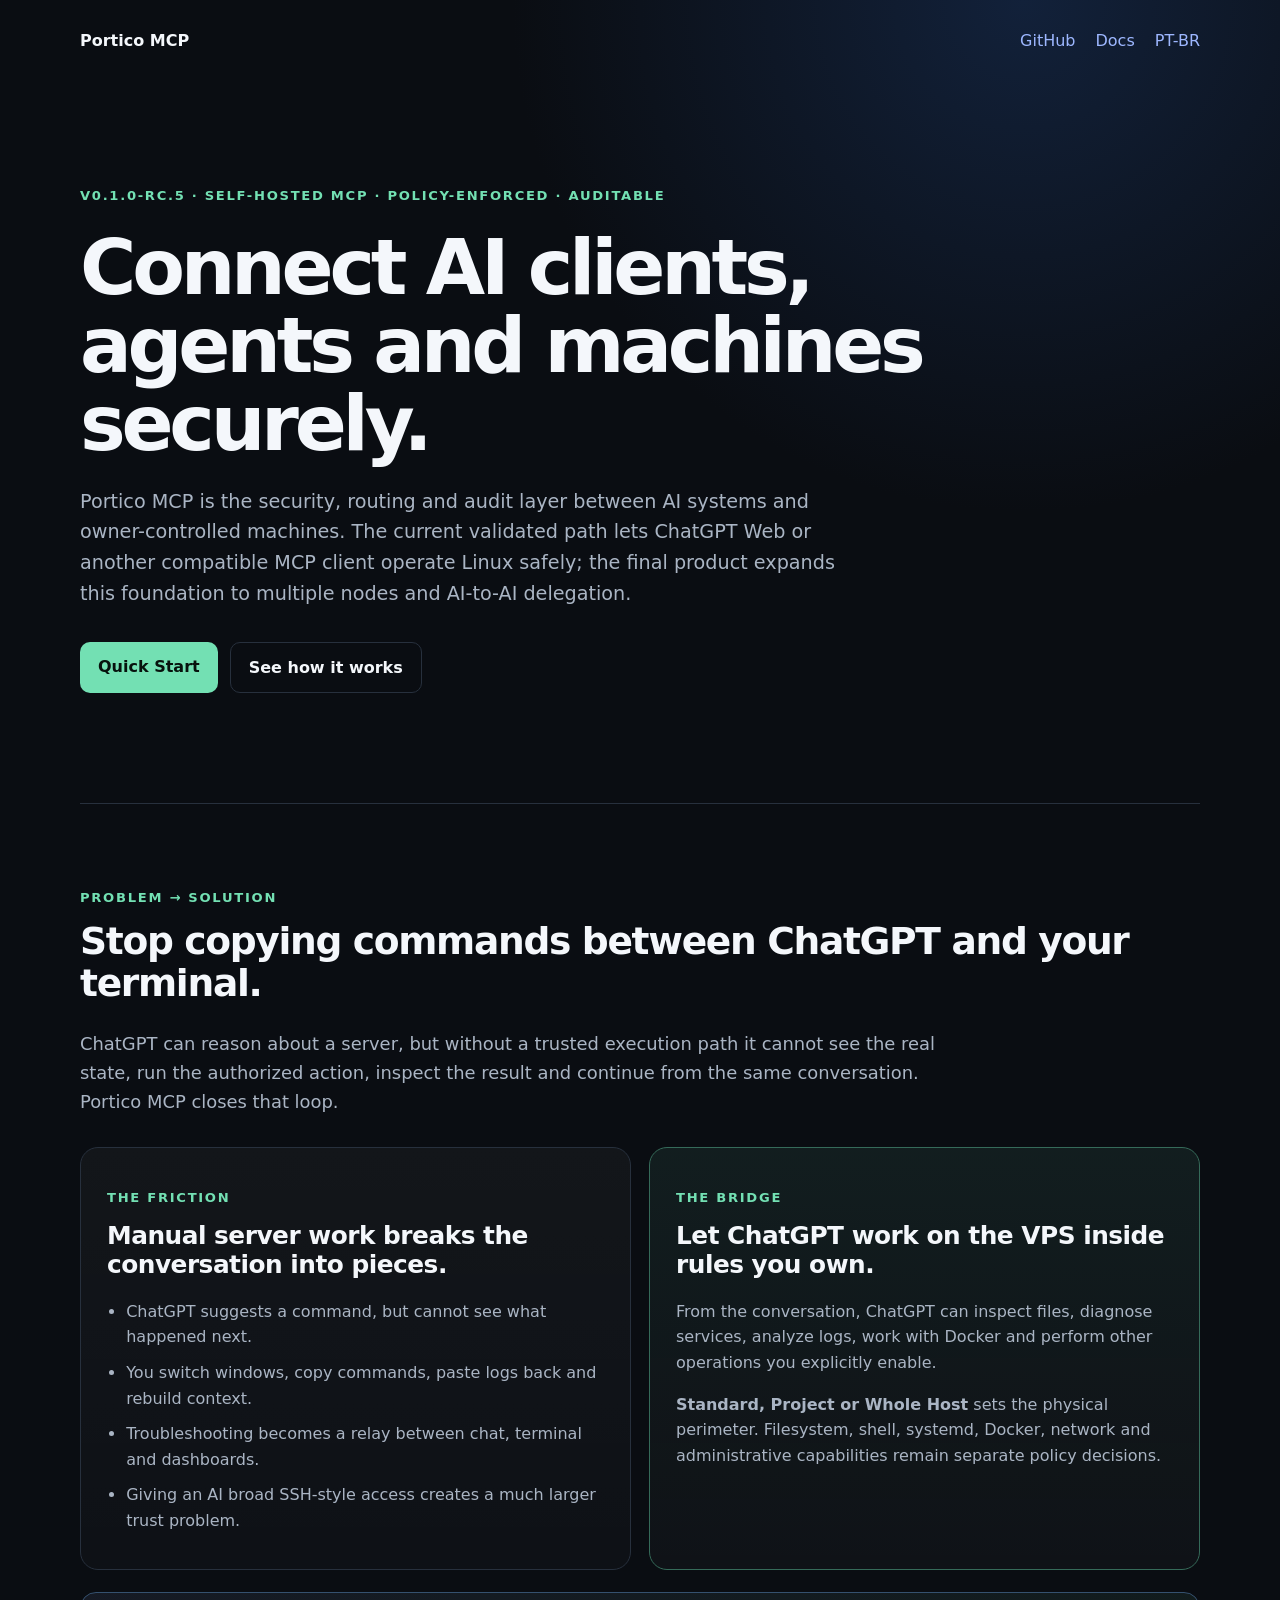
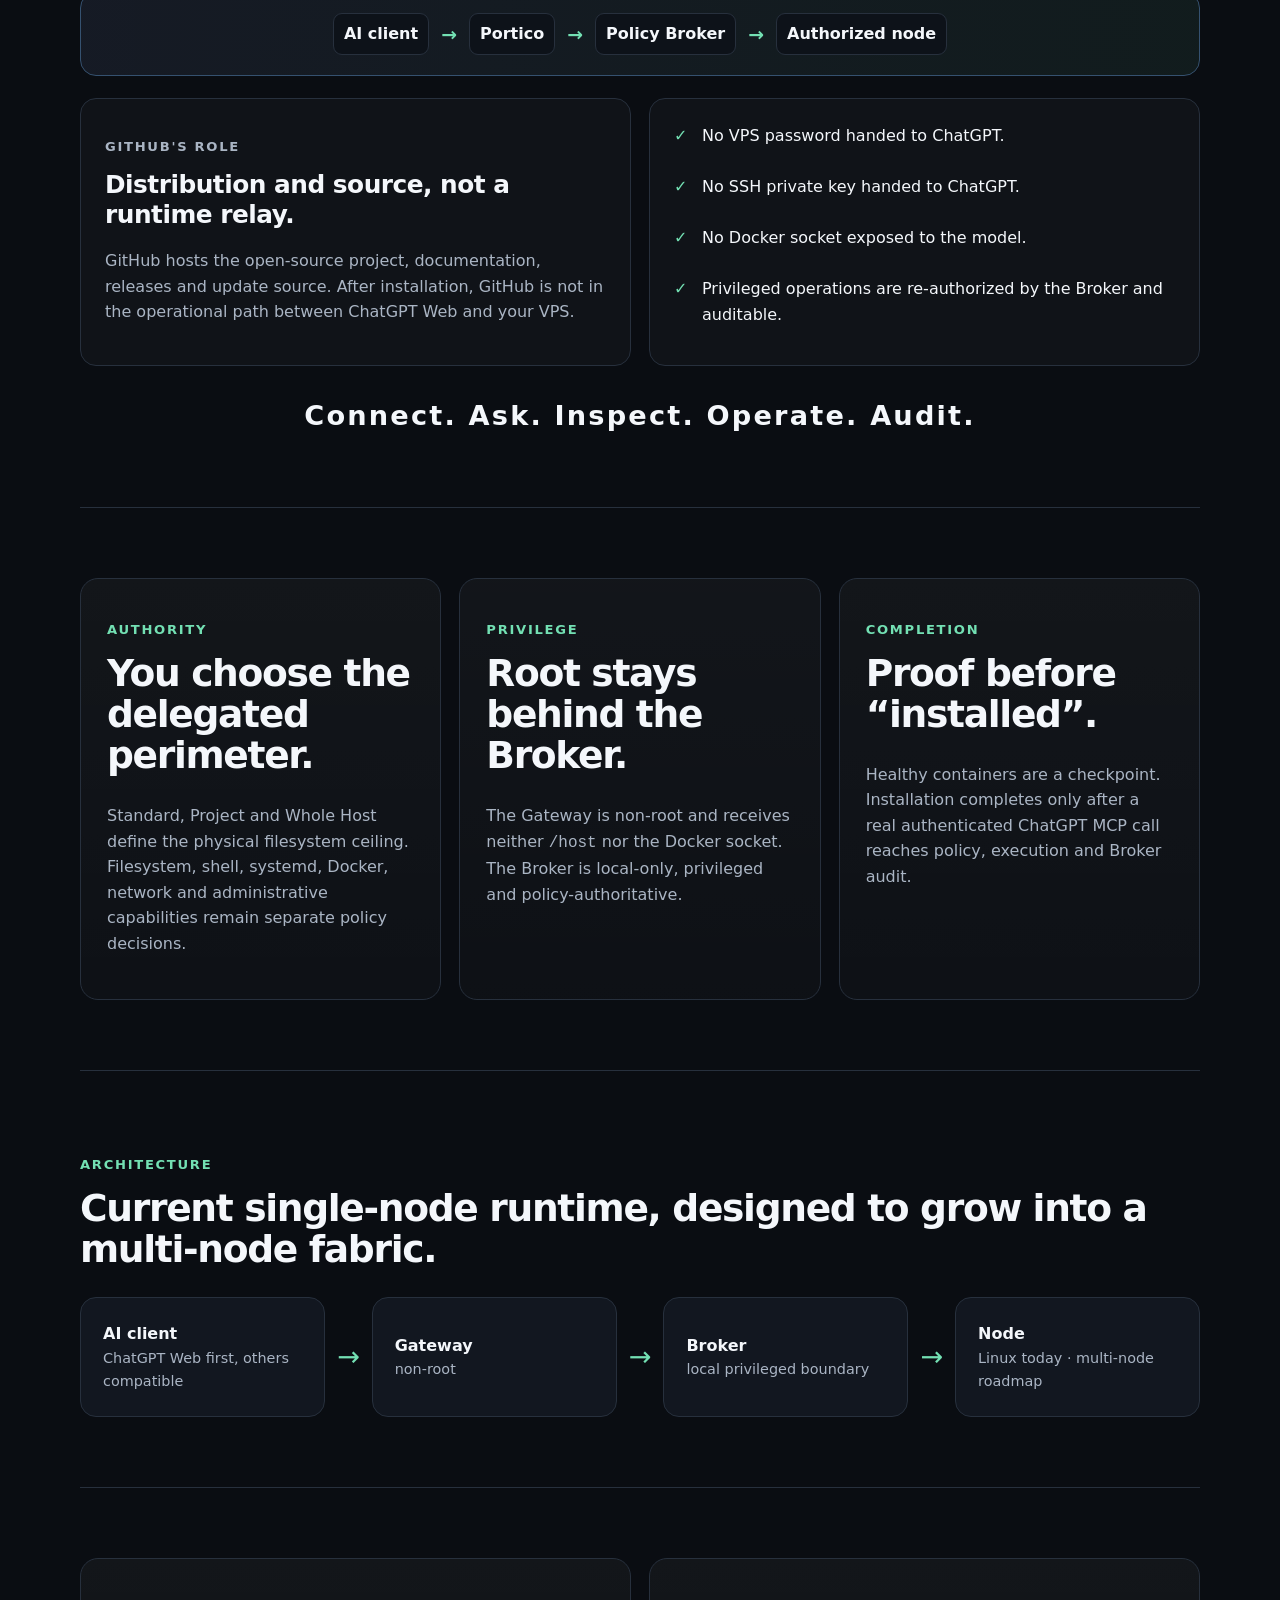
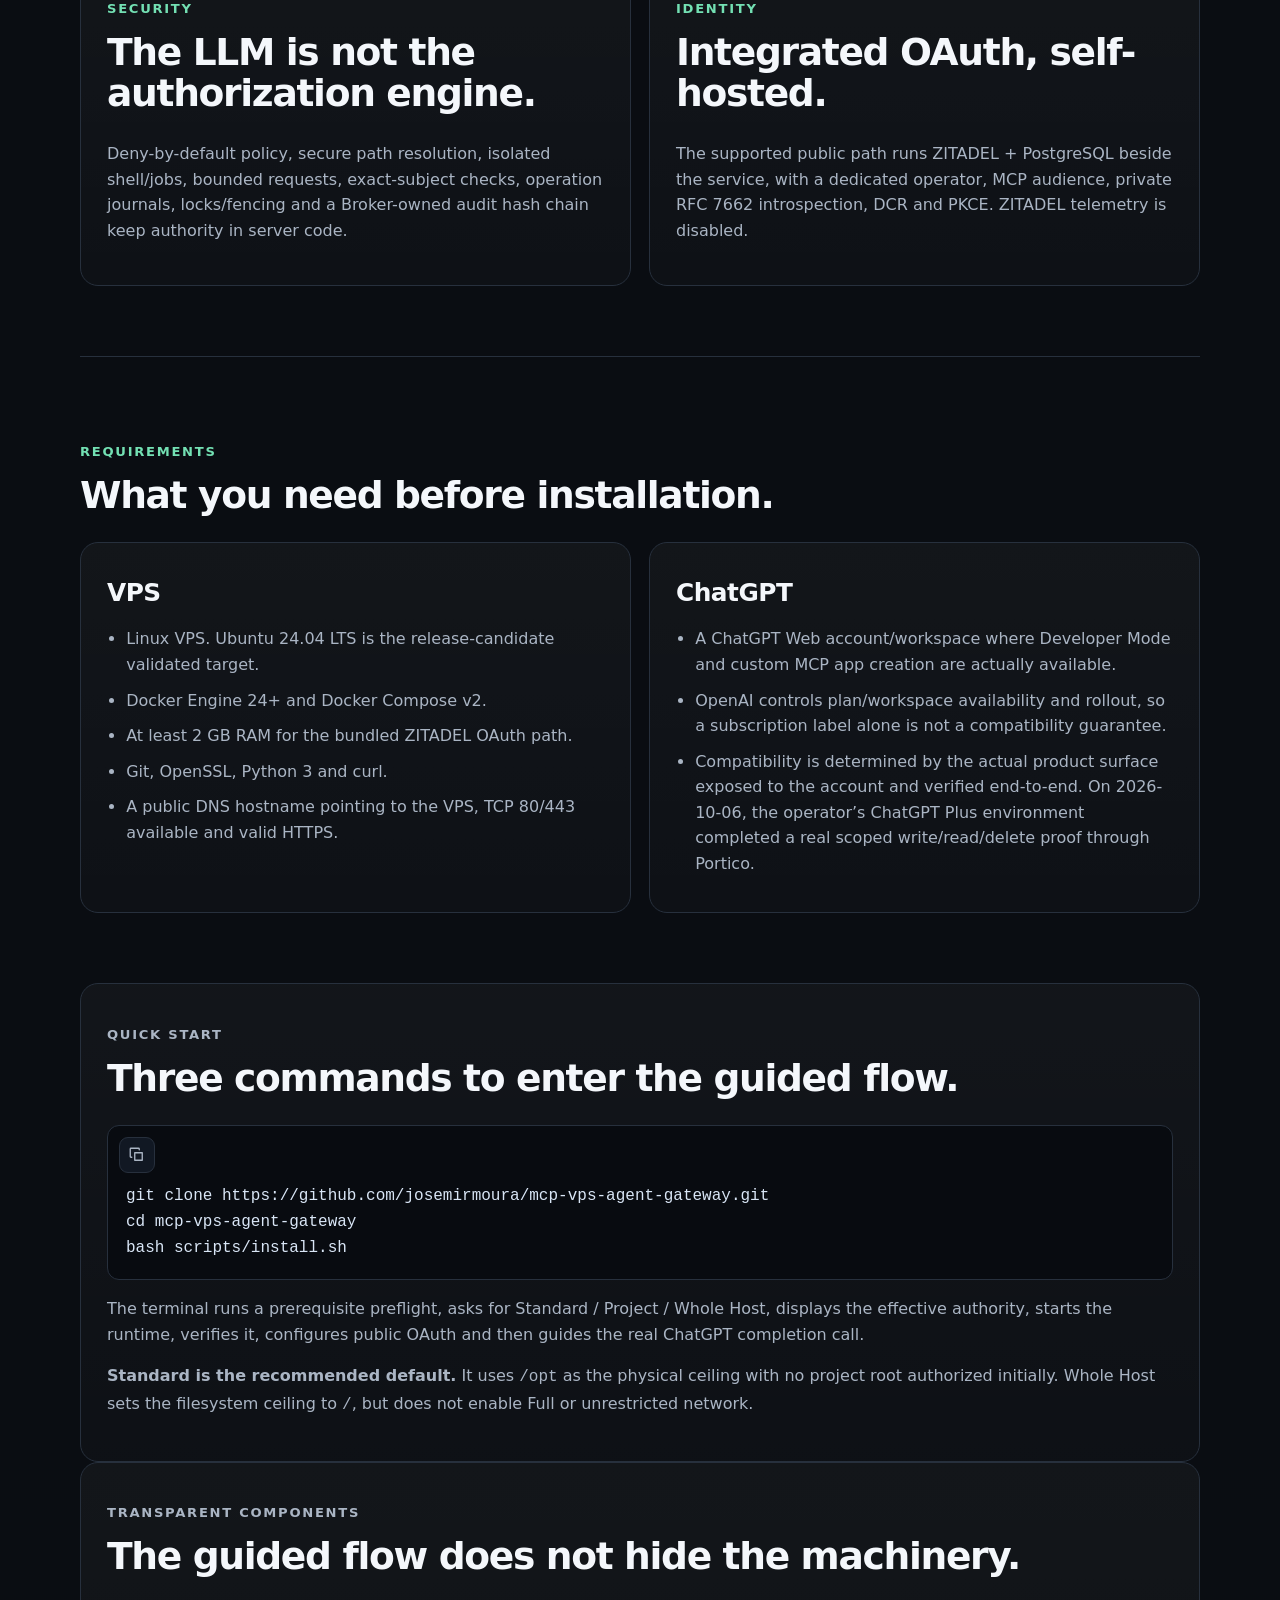
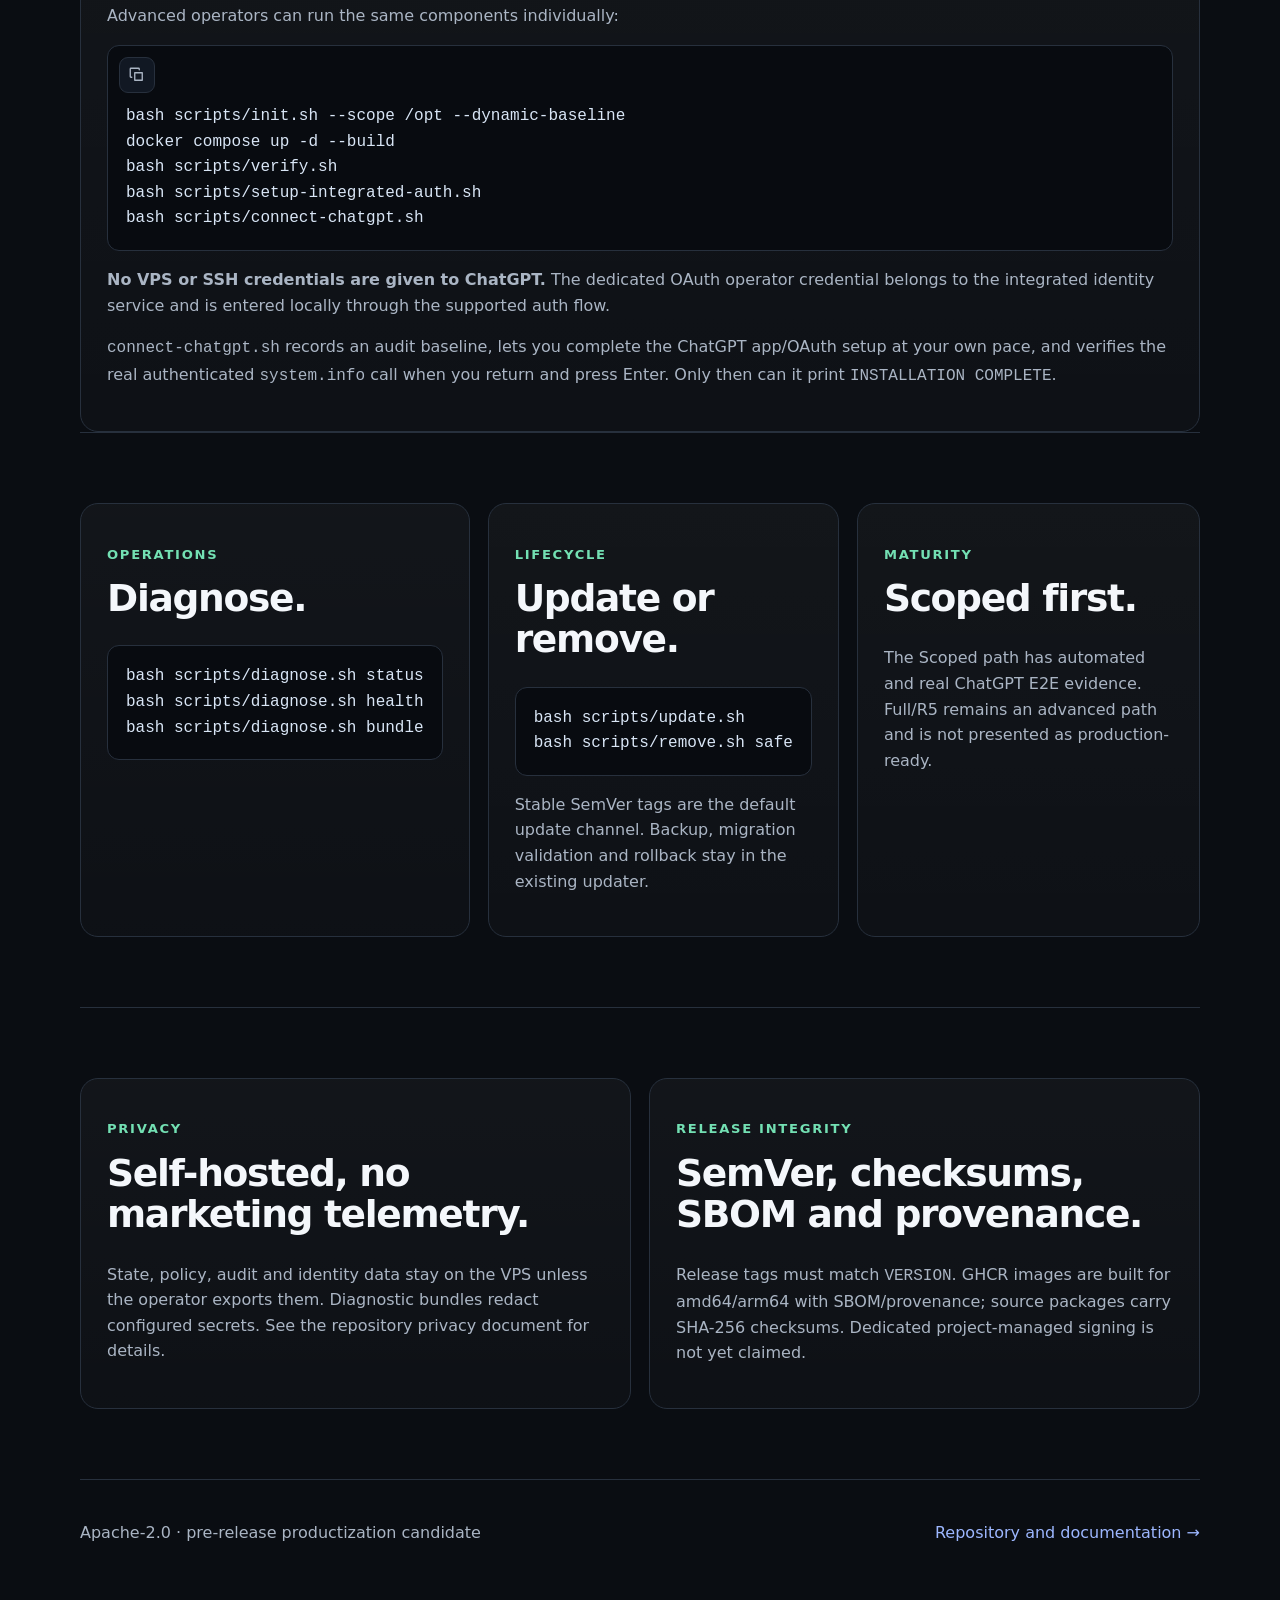
==== site/index.html @ 9911d84e "site: reposition Portico as multi-AI multi-node platform" ====
<!doctype html>
<html lang="en">
<head>
  <meta charset="utf-8">
  <meta name="viewport" content="width=device-width,initial-scale=1">
  <meta name="description" content="Portico is an open-source multi-AI, multi-node control and communication layer. The current validated path securely connects ChatGPT Web and compatible MCP clients to Linux with owner-controlled policy and audit.">
  <link rel="canonical" href="https://josemirmoura.github.io/mcp-vps-agent-gateway/">
  <link rel="alternate" hreflang="en" href="https://josemirmoura.github.io/mcp-vps-agent-gateway/">
  <link rel="alternate" hreflang="pt-BR" href="https://josemirmoura.github.io/mcp-vps-agent-gateway/pt-BR/">
  <link rel="alternate" hreflang="x-default" href="https://josemirmoura.github.io/mcp-vps-agent-gateway/">
  <meta property="og:title" content="Connect AIs, agents and machines securely | Portico MCP">
  <meta property="og:description" content="A secure, auditable control layer for AI clients, agents and machines. Current Linux path today; multi-node and AI-to-AI communication on the roadmap.">
  <meta property="og:type" content="website">
  <meta property="og:url" content="https://josemirmoura.github.io/mcp-vps-agent-gateway/">
  <meta property="og:locale" content="en_US">
  <meta property="og:locale:alternate" content="pt_BR">
  <title>Connect AIs, agents and machines securely | Portico MCP</title>
  <link rel="stylesheet" href="styles.css">
  <script type="application/ld+json">
  {
    "@context": "https://schema.org",
    "@type": "SoftwareSourceCode",
    "name": "Portico MCP",
    "description": "Open-source control and communication layer for AI clients, AI agents, computers and services. The current validated path connects compatible MCP clients to Linux with operator-defined policy and audit; the north star is multi-node and AI-to-AI.",
    "codeRepository": "https://github.com/josemirmoura/mcp-vps-agent-gateway",
    "programmingLanguage": ["Go", "Shell"],
    "runtimePlatform": "Linux with Docker Engine and Docker Compose v2",
    "license": "https://www.apache.org/licenses/LICENSE-2.0",
    "inLanguage": "en"
  }
  </script>
  <script src="app.js" defer></script>
</head>
<body>
  <header class="hero">
    <nav>
      <strong>Portico MCP</strong>
      <div>
        <a href="https://github.com/josemirmoura/mcp-vps-agent-gateway">GitHub</a>
        <a href="https://github.com/josemirmoura/mcp-vps-agent-gateway/blob/main/docs/quick-start.md">Docs</a>
        <a href="pt-BR/" lang="pt-BR" hreflang="pt-BR">PT-BR</a>
      </div>
    </nav>
    <div class="hero-copy">
      <p class="eyebrow">v0.1.0-rc.5 · self-hosted MCP · policy-enforced · auditable</p>
      <h1>Connect AI clients, agents and machines securely.</h1>
      <p class="lede">Portico MCP is the security, routing and audit layer between AI systems and owner-controlled machines. The current validated path lets ChatGPT Web or another compatible MCP client operate Linux safely; the final product expands this foundation to multiple nodes and AI-to-AI delegation.</p>
      <div class="actions">
        <a class="button" href="#quick-start">Quick Start</a>
        <a class="button secondary" href="#problem-solution">See how it works</a>
      </div>
    </div>
  </header>

  <main>
    <section id="problem-solution" class="solution-section">
      <p class="eyebrow">Problem → Solution</p>
      <h2>Stop copying commands between ChatGPT and your terminal.</h2>
      <p class="section-lede">ChatGPT can reason about a server, but without a trusted execution path it cannot see the real state, run the authorized action, inspect the result and continue from the same conversation. Portico MCP closes that loop.</p>

      <div class="grid two problem-solution-grid">
        <article>
          <p class="eyebrow">The friction</p>
          <h3>Manual server work breaks the conversation into pieces.</h3>
          <ul class="feature-list">
            <li>ChatGPT suggests a command, but cannot see what happened next.</li>
            <li>You switch windows, copy commands, paste logs back and rebuild context.</li>
            <li>Troubleshooting becomes a relay between chat, terminal and dashboards.</li>
            <li>Giving an AI broad SSH-style access creates a much larger trust problem.</li>
          </ul>
        </article>
        <article class="solution-card">
          <p class="eyebrow">The bridge</p>
          <h3>Let ChatGPT work on the VPS inside rules you own.</h3>
          <p>From the conversation, ChatGPT can inspect files, diagnose services, analyze logs, work with Docker and perform other operations you explicitly enable.</p>
          <p><strong>Standard, Project or Whole Host</strong> sets the physical perimeter. Filesystem, shell, systemd, Docker, network and administrative capabilities remain separate policy decisions.</p>
        </article>
      </div>

      <div class="runtime-strip" aria-label="Runtime path">
        <span>AI client</span><b>→</b><span>Portico</span><b>→</b><span>Policy Broker</span><b>→</b><span>Authorized node</span>
      </div>

      <div class="grid two trust-grid">
        <div class="trust-copy">
          <p class="eyebrow">GitHub's role</p>
          <h3>Distribution and source, not a runtime relay.</h3>
          <p>GitHub hosts the open-source project, documentation, releases and update source. After installation, GitHub is not in the operational path between ChatGPT Web and your VPS.</p>
        </div>
        <ul class="assurance-list">
          <li>No VPS password handed to ChatGPT.</li>
          <li>No SSH private key handed to ChatGPT.</li>
          <li>No Docker socket exposed to the model.</li>
          <li>Privileged operations are re-authorized by the Broker and auditable.</li>
        </ul>
      </div>

      <p class="closing-line">Connect. Ask. Inspect. Operate. Audit.</p>
    </section>

    <section class="grid three">
      <article>
        <p class="eyebrow">Authority</p>
        <h2>You choose the delegated perimeter.</h2>
        <p>Standard, Project and Whole Host define the physical filesystem ceiling. Filesystem, shell, systemd, Docker, network and administrative capabilities remain separate policy decisions.</p>
      </article>
      <article>
        <p class="eyebrow">Privilege</p>
        <h2>Root stays behind the Broker.</h2>
        <p>The Gateway is non-root and receives neither <code>/host</code> nor the Docker socket. The Broker is local-only, privileged and policy-authoritative.</p>
      </article>
      <article>
        <p class="eyebrow">Completion</p>
        <h2>Proof before “installed”.</h2>
        <p>Healthy containers are a checkpoint. Installation completes only after a real authenticated ChatGPT MCP call reaches policy, execution and Broker audit.</p>
      </article>
    </section>

    <section>
      <p class="eyebrow">Architecture</p>
      <h2>Current single-node runtime, designed to grow into a multi-node fabric.</h2>
      <div class="architecture">
        <div class="node"><strong>AI client</strong><span>ChatGPT Web first, others compatible</span></div>
        <div class="arrow">→</div>
        <div class="node"><strong>Gateway</strong><span>non-root</span></div>
        <div class="arrow">→</div>
        <div class="node"><strong>Broker</strong><span>local privileged boundary</span></div>
        <div class="arrow">→</div>
        <div class="node"><strong>Node</strong><span>Linux today · multi-node roadmap</span></div>
      </div>
    </section>

    <section class="grid two">
      <article>
        <p class="eyebrow">Security</p>
        <h2>The LLM is not the authorization engine.</h2>
        <p>Deny-by-default policy, secure path resolution, isolated shell/jobs, bounded requests, exact-subject checks, operation journals, locks/fencing and a Broker-owned audit hash chain keep authority in server code.</p>
      </article>
      <article>
        <p class="eyebrow">Identity</p>
        <h2>Integrated OAuth, self-hosted.</h2>
        <p>The supported public path runs ZITADEL + PostgreSQL beside the service, with a dedicated operator, MCP audience, private RFC 7662 introspection, DCR and PKCE. ZITADEL telemetry is disabled.</p>
      </article>
    </section>

    <section id="requirements">
      <p class="eyebrow">Requirements</p>
      <h2>What you need before installation.</h2>
      <div class="grid two">
        <article>
          <h3>VPS</h3>
          <ul class="feature-list">
            <li>Linux VPS. Ubuntu 24.04 LTS is the release-candidate validated target.</li>
            <li>Docker Engine 24+ and Docker Compose v2.</li>
            <li>At least 2 GB RAM for the bundled ZITADEL OAuth path.</li>
            <li>Git, OpenSSL, Python 3 and curl.</li>
            <li>A public DNS hostname pointing to the VPS, TCP 80/443 available and valid HTTPS.</li>
          </ul>
        </article>
        <article>
          <h3>ChatGPT</h3>
          <ul class="feature-list">
            <li>A ChatGPT Web account/workspace where Developer Mode and custom MCP app creation are actually available.</li>
            <li>OpenAI controls plan/workspace availability and rollout, so a subscription label alone is not a compatibility guarantee.</li>
            <li>Compatibility is determined by the actual product surface exposed to the account and verified end-to-end. On 2026-10-06, the operator’s ChatGPT Plus environment completed a real scoped write/read/delete proof through Portico.</li>
          </ul>
        </article>
      </div>
    </section>

    <section id="quick-start" class="quick">
      <p class="eyebrow">Quick Start</p>
      <h2>Three commands to enter the guided flow.</h2>
      <div class="code-block">
        <button class="copy-button" type="button" data-copy-target="quick-start-code" aria-label="Copy Quick Start" title="Copy commands">
          <svg class="copy-icon" viewBox="0 0 24 24" aria-hidden="true"><path d="M9 9h10v10H9z"></path><path d="M5 15H4a1 1 0 0 1-1-1V4a1 1 0 0 1 1-1h10a1 1 0 0 1 1 1v1"></path></svg>
          <svg class="check-icon" viewBox="0 0 24 24" aria-hidden="true"><path d="m5 12 4 4L19 6"></path></svg>
        </button>
        <pre><code id="quick-start-code">git clone https://github.com/josemirmoura/mcp-vps-agent-gateway.git
cd mcp-vps-agent-gateway
bash scripts/install.sh</code></pre>
      </div>
      <p>The terminal runs a prerequisite preflight, asks for Standard / Project / Whole Host, displays the effective authority, starts the runtime, verifies it, configures public OAuth and then guides the real ChatGPT completion call.</p>
      <p><strong>Standard is the recommended default.</strong> It uses <code>/opt</code> as the physical ceiling with no project root authorized initially. Whole Host sets the filesystem ceiling to <code>/</code>, but does not enable Full or unrestricted network.</p>
    </section>

    <section id="connect-chatgpt" class="quick">
      <p class="eyebrow">Transparent components</p>
      <h2>The guided flow does not hide the machinery.</h2>
      <p>Advanced operators can run the same components individually:</p>
      <div class="code-block">
        <button class="copy-button" type="button" data-copy-target="components-code" aria-label="Copy component commands" title="Copy commands">
          <svg class="copy-icon" viewBox="0 0 24 24" aria-hidden="true"><path d="M9 9h10v10H9z"></path><path d="M5 15H4a1 1 0 0 1-1-1V4a1 1 0 0 1 1-1h10a1 1 0 0 1 1 1v1"></path></svg>
          <svg class="check-icon" viewBox="0 0 24 24" aria-hidden="true"><path d="m5 12 4 4L19 6"></path></svg>
        </button>
        <pre><code id="components-code">bash scripts/init.sh --scope /opt --dynamic-baseline
docker compose up -d --build
bash scripts/verify.sh
bash scripts/setup-integrated-auth.sh
bash scripts/connect-chatgpt.sh</code></pre>
      </div>
      <p><strong>No VPS or SSH credentials are given to ChatGPT.</strong> The dedicated OAuth operator credential belongs to the integrated identity service and is entered locally through the supported auth flow.</p>
      <p><code>connect-chatgpt.sh</code> records an audit baseline, lets you complete the ChatGPT app/OAuth setup at your own pace, and verifies the real authenticated <code>system.info</code> call when you return and press Enter. Only then can it print <code>INSTALLATION COMPLETE</code>.</p>
    </section>

    <section class="grid three">
      <article>
        <p class="eyebrow">Operations</p>
        <h2>Diagnose.</h2>
        <pre><code>bash scripts/diagnose.sh status
bash scripts/diagnose.sh health
bash scripts/diagnose.sh bundle</code></pre>
      </article>
      <article>
        <p class="eyebrow">Lifecycle</p>
        <h2>Update or remove.</h2>
        <pre><code>bash scripts/update.sh
bash scripts/remove.sh safe</code></pre>
        <p>Stable SemVer tags are the default update channel. Backup, migration validation and rollback stay in the existing updater.</p>
      </article>
      <article>
        <p class="eyebrow">Maturity</p>
        <h2>Scoped first.</h2>
        <p>The Scoped path has automated and real ChatGPT E2E evidence. Full/R5 remains an advanced path and is not presented as production-ready.</p>
      </article>
    </section>

    <section class="grid two">
      <article>
        <p class="eyebrow">Privacy</p>
        <h2>Self-hosted, no marketing telemetry.</h2>
        <p>State, policy, audit and identity data stay on the VPS unless the operator exports them. Diagnostic bundles redact configured secrets. See the repository privacy document for details.</p>
      </article>
      <article>
        <p class="eyebrow">Release integrity</p>
        <h2>SemVer, checksums, SBOM and provenance.</h2>
        <p>Release tags must match <code>VERSION</code>. GHCR images are built for amd64/arm64 with SBOM/provenance; source packages carry SHA-256 checksums. Dedicated project-managed signing is not yet claimed.</p>
      </article>
    </section>
  </main>

  <footer>
    <span>Apache-2.0 · pre-release productization candidate</span>
    <a href="https://github.com/josemirmoura/mcp-vps-agent-gateway">Repository and documentation →</a>
  </footer>
</body>
</html>
---- site/styles.css ----
:root{color-scheme:dark;--bg:#0a0d12;--panel:#121720;--line:#27303d;--text:#f4f7fb;--muted:#aab5c4;--accent:#73e0b3;--accent2:#9db7ff}
*{box-sizing:border-box}
html{scroll-behavior:smooth}
body{margin:0;background:radial-gradient(circle at 80% 0,#12213a 0,transparent 32rem),var(--bg);color:var(--text);font:16px/1.6 Inter,ui-sans-serif,system-ui,-apple-system,BlinkMacSystemFont,"Segoe UI",sans-serif}
a{color:var(--accent2);text-decoration:none} a:hover{text-decoration:underline}
.hero,main,footer{width:min(1120px,calc(100% - 40px));margin:auto}
nav{display:flex;justify-content:space-between;gap:20px;padding:28px 0} nav div{display:flex;gap:20px}
.hero-copy{padding:90px 0 110px;max-width:920px}
.eyebrow{color:var(--accent);font-size:.82rem;font-weight:800;letter-spacing:.13em;text-transform:uppercase}
h1{font-size:clamp(2.6rem,6vw,5.6rem);line-height:1.02;letter-spacing:-.055em;margin:.3em 0}
h2{font-size:clamp(1.5rem,3vw,2.35rem);line-height:1.1;letter-spacing:-.035em;margin:.35em 0 .7em}
h3{font-size:clamp(1.15rem,2vw,1.55rem);line-height:1.2;letter-spacing:-.02em;margin:.35em 0 .75em}
.lede{max-width:790px;color:var(--muted);font-size:1.2rem}.section-lede{max-width:860px;color:var(--muted);font-size:1.12rem;margin-bottom:30px}
.actions{display:flex;gap:12px;flex-wrap:wrap;margin-top:32px}.button{display:inline-block;padding:12px 18px;border-radius:10px;background:var(--accent);color:#07120d;font-weight:800}.button.secondary{background:transparent;border:1px solid var(--line);color:var(--text)}
main section{padding:70px 0;border-top:1px solid var(--line)}
.grid{display:grid;gap:18px}.three{grid-template-columns:repeat(3,1fr)}.two{grid-template-columns:repeat(2,1fr)}
article,.quick{background:linear-gradient(180deg,rgba(255,255,255,.035),rgba(255,255,255,.015));border:1px solid var(--line);border-radius:18px;padding:26px}article p,.quick p{color:var(--muted)}
.solution-section{position:relative}.problem-solution-grid{margin-top:22px}.solution-card{border-color:#356a59;background:linear-gradient(180deg,rgba(115,224,179,.08),rgba(255,255,255,.018))}.feature-list{margin:18px 0 0;padding-left:1.2rem;color:var(--muted)}.feature-list li{margin:.62rem 0}.runtime-strip{display:flex;align-items:center;justify-content:center;gap:12px;flex-wrap:wrap;margin:22px 0;padding:20px;border:1px solid #35516f;border-radius:16px;background:linear-gradient(90deg,rgba(157,183,255,.08),rgba(115,224,179,.07));font-weight:750}.runtime-strip span{padding:7px 10px;border:1px solid var(--line);border-radius:9px;background:#0d1219}.runtime-strip b{color:var(--accent);font-size:1.18rem}.trust-grid{align-items:stretch;margin-top:18px}.trust-copy,.assurance-list{margin:0;border:1px solid var(--line);border-radius:16px;background:rgba(255,255,255,.025);padding:24px}.trust-copy p{color:var(--muted)}.assurance-list{list-style:none;display:grid;gap:12px}.assurance-list li{position:relative;padding-left:28px;color:var(--text)}.assurance-list li:before{content:"✓";position:absolute;left:0;color:var(--accent);font-weight:900}.closing-line{margin:28px 0 0;text-align:center;font-size:clamp(1.2rem,2.5vw,1.7rem);font-weight:850;letter-spacing:.08em;color:var(--text)}
.architecture{display:grid;grid-template-columns:1fr auto 1fr auto 1fr auto 1fr;gap:12px;align-items:center}.node{min-height:120px;border:1px solid var(--line);border-radius:16px;padding:22px;background:var(--panel);display:flex;flex-direction:column;justify-content:center}.node span{color:var(--muted);font-size:.9rem}.arrow{color:var(--accent);font-size:1.7rem}
pre{overflow:auto;background:#080b10;border:1px solid var(--line);border-radius:12px;padding:18px;color:#d9e6f6}code{font-family:"SFMono-Regular",Consolas,"Liberation Mono",monospace}
.code-block{position:relative}.code-block pre{padding-top:58px;margin:0}.copy-button{position:absolute;top:12px;left:12px;z-index:1;width:36px;height:36px;display:grid;place-items:center;border:1px solid var(--line);border-radius:9px;background:#111823;color:var(--muted);cursor:pointer}.copy-button:hover{color:var(--text);border-color:#46546a}.copy-button:focus-visible{outline:2px solid var(--accent2);outline-offset:2px}.copy-button svg{width:18px;height:18px;fill:none;stroke:currentColor;stroke-width:1.8;stroke-linecap:round;stroke-linejoin:round}.copy-button .check-icon{display:none}.copy-button.copied{color:var(--accent);border-color:var(--accent)}.copy-button.copied .copy-icon{display:none}.copy-button.copied .check-icon{display:block}
footer{display:flex;justify-content:space-between;gap:20px;padding:40px 0 70px;color:var(--muted);border-top:1px solid var(--line)}
@media(max-width:800px){.three,.two{grid-template-columns:1fr}.architecture{grid-template-columns:1fr}.arrow{transform:rotate(90deg);text-align:center}.hero-copy{padding:55px 0 80px}.runtime-strip{justify-content:flex-start}.runtime-strip b{transform:rotate(90deg)}nav{align-items:flex-start}footer{flex-direction:column}}
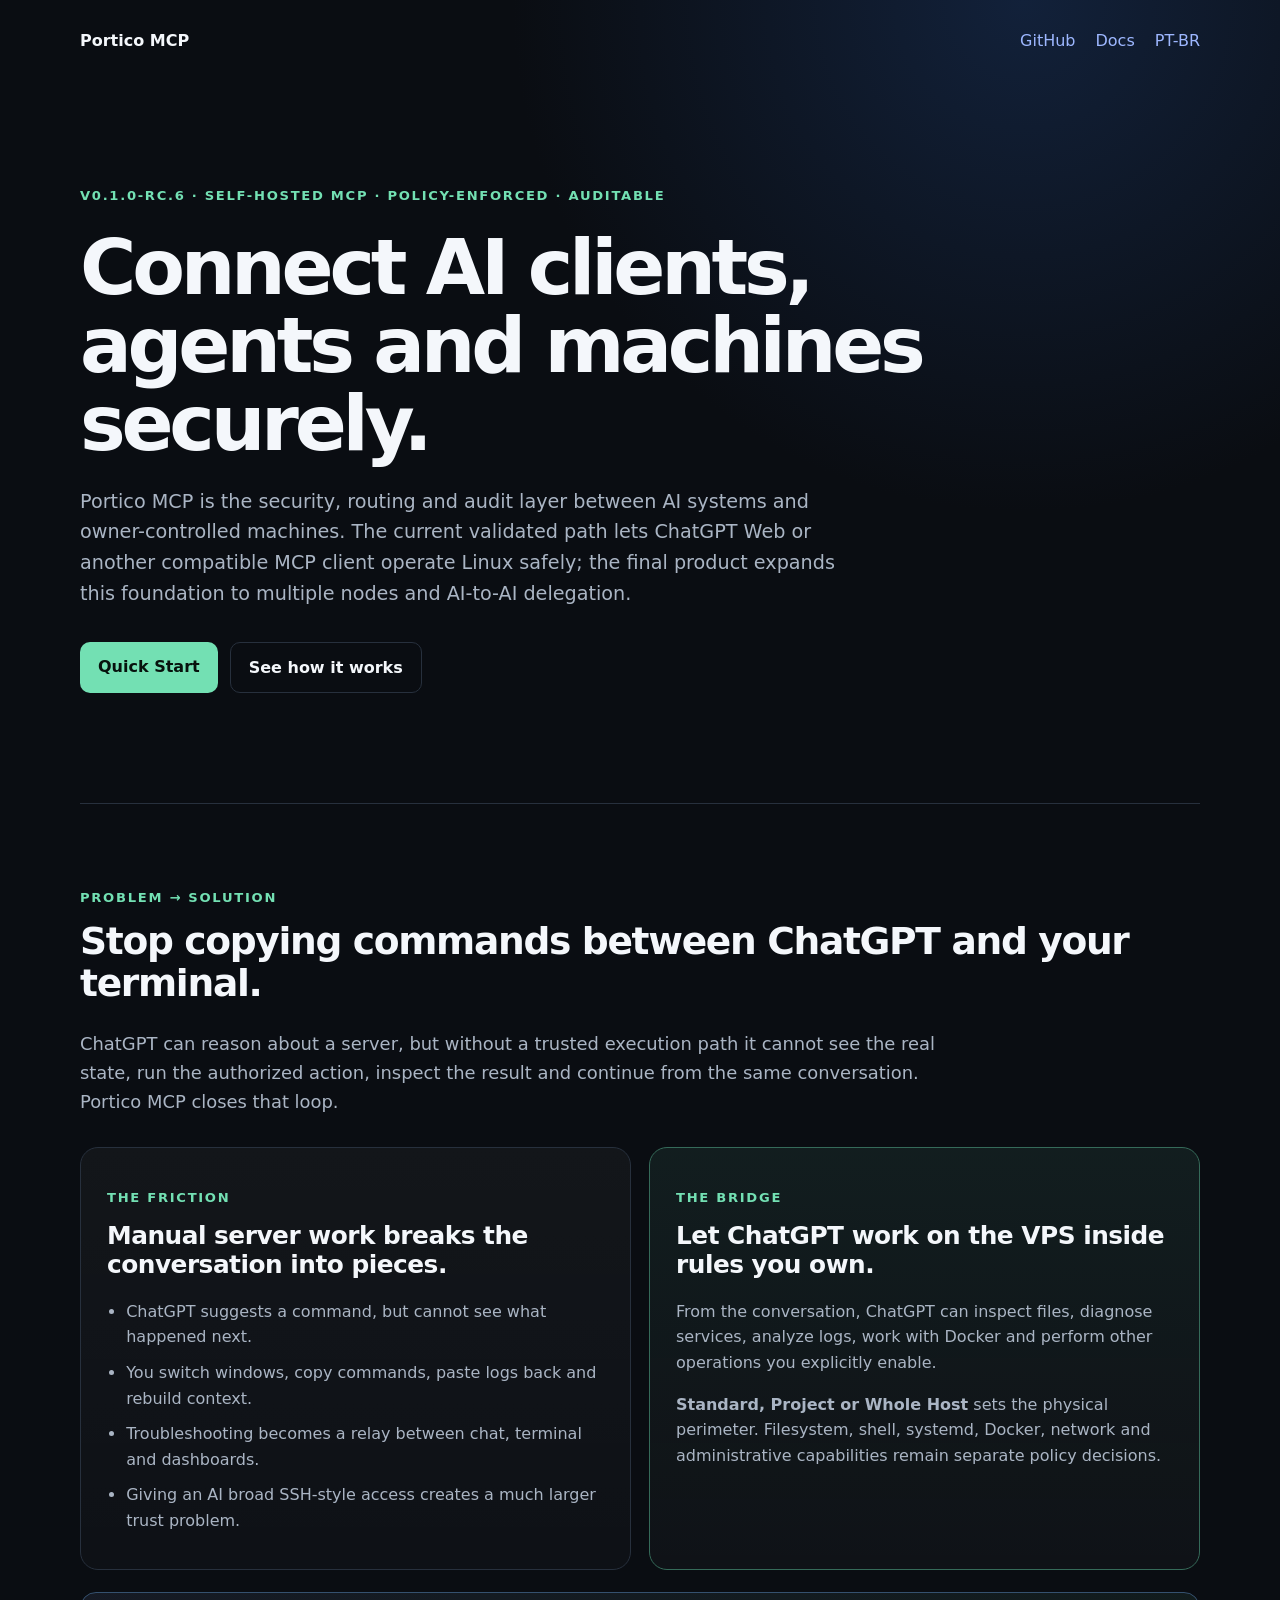
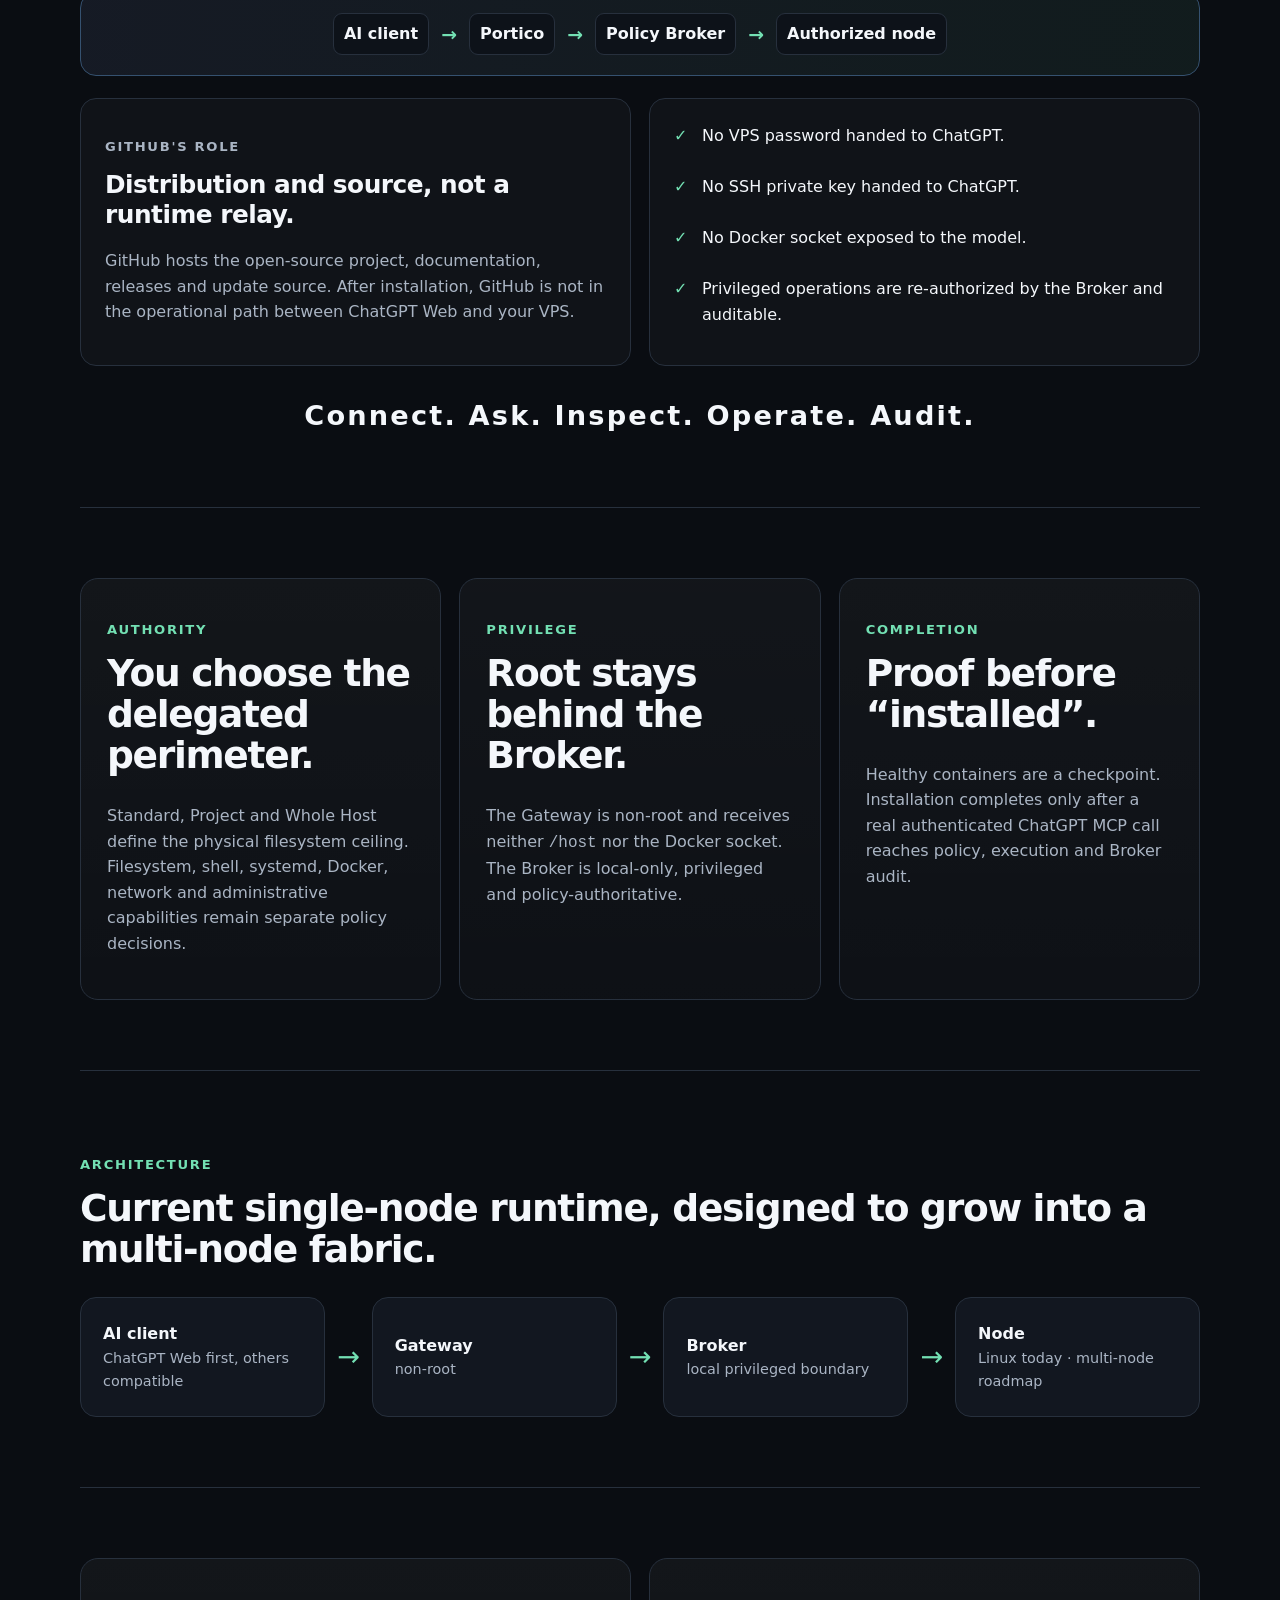
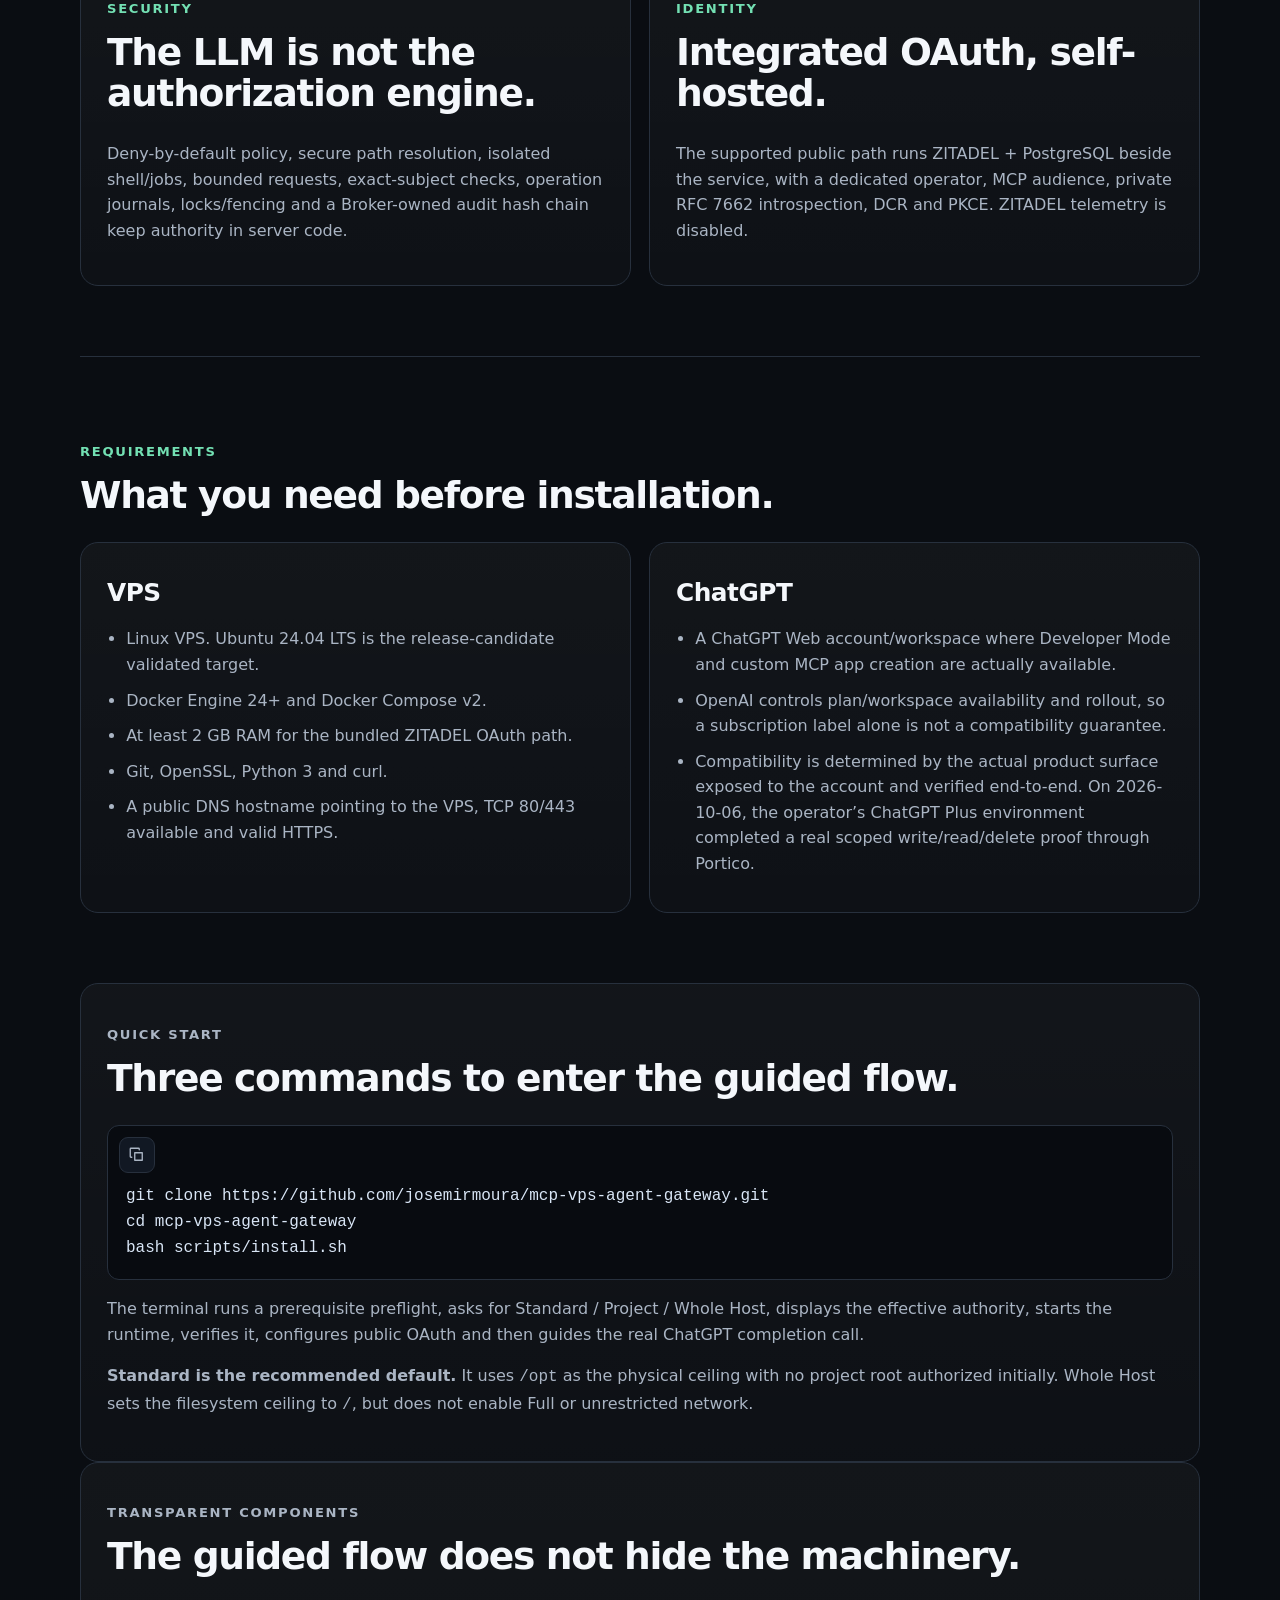
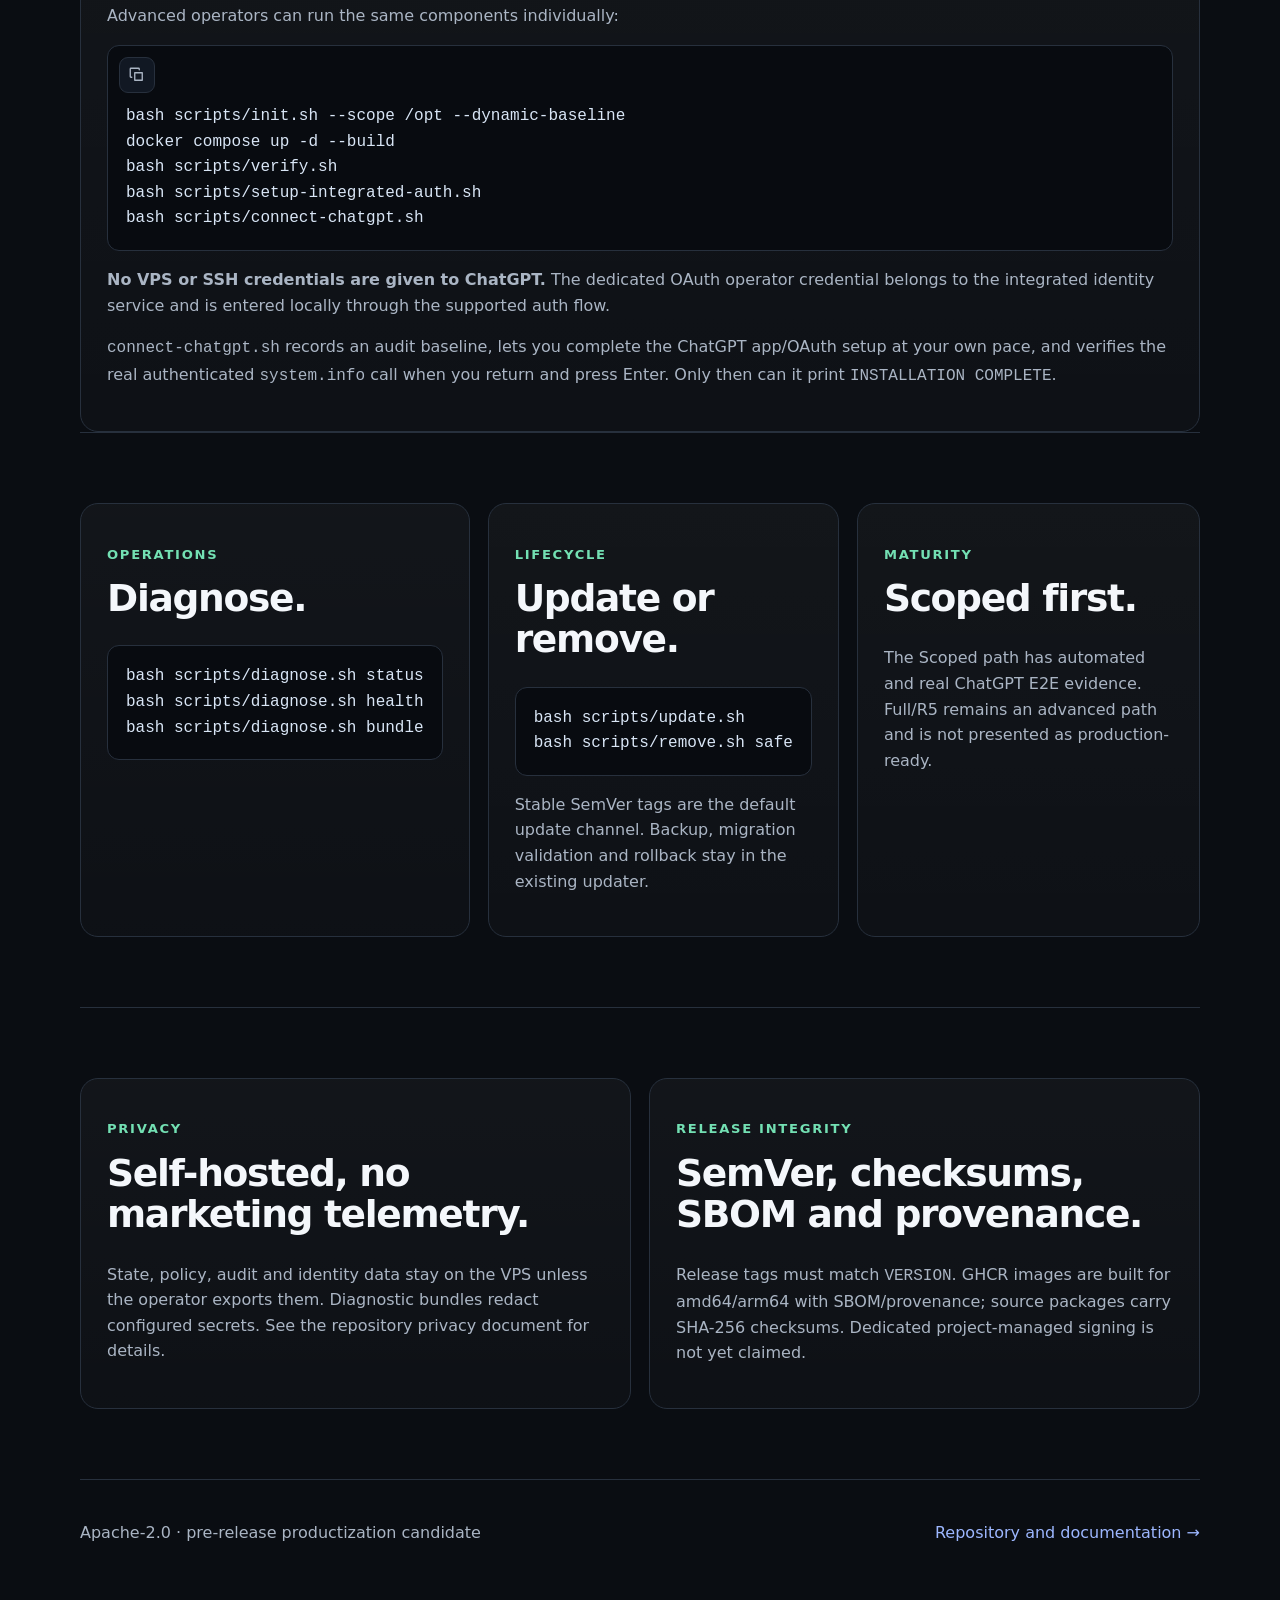
==== commit ed8949d4: "site: show rc6 candidate" ====
--- a/site/index.html
+++ b/site/index.html
@@ -42,7 +42,7 @@
       </div>
     </nav>
     <div class="hero-copy">
-      <p class="eyebrow">v0.1.0-rc.5 · self-hosted MCP · policy-enforced · auditable</p>
+      <p class="eyebrow">v0.1.0-rc.6 · self-hosted MCP · policy-enforced · auditable</p>
       <h1>Connect AI clients, agents and machines securely.</h1>
       <p class="lede">Portico MCP is the security, routing and audit layer between AI systems and owner-controlled machines. The current validated path lets ChatGPT Web or another compatible MCP client operate Linux safely; the final product expands this foundation to multiple nodes and AI-to-AI delegation.</p>
       <div class="actions">
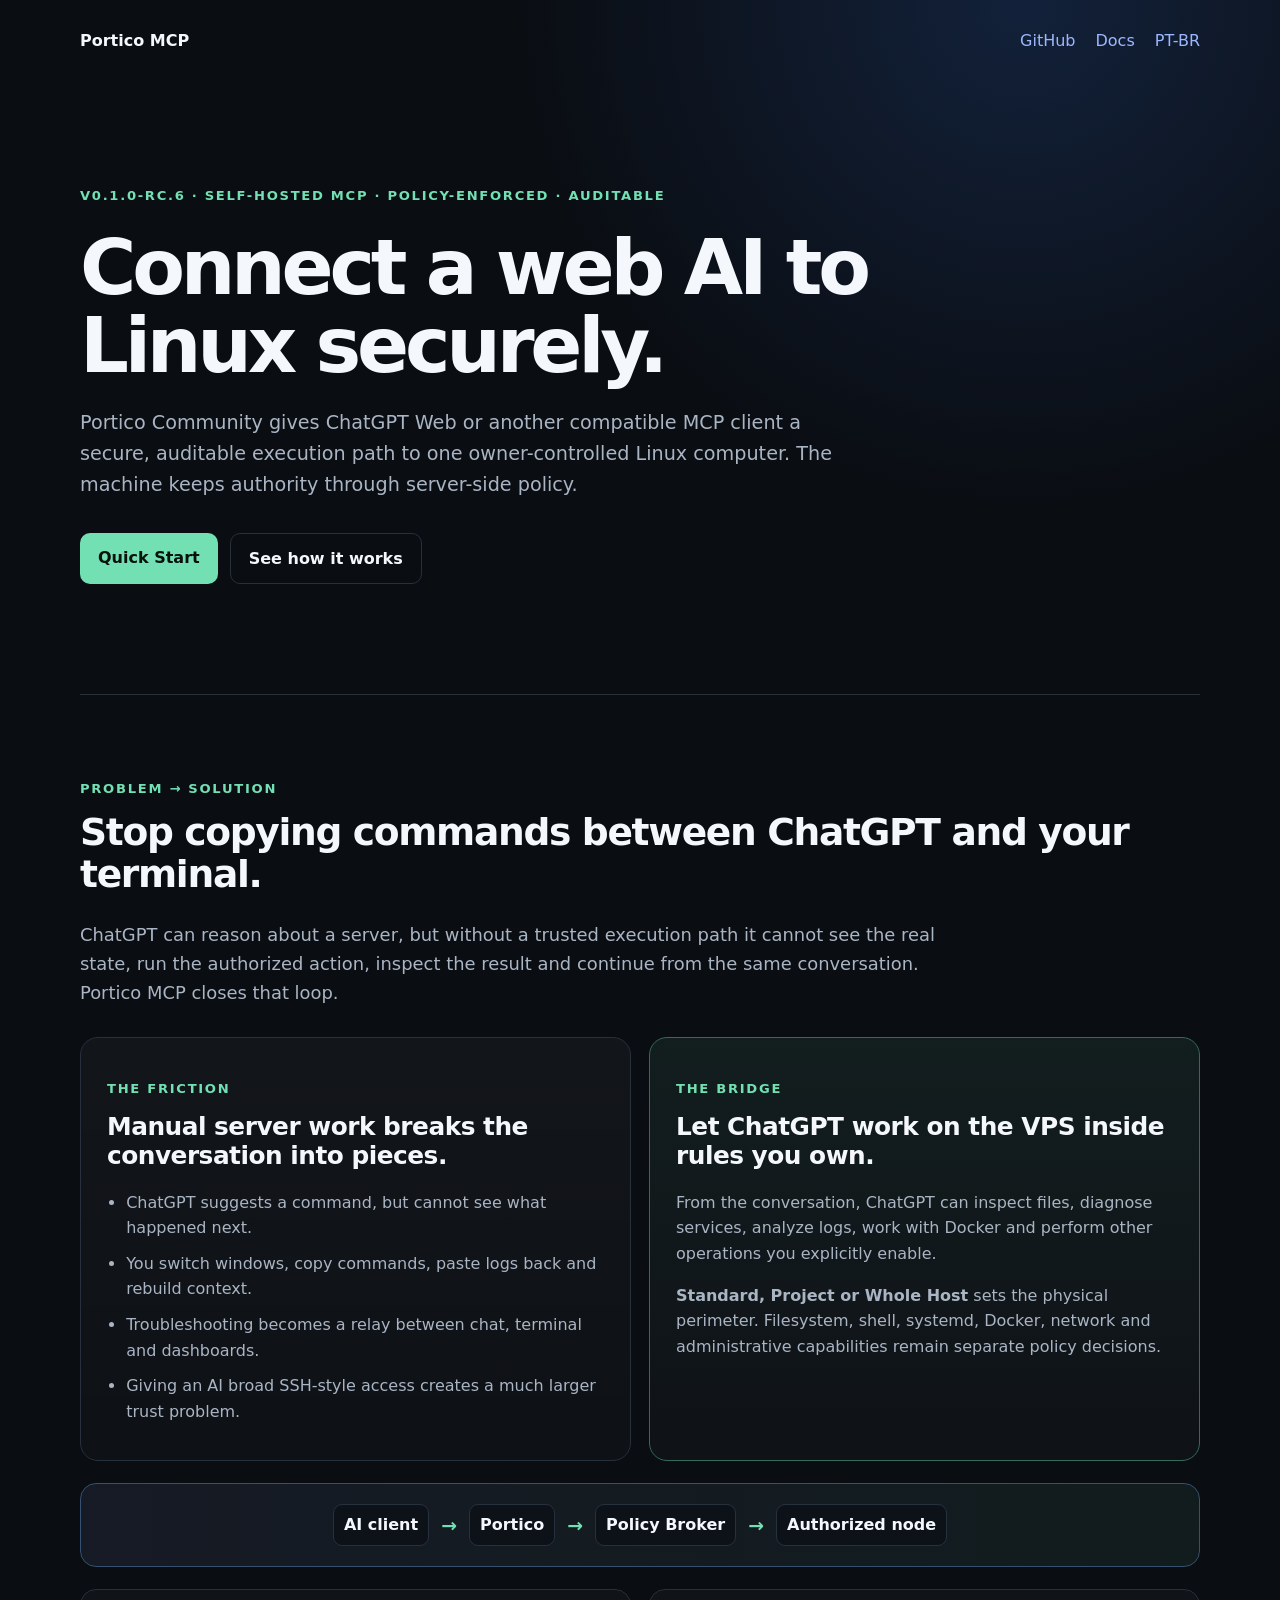
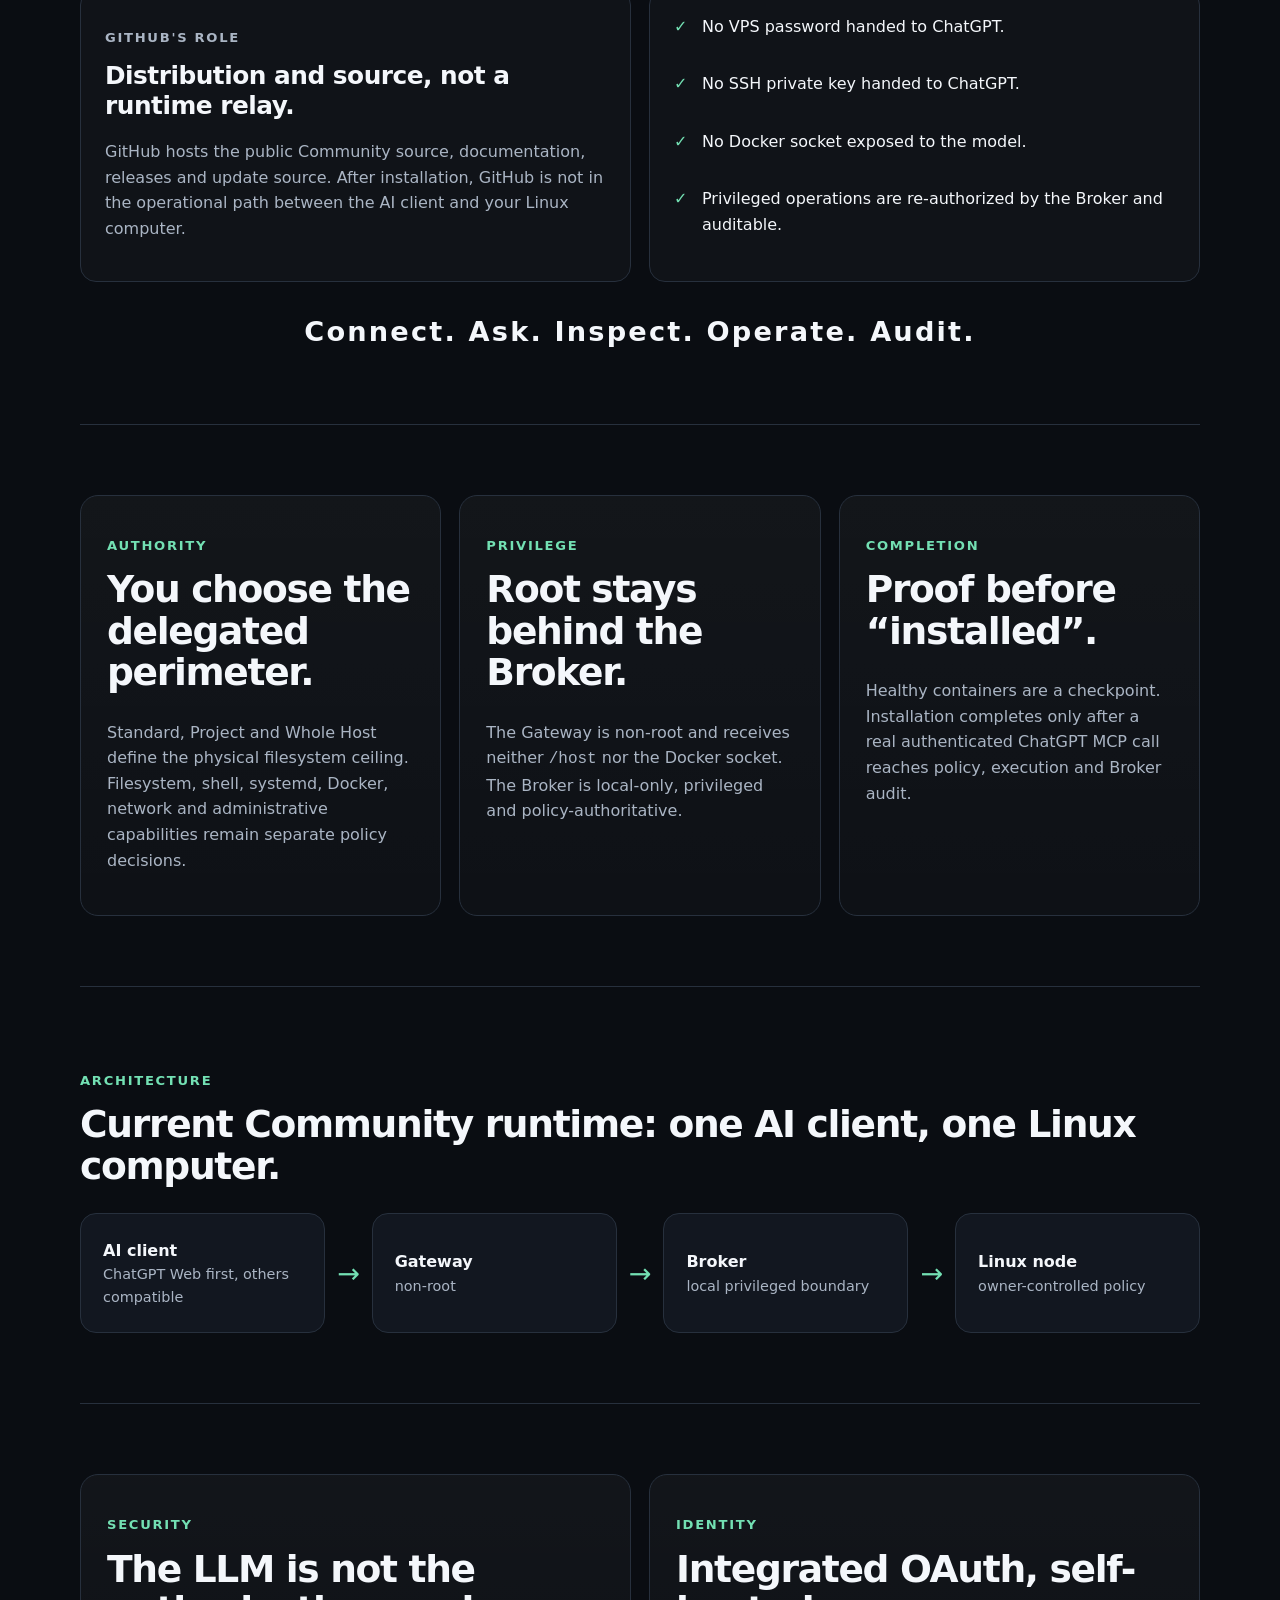
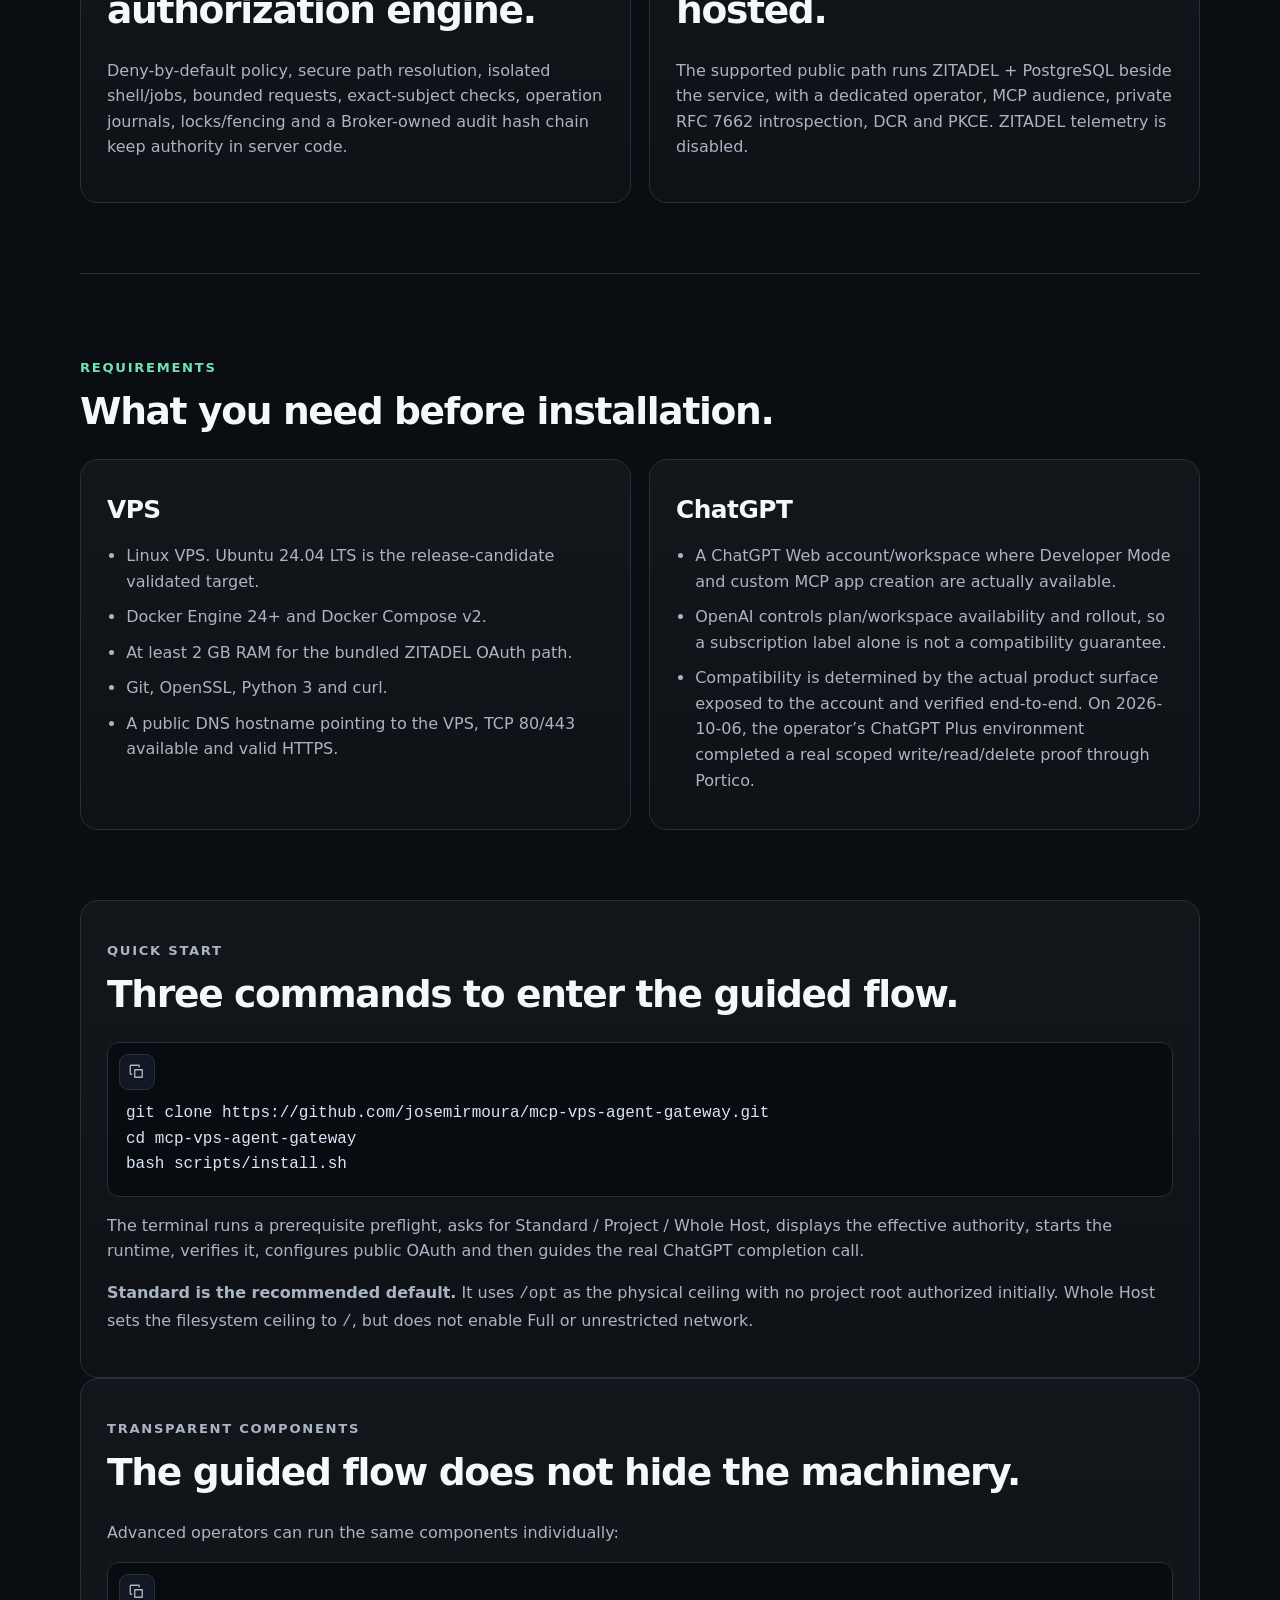
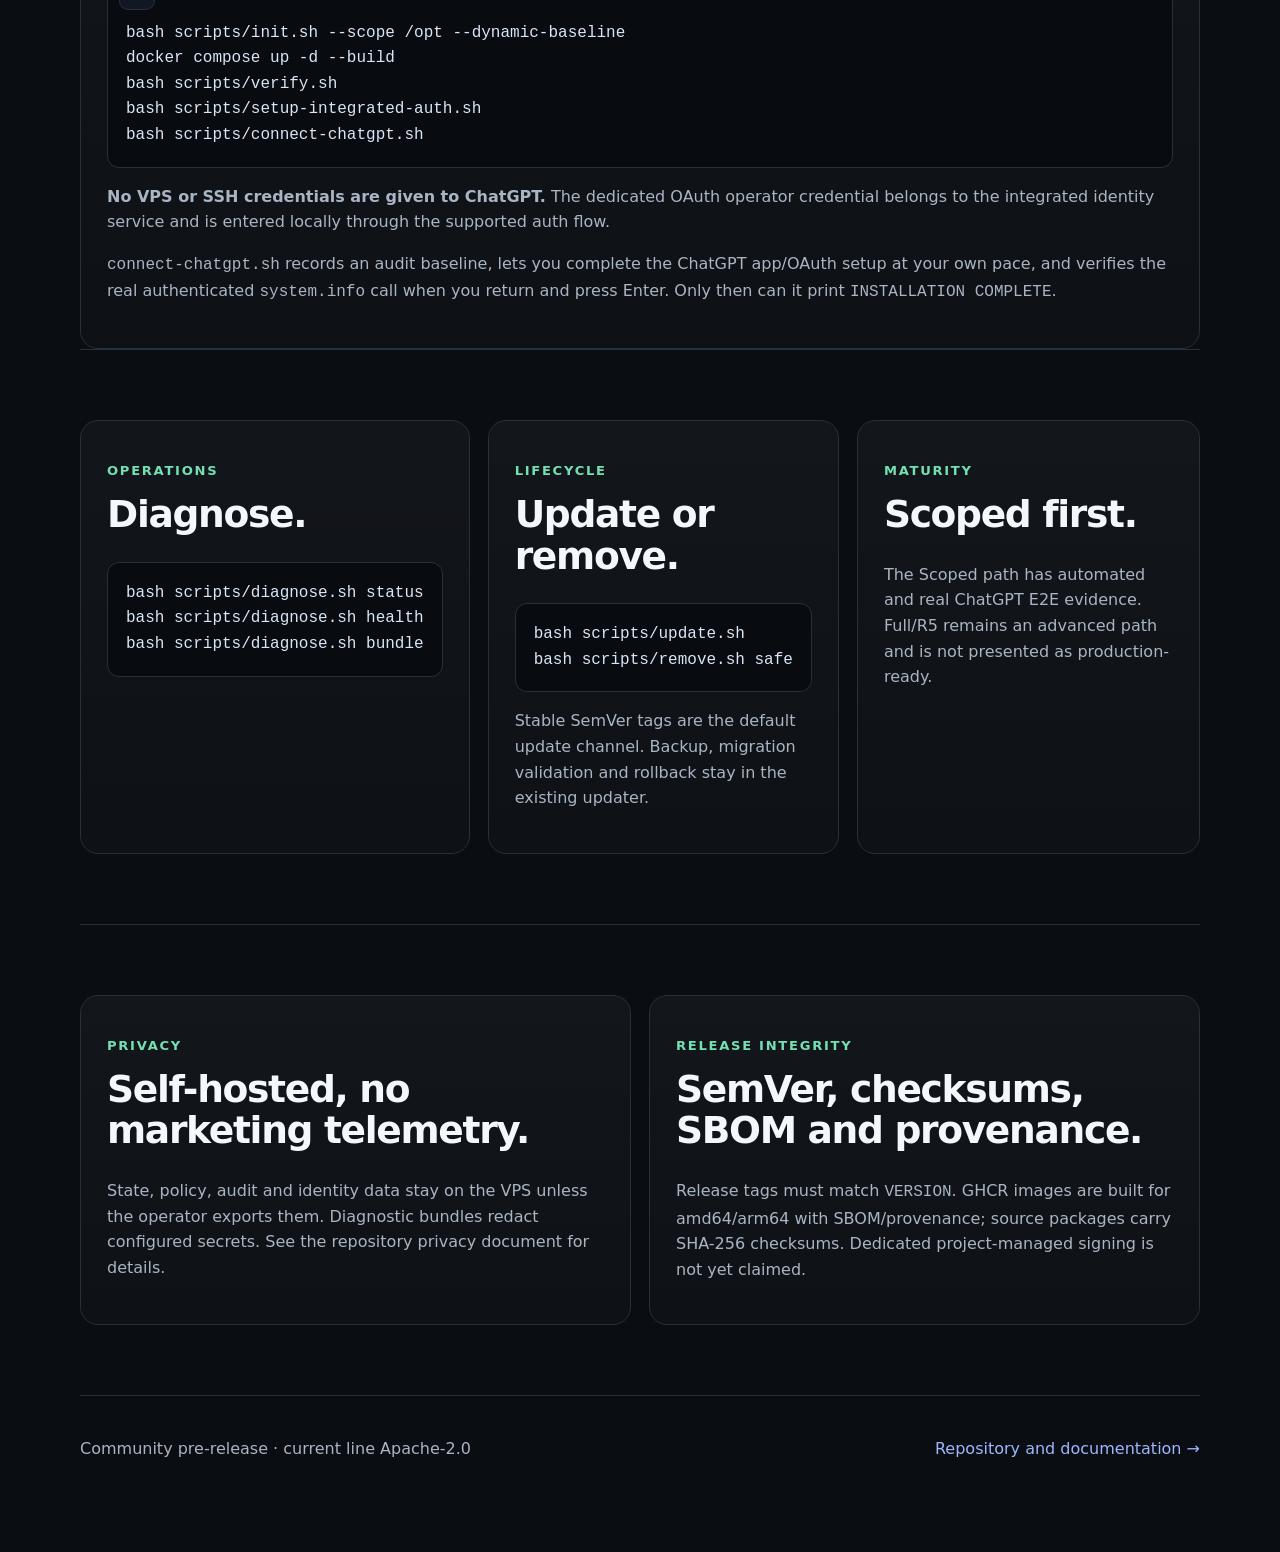
==== commit b02b7261: "site: present public Community product boundary" ====
--- a/site/index.html
+++ b/site/index.html
@@ -3,25 +3,25 @@
 <head>
   <meta charset="utf-8">
   <meta name="viewport" content="width=device-width,initial-scale=1">
-  <meta name="description" content="Portico is an open-source multi-AI, multi-node control and communication layer. The current validated path securely connects ChatGPT Web and compatible MCP clients to Linux with owner-controlled policy and audit.">
+  <meta name="description" content="Portico Community securely connects one compatible web AI chat to one Linux computer with owner-controlled policy and audit.">
   <link rel="canonical" href="https://josemirmoura.github.io/mcp-vps-agent-gateway/">
   <link rel="alternate" hreflang="en" href="https://josemirmoura.github.io/mcp-vps-agent-gateway/">
   <link rel="alternate" hreflang="pt-BR" href="https://josemirmoura.github.io/mcp-vps-agent-gateway/pt-BR/">
   <link rel="alternate" hreflang="x-default" href="https://josemirmoura.github.io/mcp-vps-agent-gateway/">
-  <meta property="og:title" content="Connect AIs, agents and machines securely | Portico MCP">
-  <meta property="og:description" content="A secure, auditable control layer for AI clients, agents and machines. Current Linux path today; multi-node and AI-to-AI communication on the roadmap.">
+  <meta property="og:title" content="Connect a web AI to Linux securely | Portico Community">
+  <meta property="og:description" content="A self-hosted, auditable path from a compatible web AI chat to one Linux computer, with policy enforced on the machine.">
   <meta property="og:type" content="website">
   <meta property="og:url" content="https://josemirmoura.github.io/mcp-vps-agent-gateway/">
   <meta property="og:locale" content="en_US">
   <meta property="og:locale:alternate" content="pt_BR">
-  <title>Connect AIs, agents and machines securely | Portico MCP</title>
+  <title>Connect a web AI to Linux securely | Portico Community</title>
   <link rel="stylesheet" href="styles.css">
   <script type="application/ld+json">
   {
     "@context": "https://schema.org",
     "@type": "SoftwareSourceCode",
     "name": "Portico MCP",
-    "description": "Open-source control and communication layer for AI clients, AI agents, computers and services. The current validated path connects compatible MCP clients to Linux with operator-defined policy and audit; the north star is multi-node and AI-to-AI.",
+    "description": "Public Portico Community runtime that connects a compatible web AI or MCP client to one Linux computer with operator-defined policy and audit.",
     "codeRepository": "https://github.com/josemirmoura/mcp-vps-agent-gateway",
     "programmingLanguage": ["Go", "Shell"],
     "runtimePlatform": "Linux with Docker Engine and Docker Compose v2",
@@ -43,8 +43,8 @@
     </nav>
     <div class="hero-copy">
       <p class="eyebrow">v0.1.0-rc.6 · self-hosted MCP · policy-enforced · auditable</p>
-      <h1>Connect AI clients, agents and machines securely.</h1>
-      <p class="lede">Portico MCP is the security, routing and audit layer between AI systems and owner-controlled machines. The current validated path lets ChatGPT Web or another compatible MCP client operate Linux safely; the final product expands this foundation to multiple nodes and AI-to-AI delegation.</p>
+      <h1>Connect a web AI to Linux securely.</h1>
+      <p class="lede">Portico Community gives ChatGPT Web or another compatible MCP client a secure, auditable execution path to one owner-controlled Linux computer. The machine keeps authority through server-side policy.</p>
       <div class="actions">
         <a class="button" href="#quick-start">Quick Start</a>
         <a class="button secondary" href="#problem-solution">See how it works</a>
@@ -85,7 +85,7 @@
         <div class="trust-copy">
           <p class="eyebrow">GitHub's role</p>
           <h3>Distribution and source, not a runtime relay.</h3>
-          <p>GitHub hosts the open-source project, documentation, releases and update source. After installation, GitHub is not in the operational path between ChatGPT Web and your VPS.</p>
+          <p>GitHub hosts the public Community source, documentation, releases and update source. After installation, GitHub is not in the operational path between the AI client and your Linux computer.</p>
         </div>
         <ul class="assurance-list">
           <li>No VPS password handed to ChatGPT.</li>
@@ -118,7 +118,7 @@
 
     <section>
       <p class="eyebrow">Architecture</p>
-      <h2>Current single-node runtime, designed to grow into a multi-node fabric.</h2>
+      <h2>Current Community runtime: one AI client, one Linux computer.</h2>
       <div class="architecture">
         <div class="node"><strong>AI client</strong><span>ChatGPT Web first, others compatible</span></div>
         <div class="arrow">→</div>
@@ -126,7 +126,7 @@
         <div class="arrow">→</div>
         <div class="node"><strong>Broker</strong><span>local privileged boundary</span></div>
         <div class="arrow">→</div>
-        <div class="node"><strong>Node</strong><span>Linux today · multi-node roadmap</span></div>
+        <div class="node"><strong>Linux node</strong><span>owner-controlled policy</span></div>
       </div>
     </section>
 
@@ -240,7 +240,7 @@
   </main>
 
   <footer>
-    <span>Apache-2.0 · pre-release productization candidate</span>
+    <span>Community pre-release · current line Apache-2.0</span>
     <a href="https://github.com/josemirmoura/mcp-vps-agent-gateway">Repository and documentation →</a>
   </footer>
 </body>
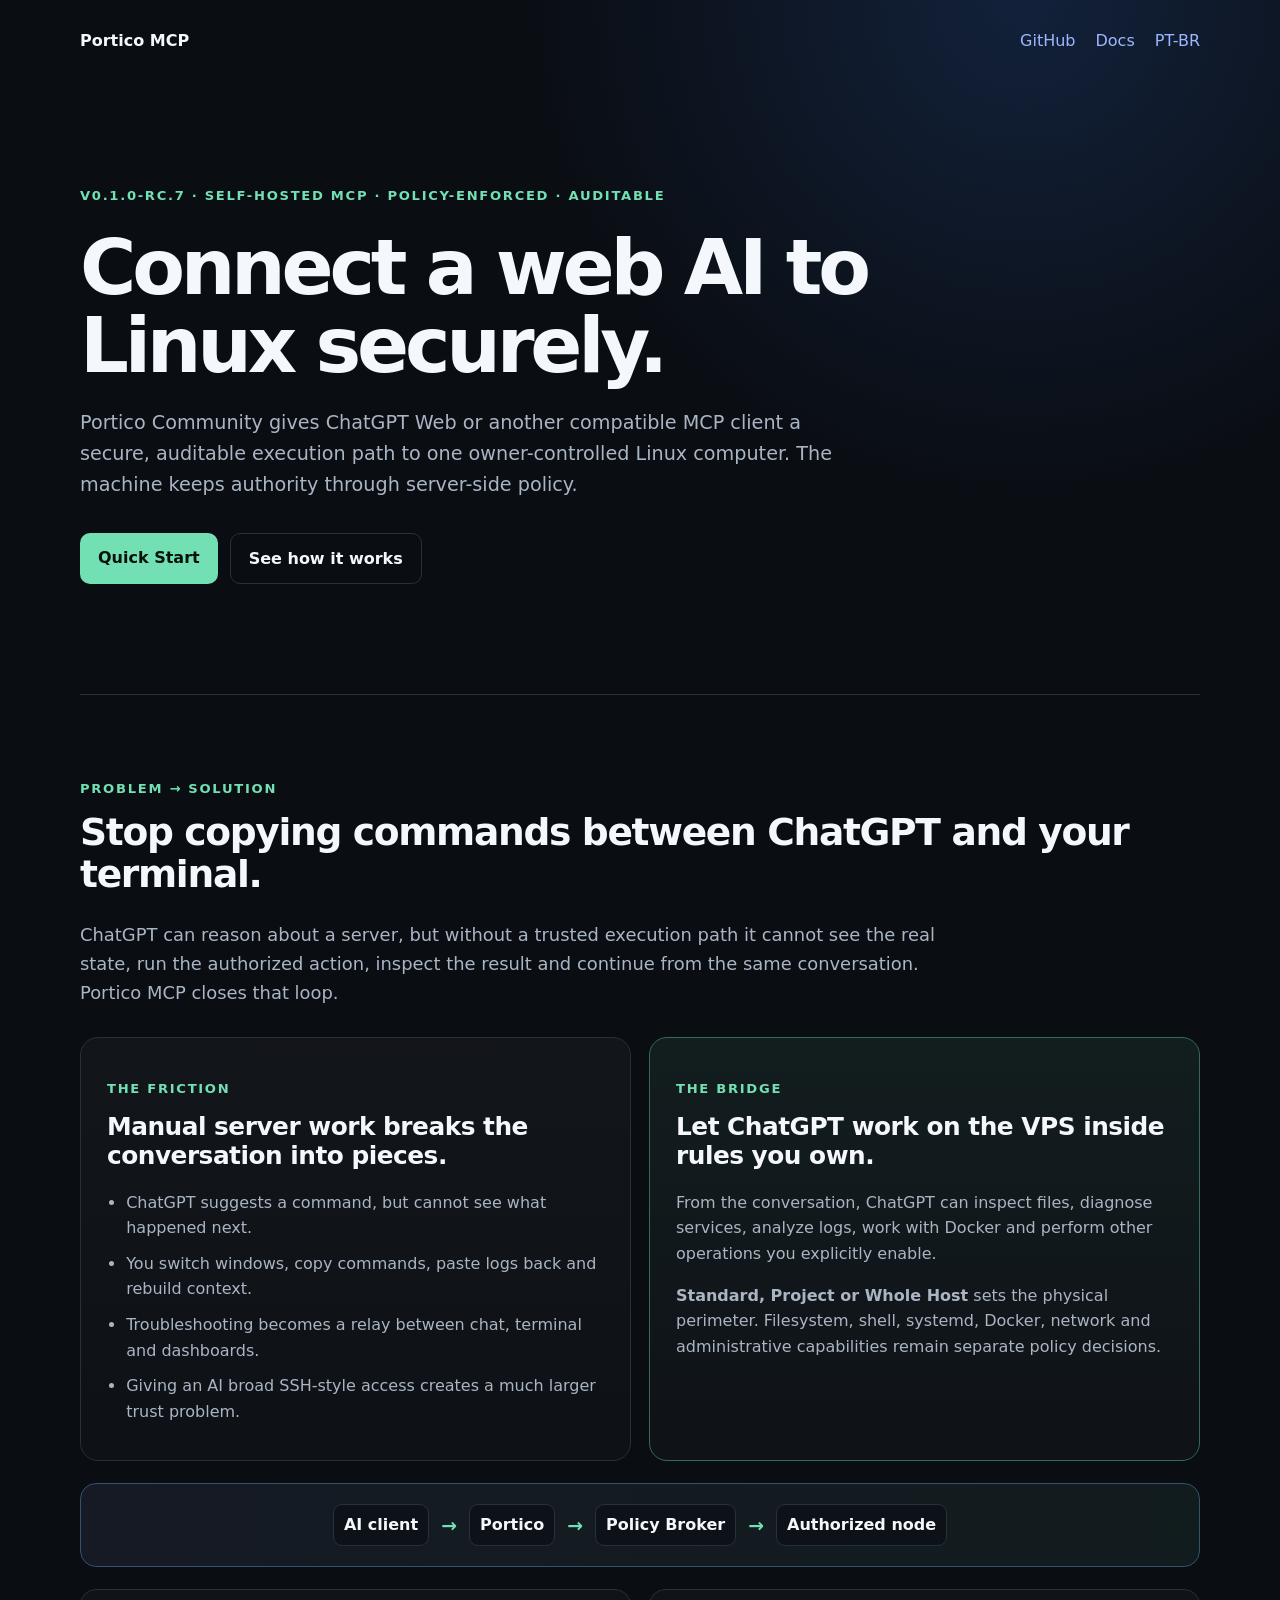
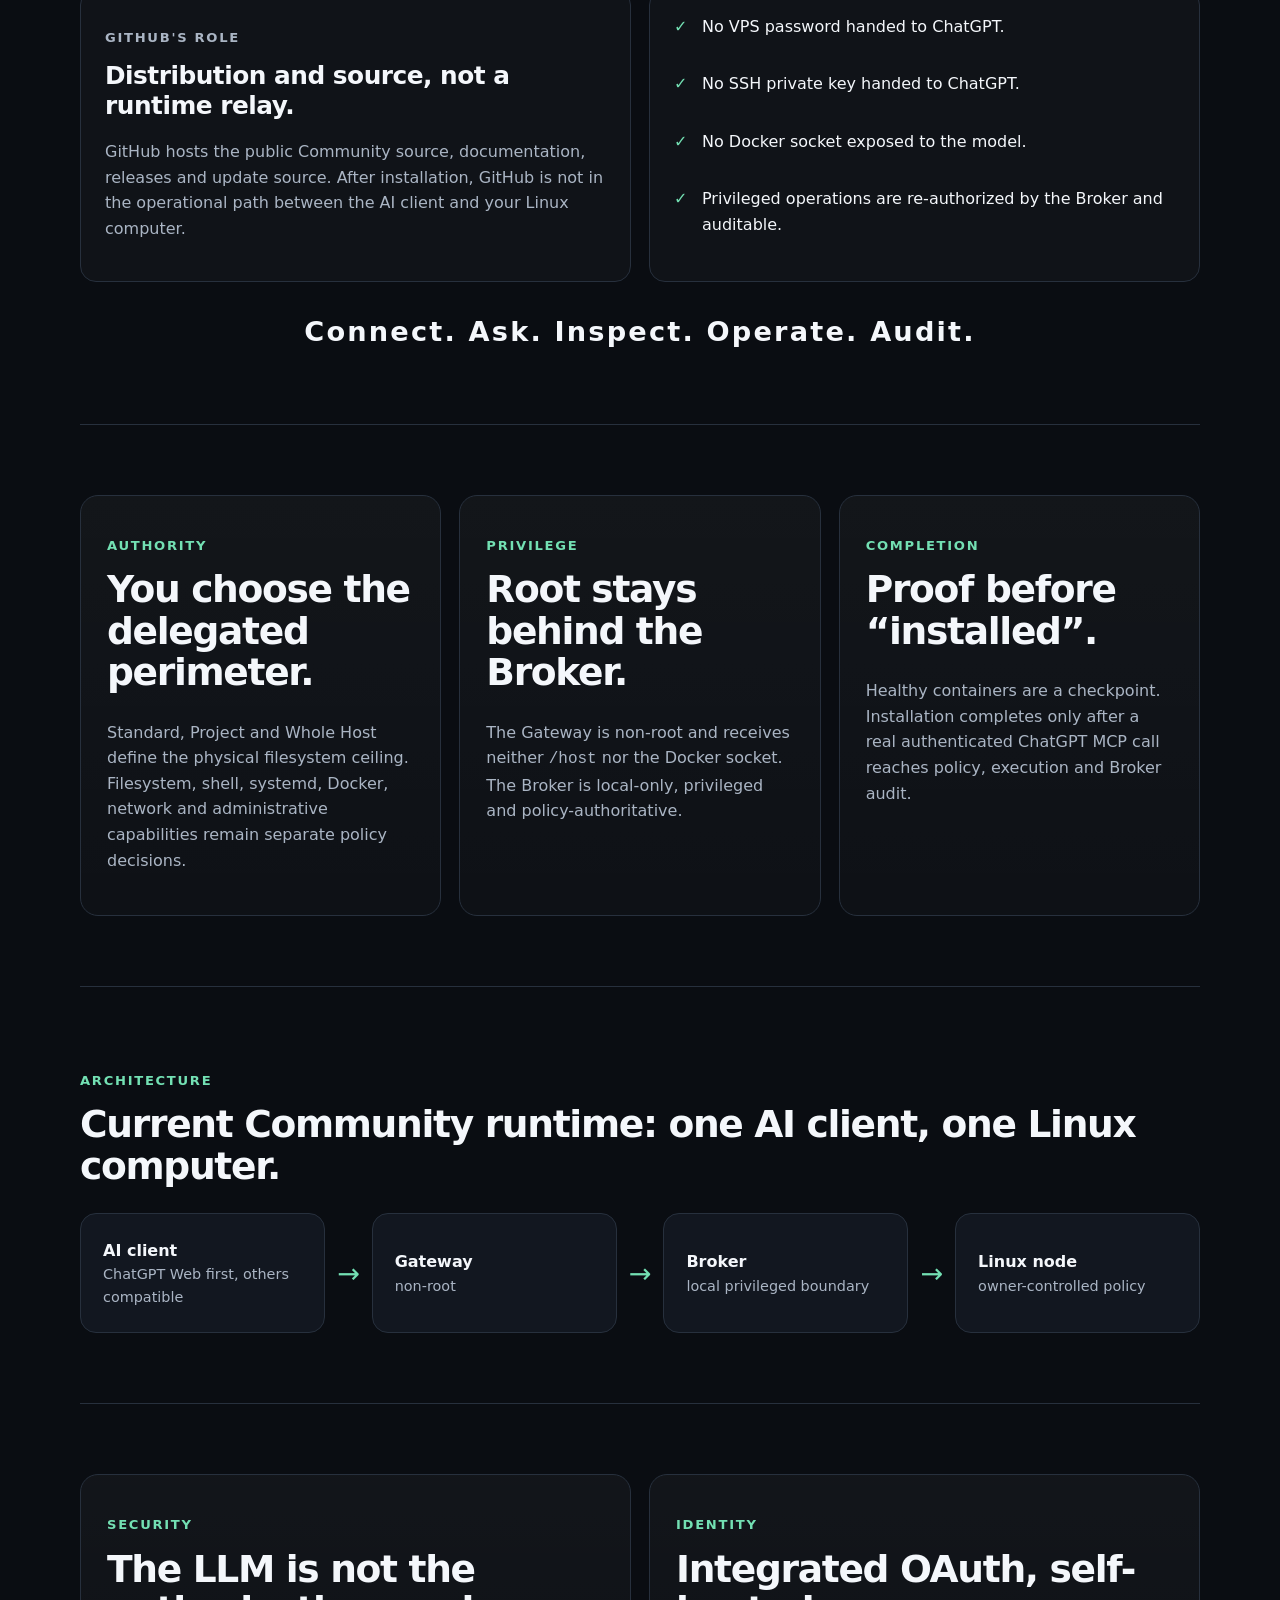
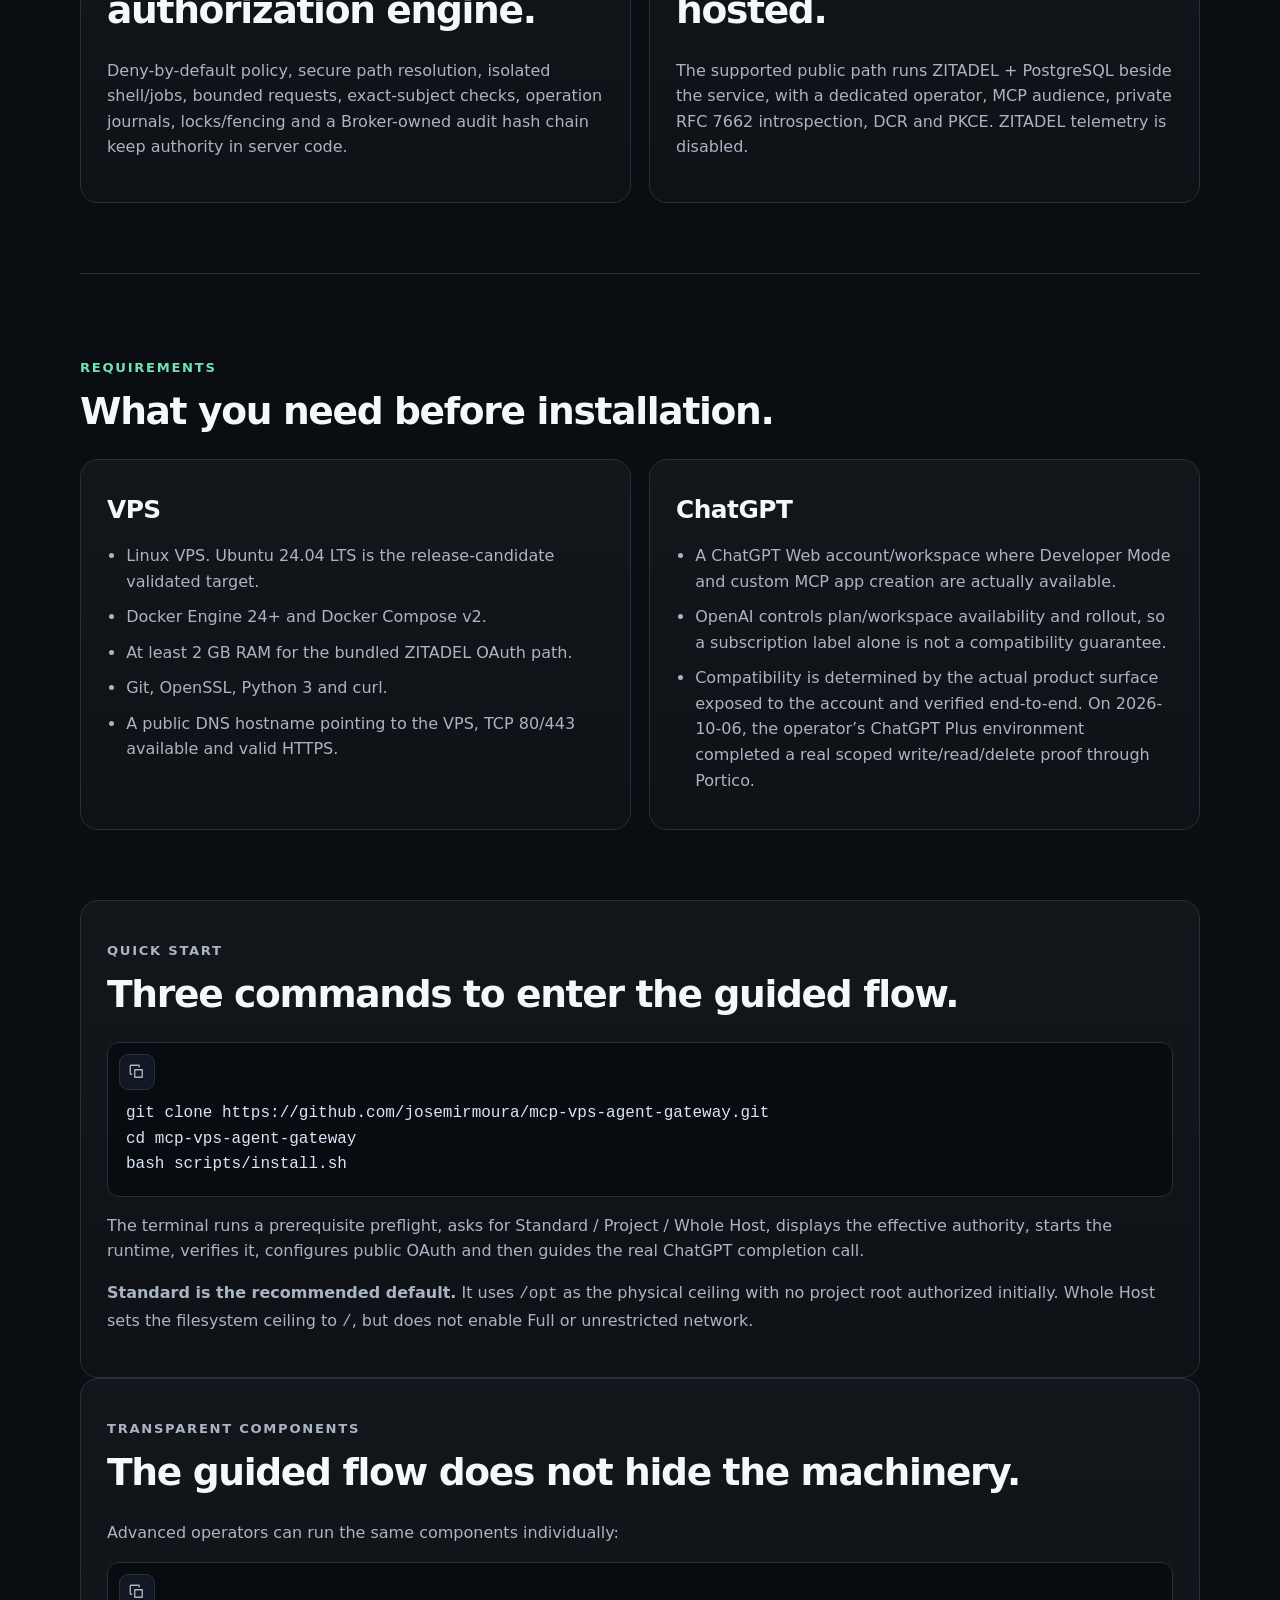
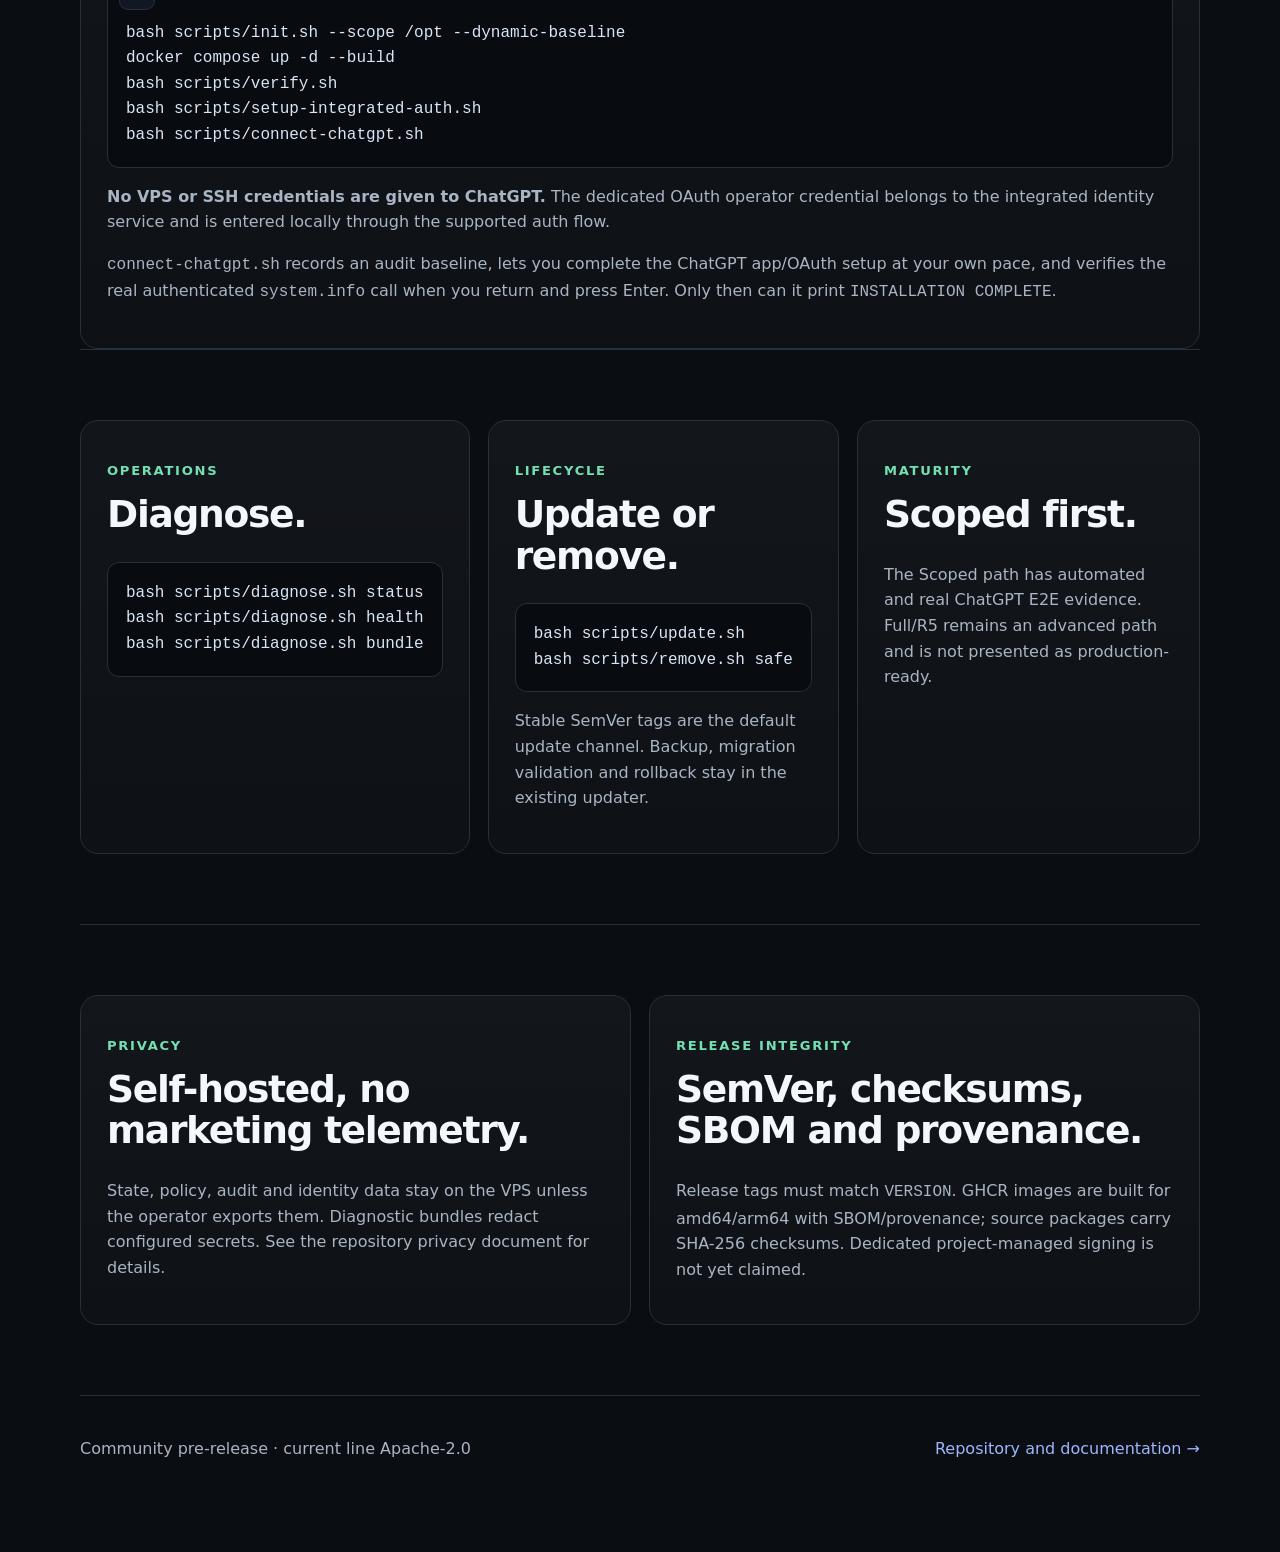
==== commit bf1cbad2: "docs: advertise rc.7 candidate line" ====
--- a/site/index.html
+++ b/site/index.html
@@ -42,7 +42,7 @@
       </div>
     </nav>
     <div class="hero-copy">
-      <p class="eyebrow">v0.1.0-rc.6 · self-hosted MCP · policy-enforced · auditable</p>
+      <p class="eyebrow">v0.1.0-rc.7 · self-hosted MCP · policy-enforced · auditable</p>
       <h1>Connect a web AI to Linux securely.</h1>
       <p class="lede">Portico Community gives ChatGPT Web or another compatible MCP client a secure, auditable execution path to one owner-controlled Linux computer. The machine keeps authority through server-side policy.</p>
       <div class="actions">
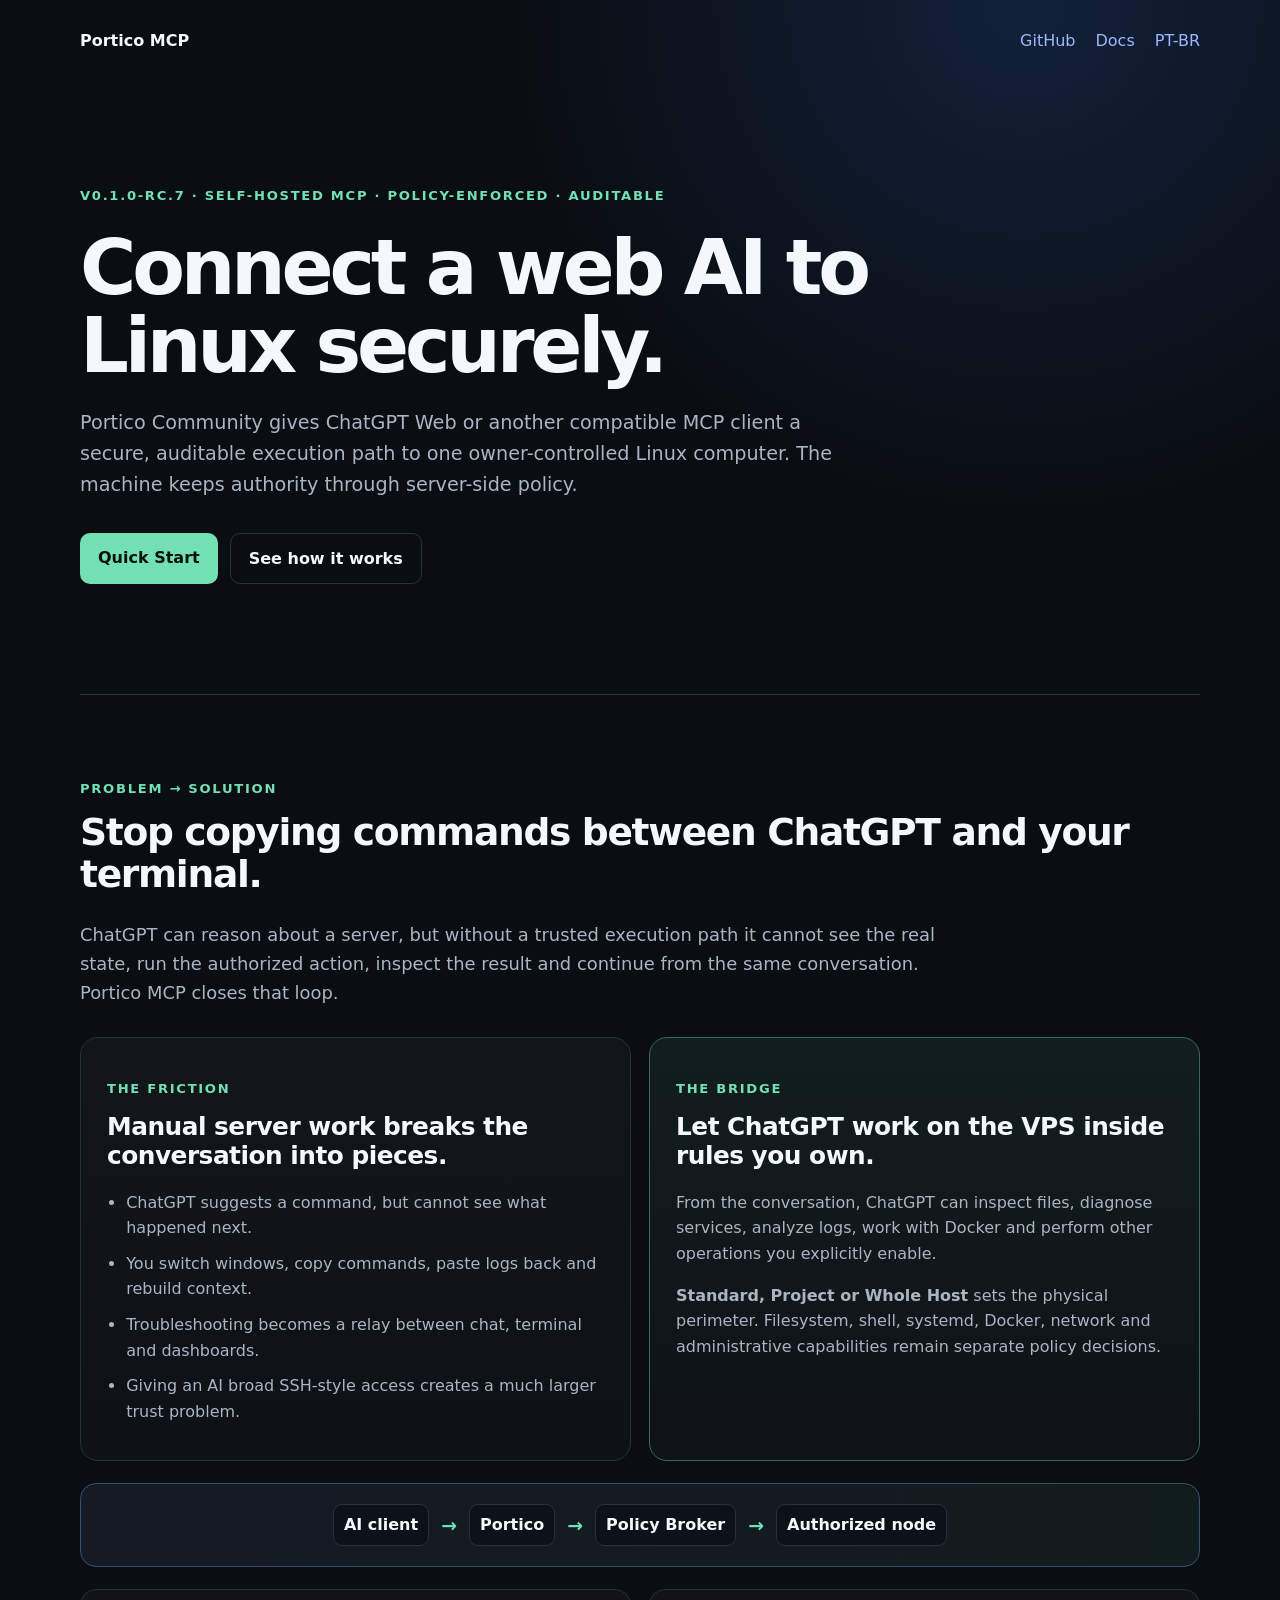
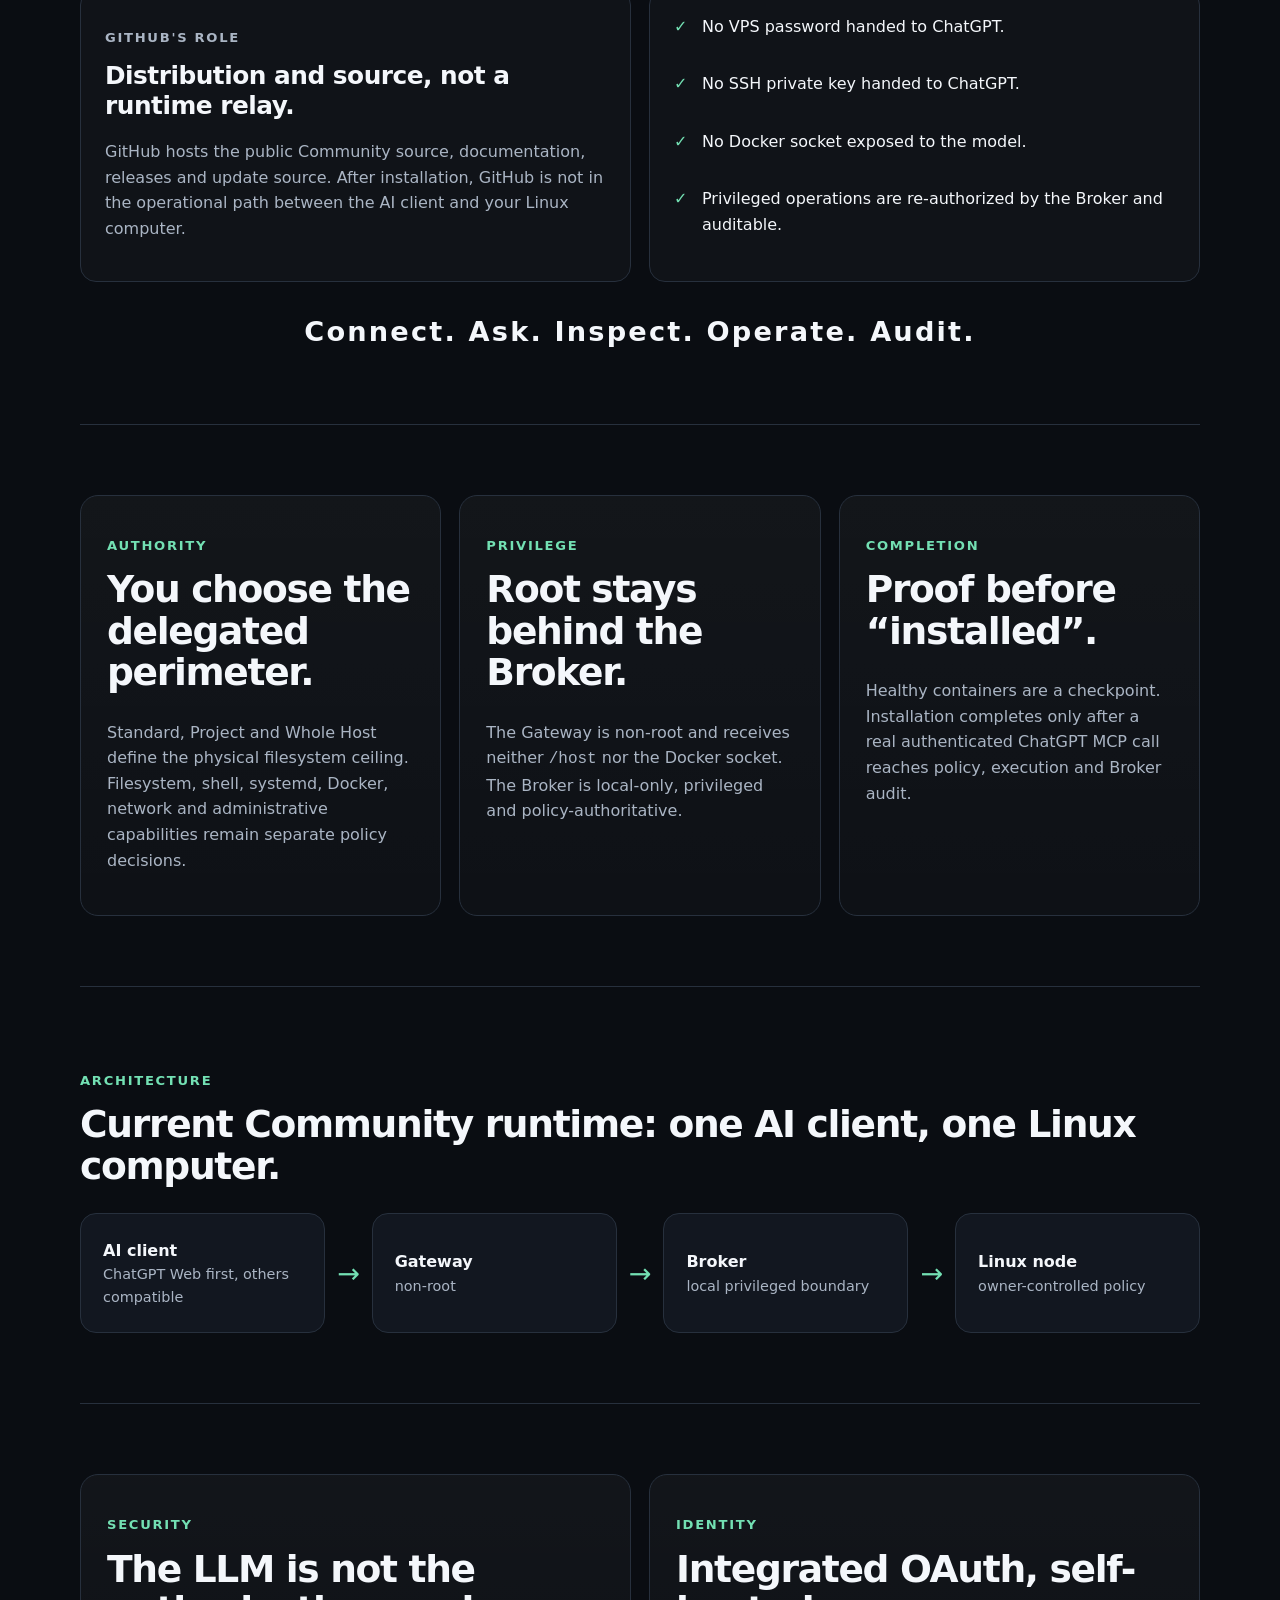
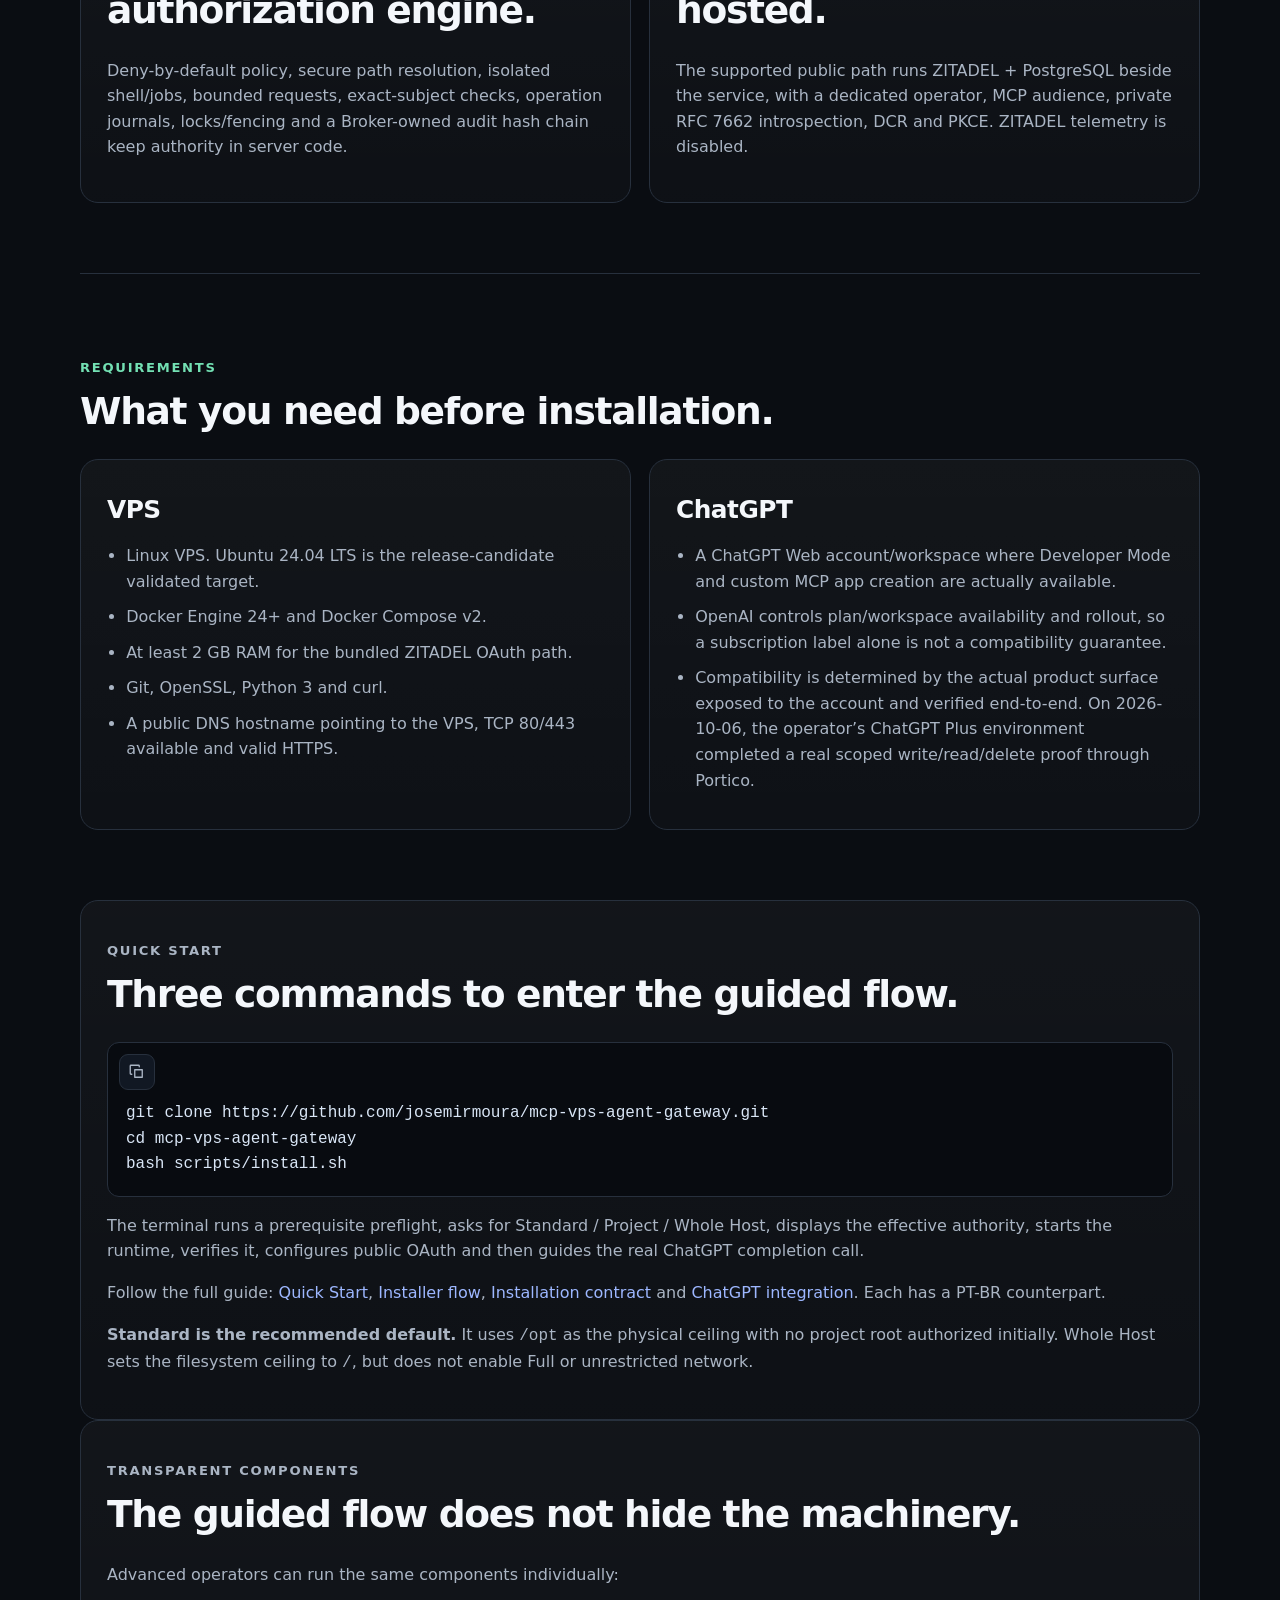
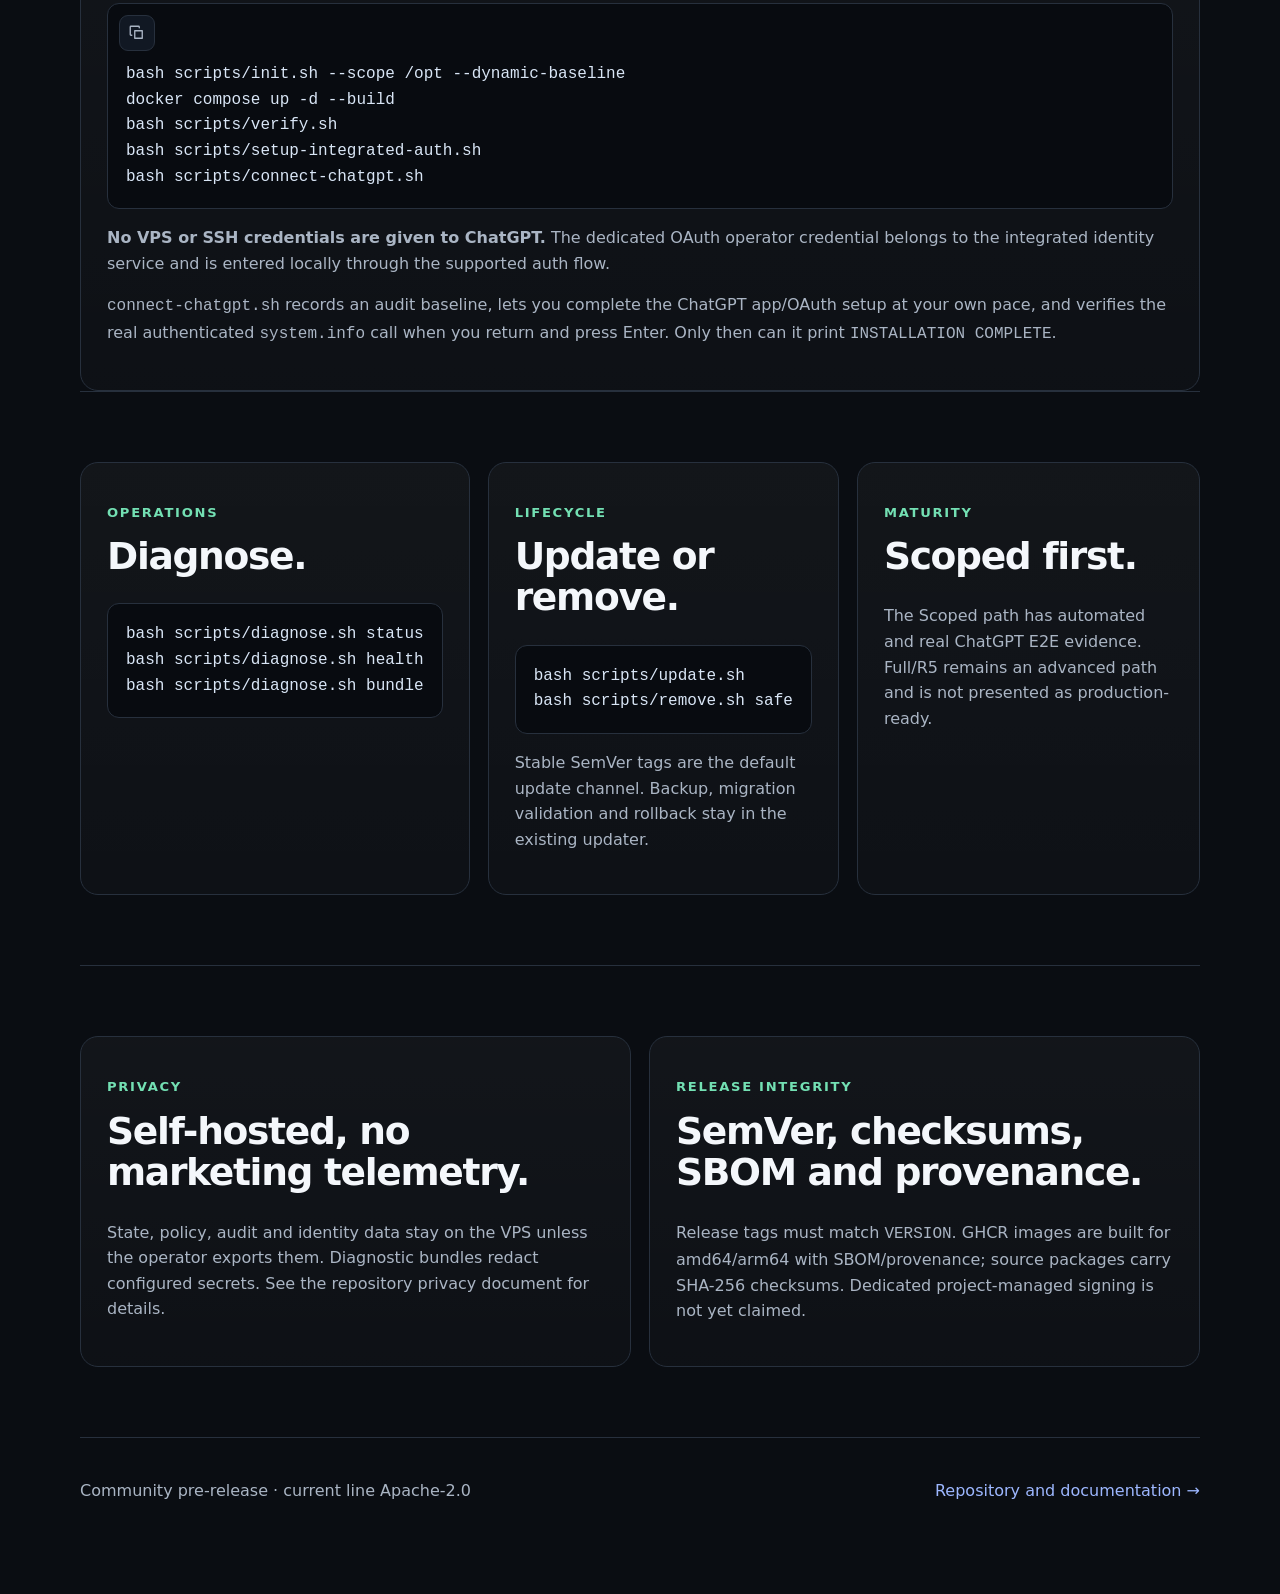
==== commit c9c88aa8: "docs(block4): link full EN installation journey from landing page" ====
--- a/site/index.html
+++ b/site/index.html
@@ -181,6 +181,7 @@
 bash scripts/install.sh</code></pre>
       </div>
       <p>The terminal runs a prerequisite preflight, asks for Standard / Project / Whole Host, displays the effective authority, starts the runtime, verifies it, configures public OAuth and then guides the real ChatGPT completion call.</p>
+      <p>Follow the full guide: <a href="https://github.com/josemirmoura/mcp-vps-agent-gateway/blob/main/docs/quick-start.md">Quick Start</a>, <a href="https://github.com/josemirmoura/mcp-vps-agent-gateway/blob/main/docs/installer-flow.md">Installer flow</a>, <a href="https://github.com/josemirmoura/mcp-vps-agent-gateway/blob/main/docs/installation-contract.md">Installation contract</a> and <a href="https://github.com/josemirmoura/mcp-vps-agent-gateway/blob/main/docs/chatgpt-integration.md">ChatGPT integration</a>. Each has a PT-BR counterpart.</p>
       <p><strong>Standard is the recommended default.</strong> It uses <code>/opt</code> as the physical ceiling with no project root authorized initially. Whole Host sets the filesystem ceiling to <code>/</code>, but does not enable Full or unrestricted network.</p>
     </section>
 
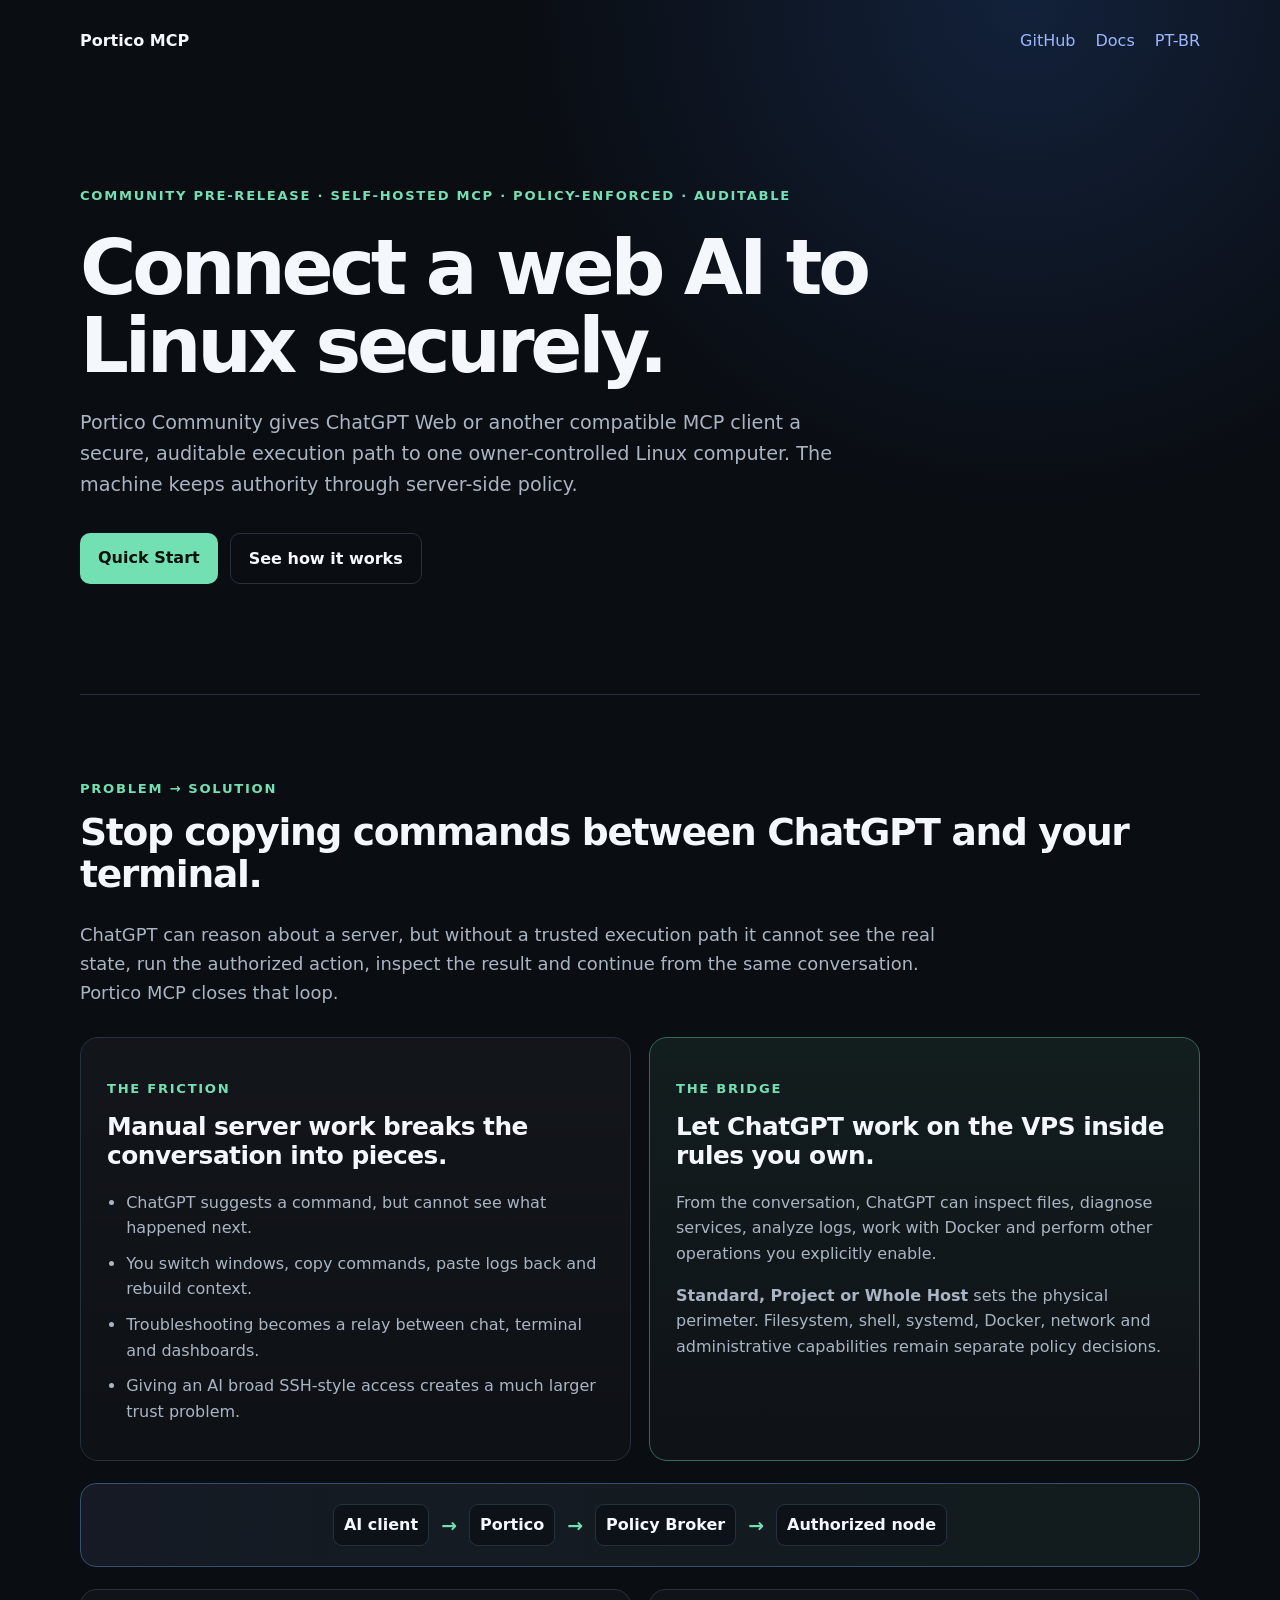
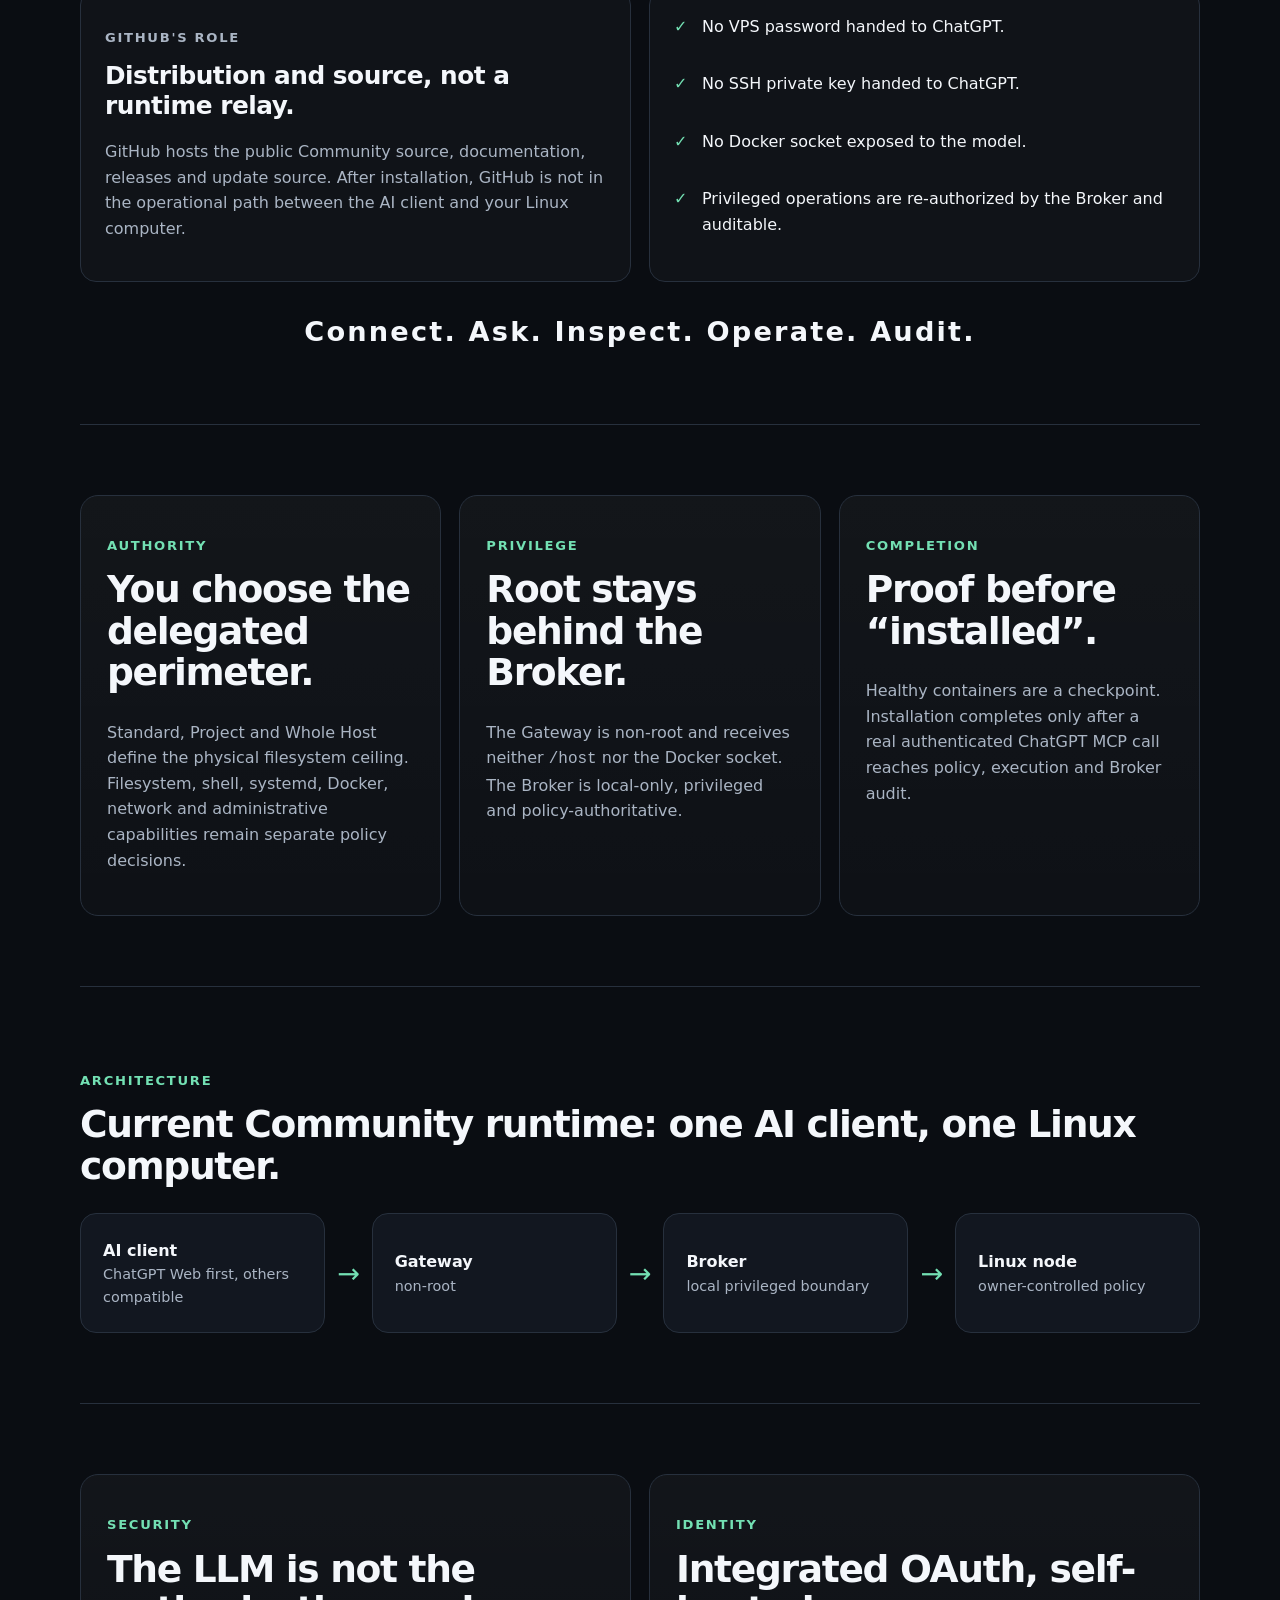
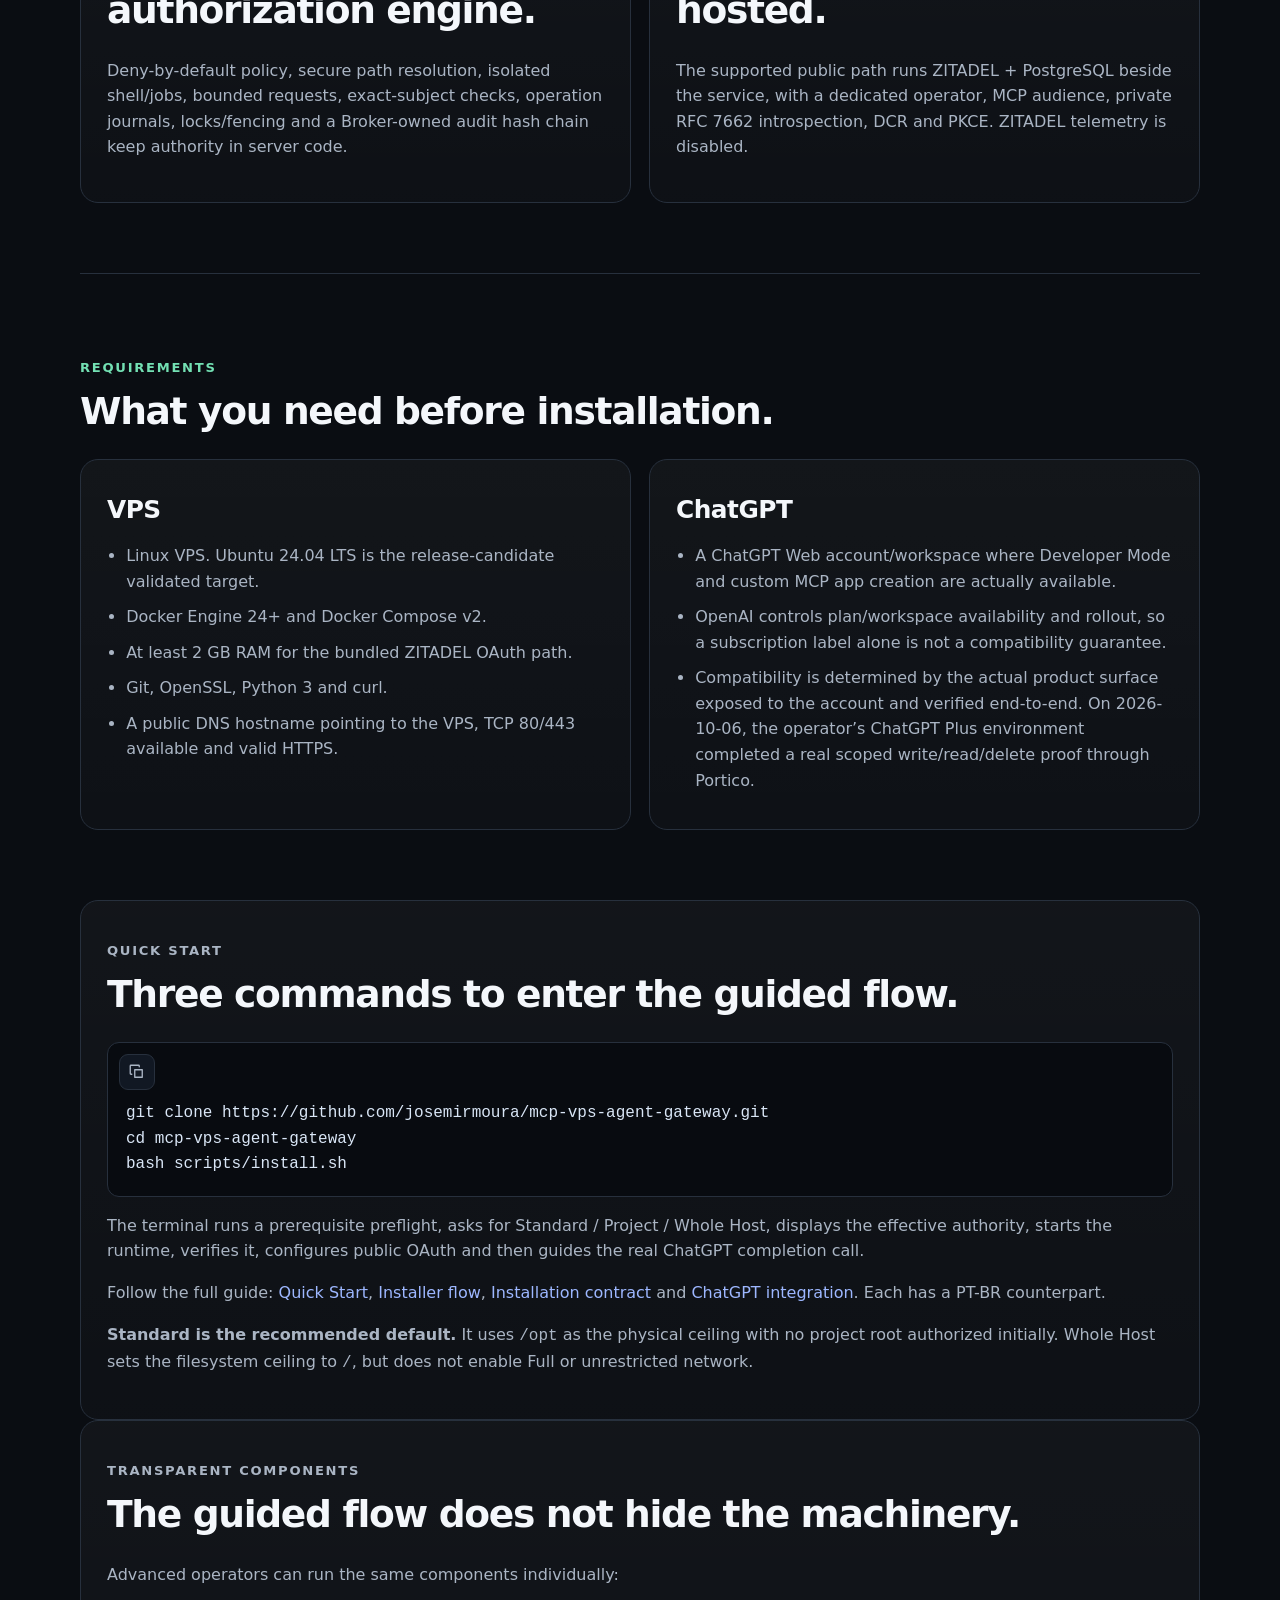
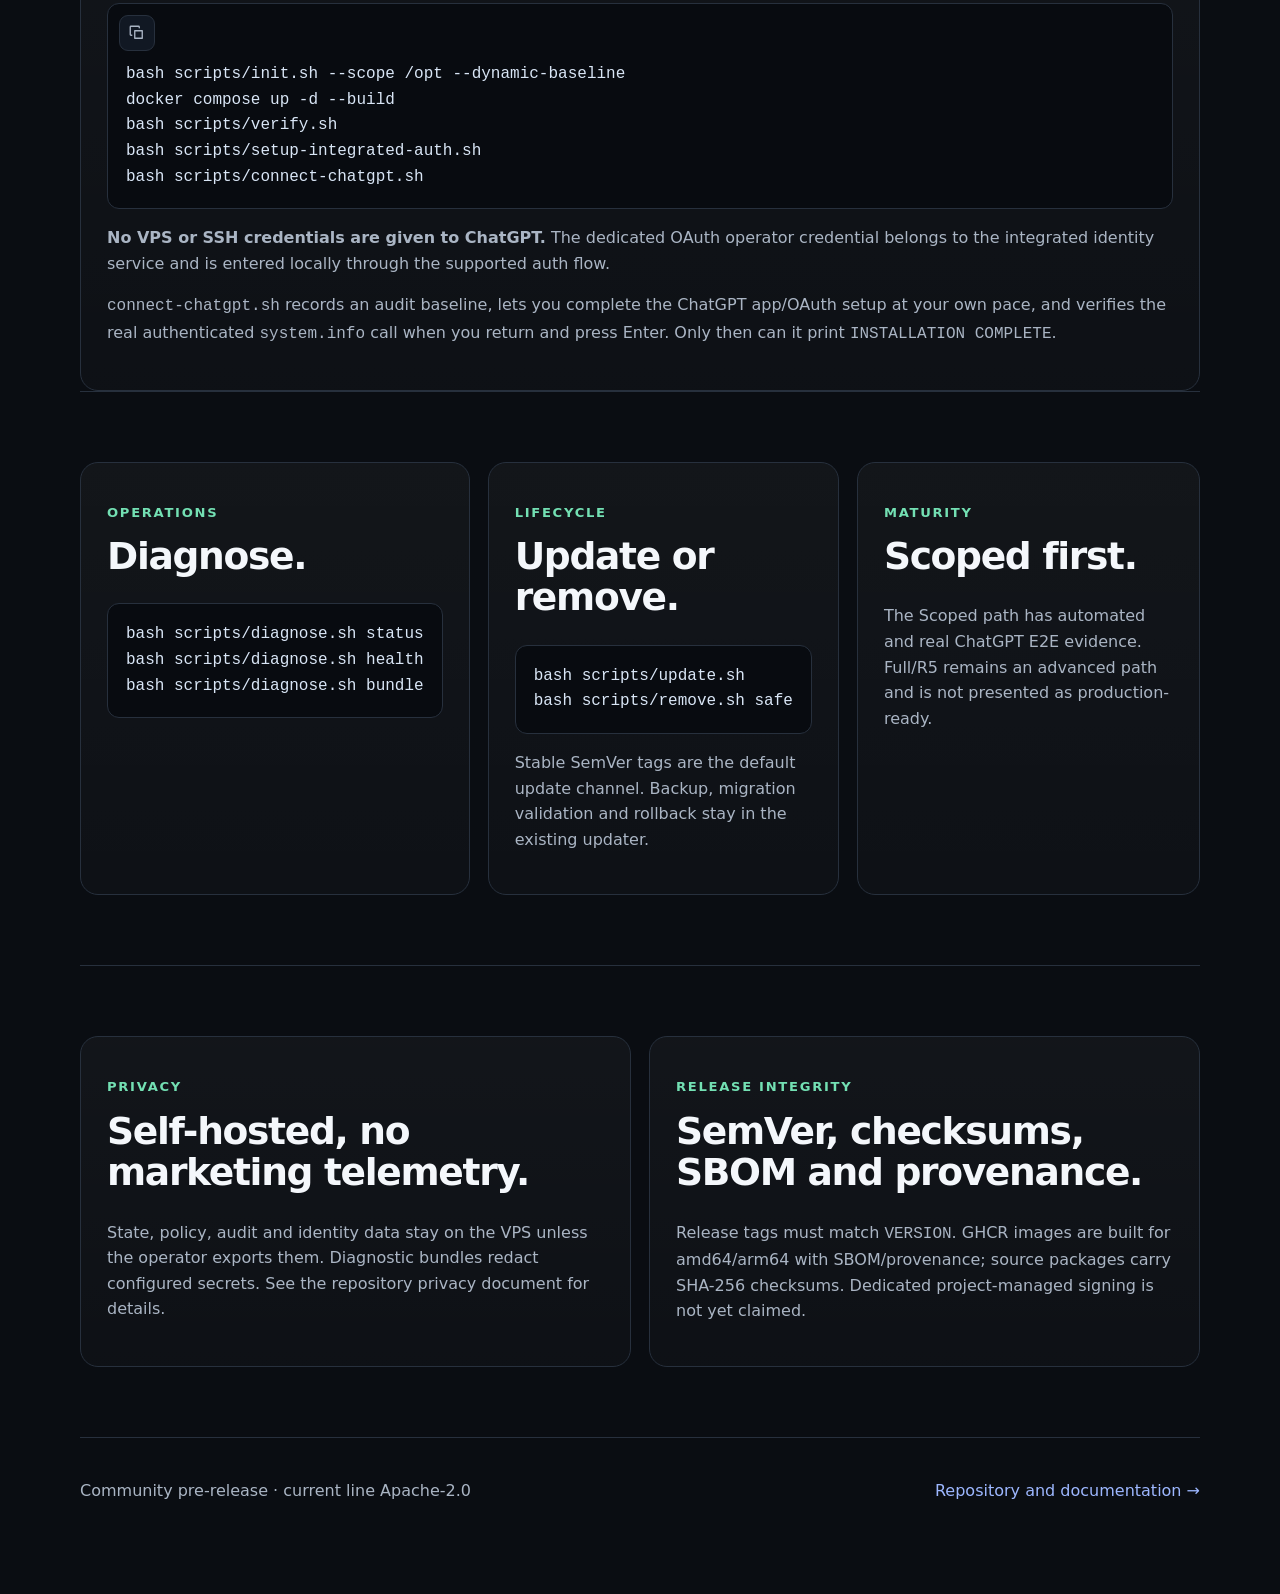
==== commit 461f0bca: "docs(block4): avoid presenting unreleased source RC as a published website release" ====
--- a/site/index.html
+++ b/site/index.html
@@ -42,7 +42,7 @@
       </div>
     </nav>
     <div class="hero-copy">
-      <p class="eyebrow">v0.1.0-rc.7 · self-hosted MCP · policy-enforced · auditable</p>
+      <p class="eyebrow">Community pre-release · self-hosted MCP · policy-enforced · auditable</p>
       <h1>Connect a web AI to Linux securely.</h1>
       <p class="lede">Portico Community gives ChatGPT Web or another compatible MCP client a secure, auditable execution path to one owner-controlled Linux computer. The machine keeps authority through server-side policy.</p>
       <div class="actions">
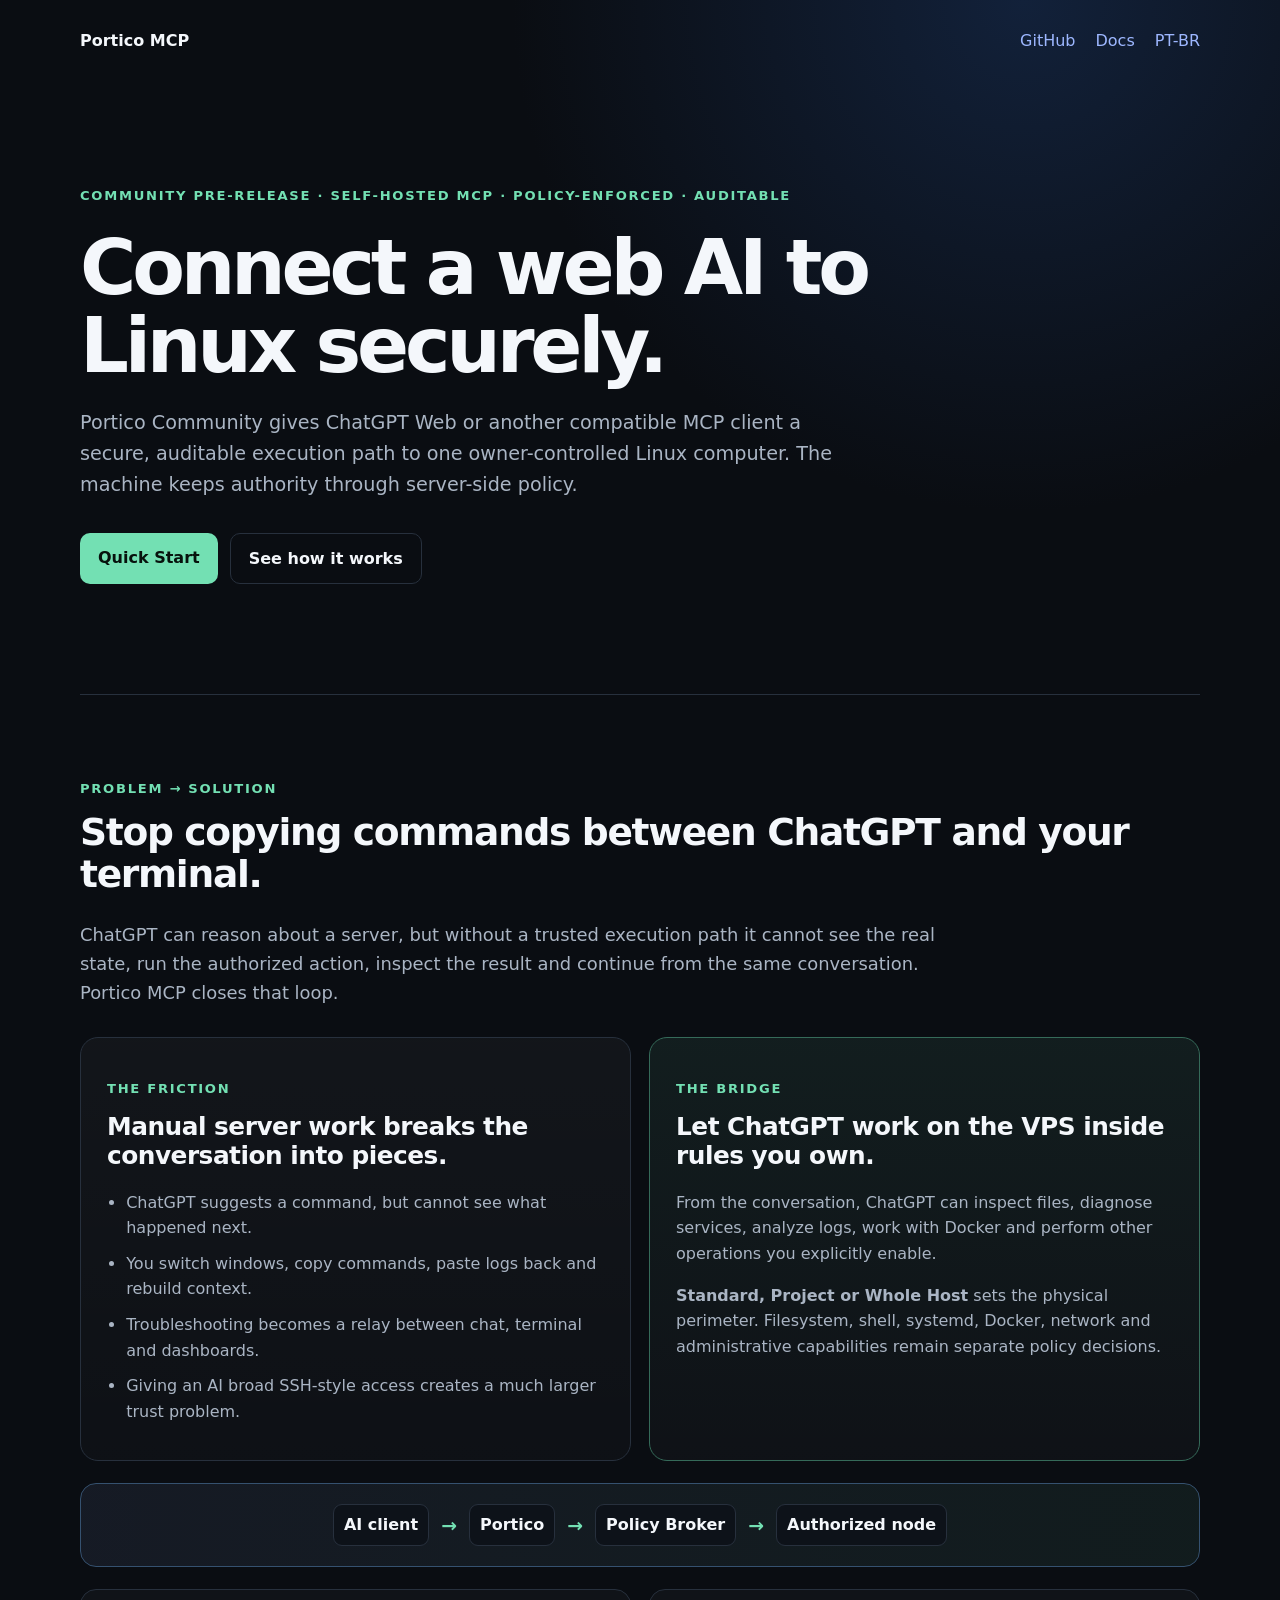
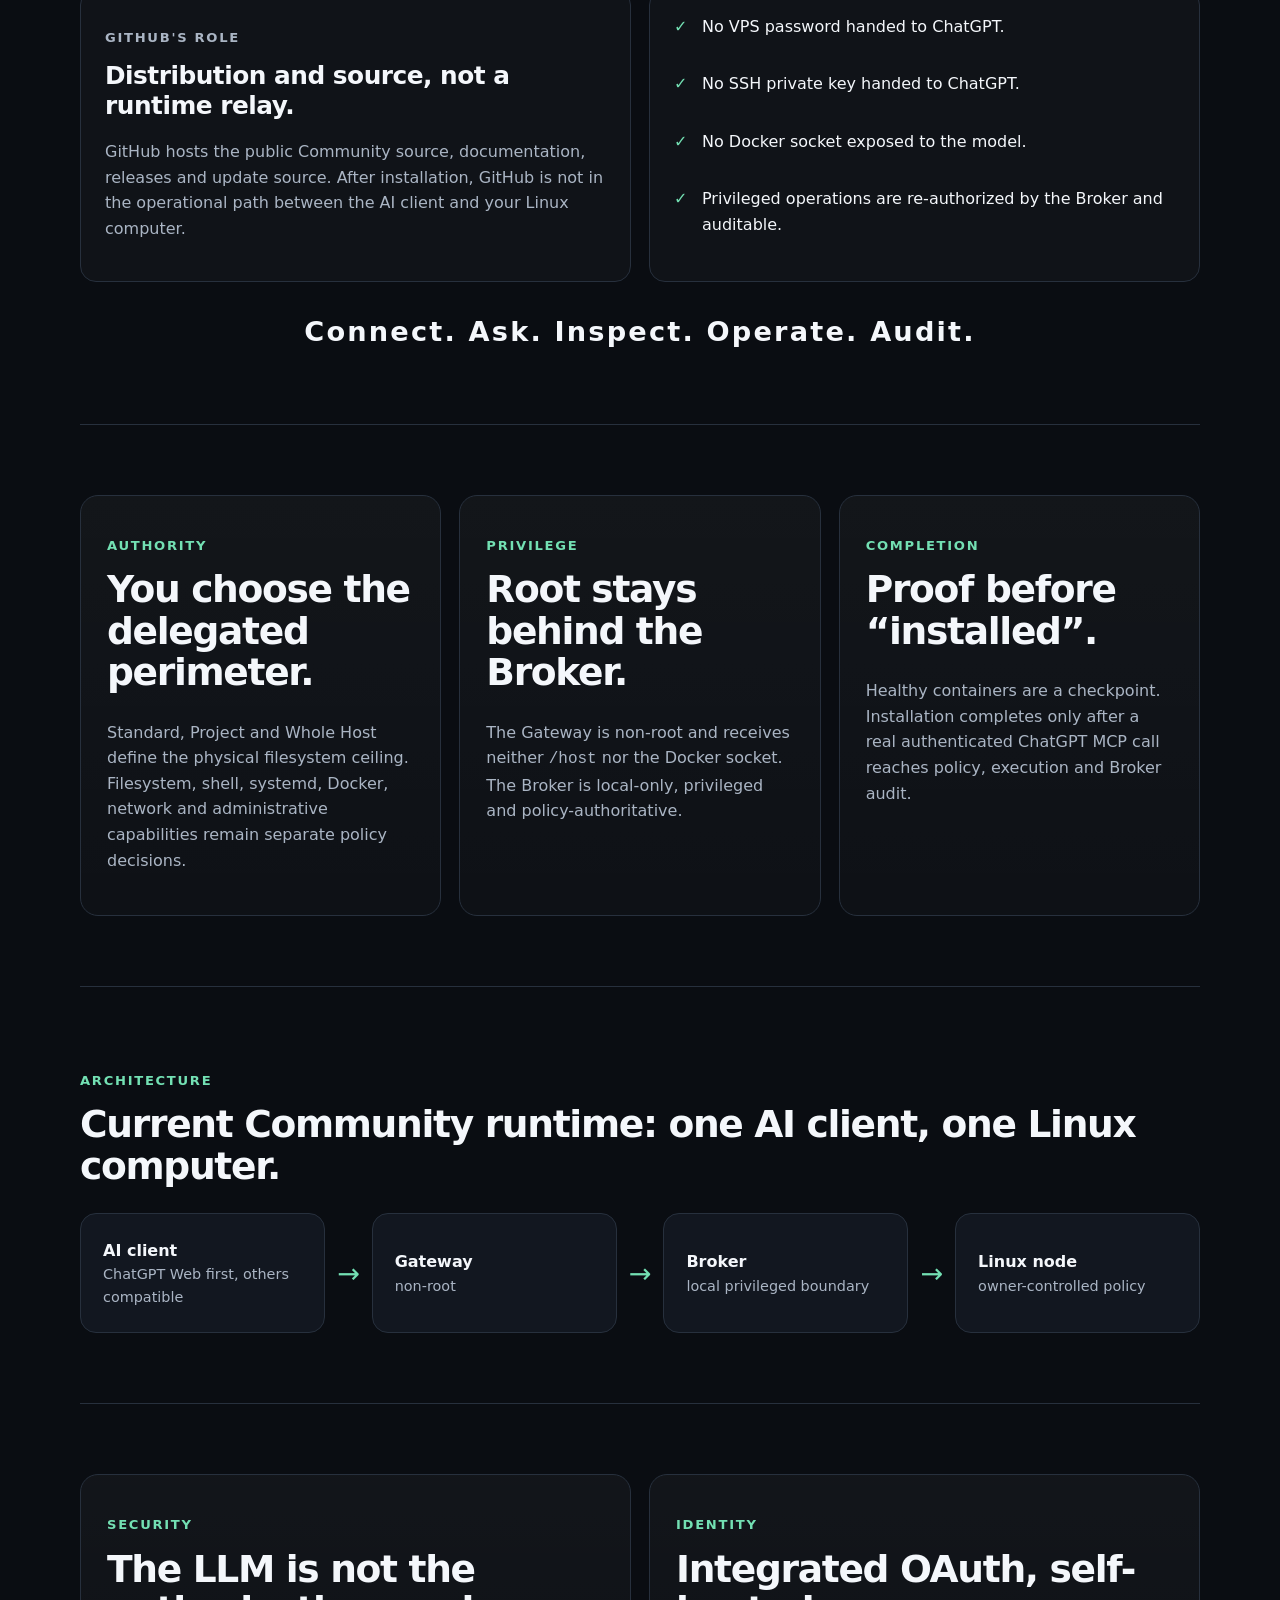
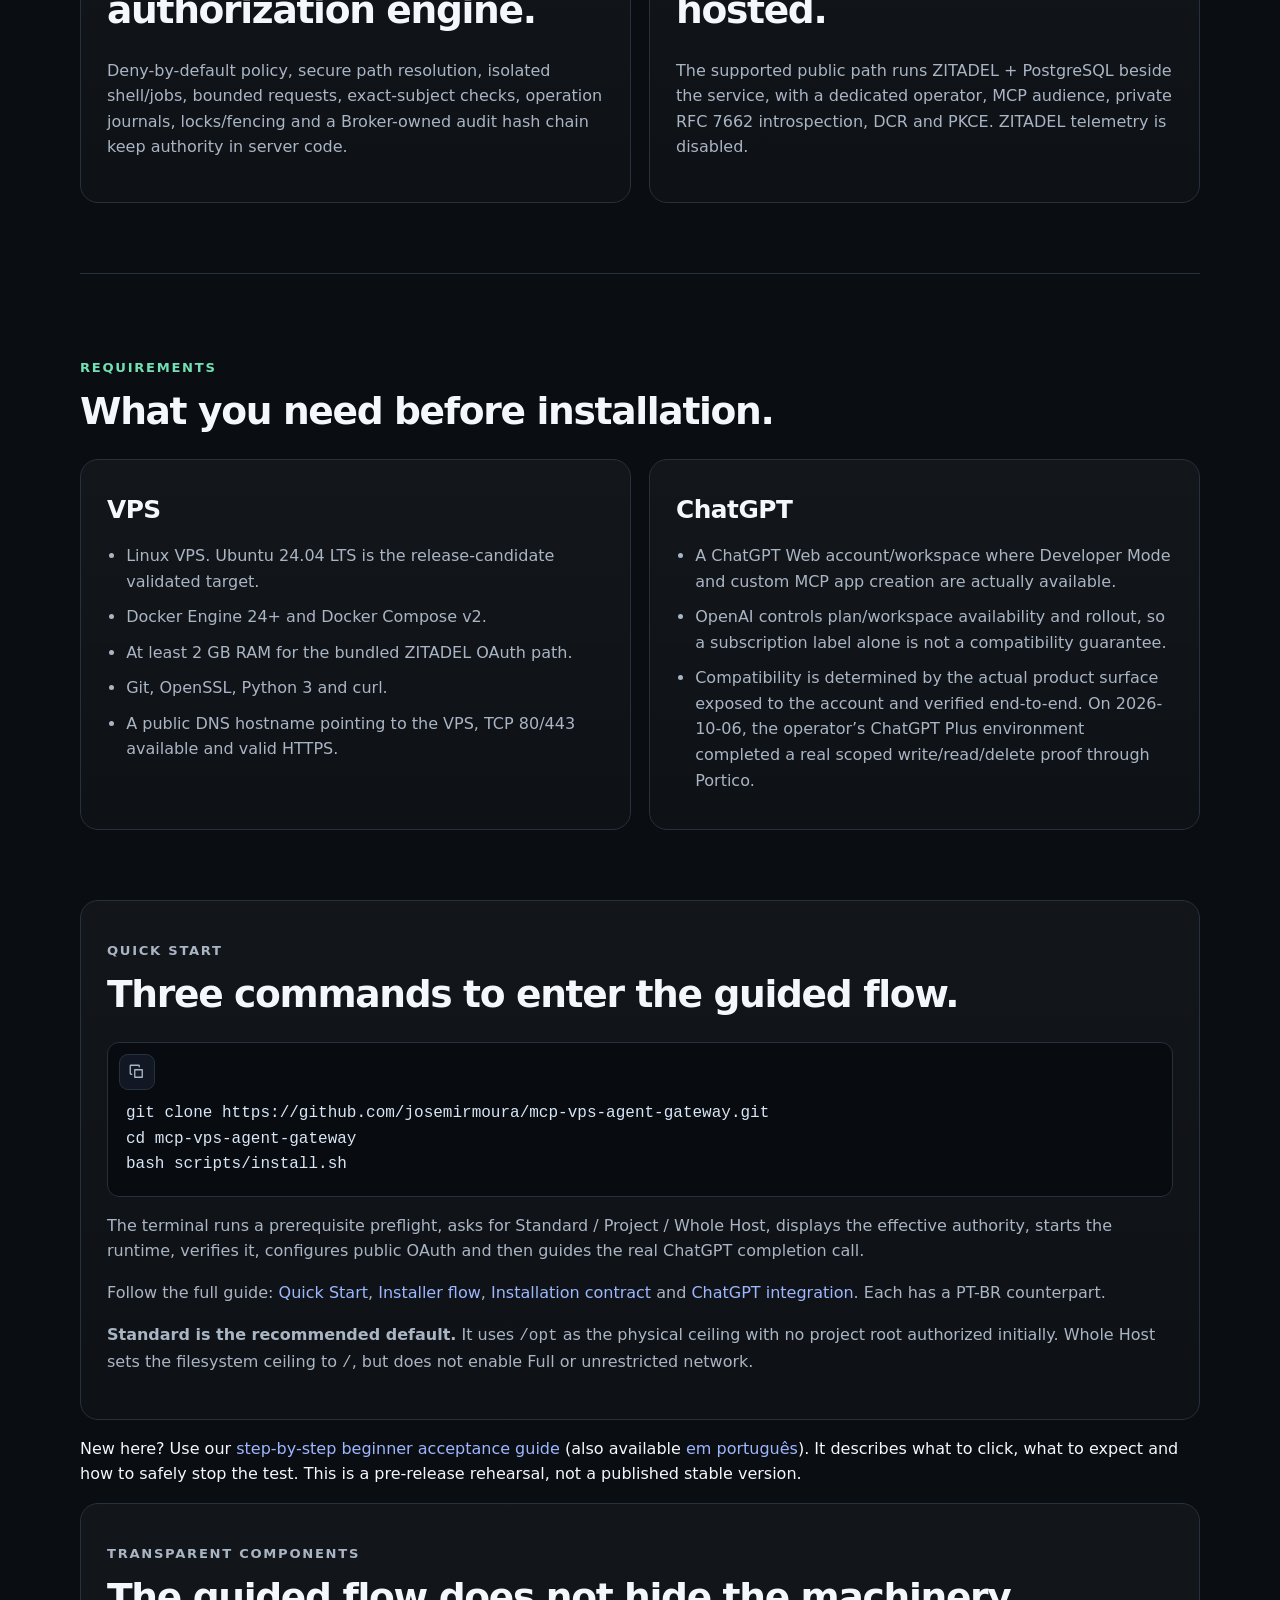
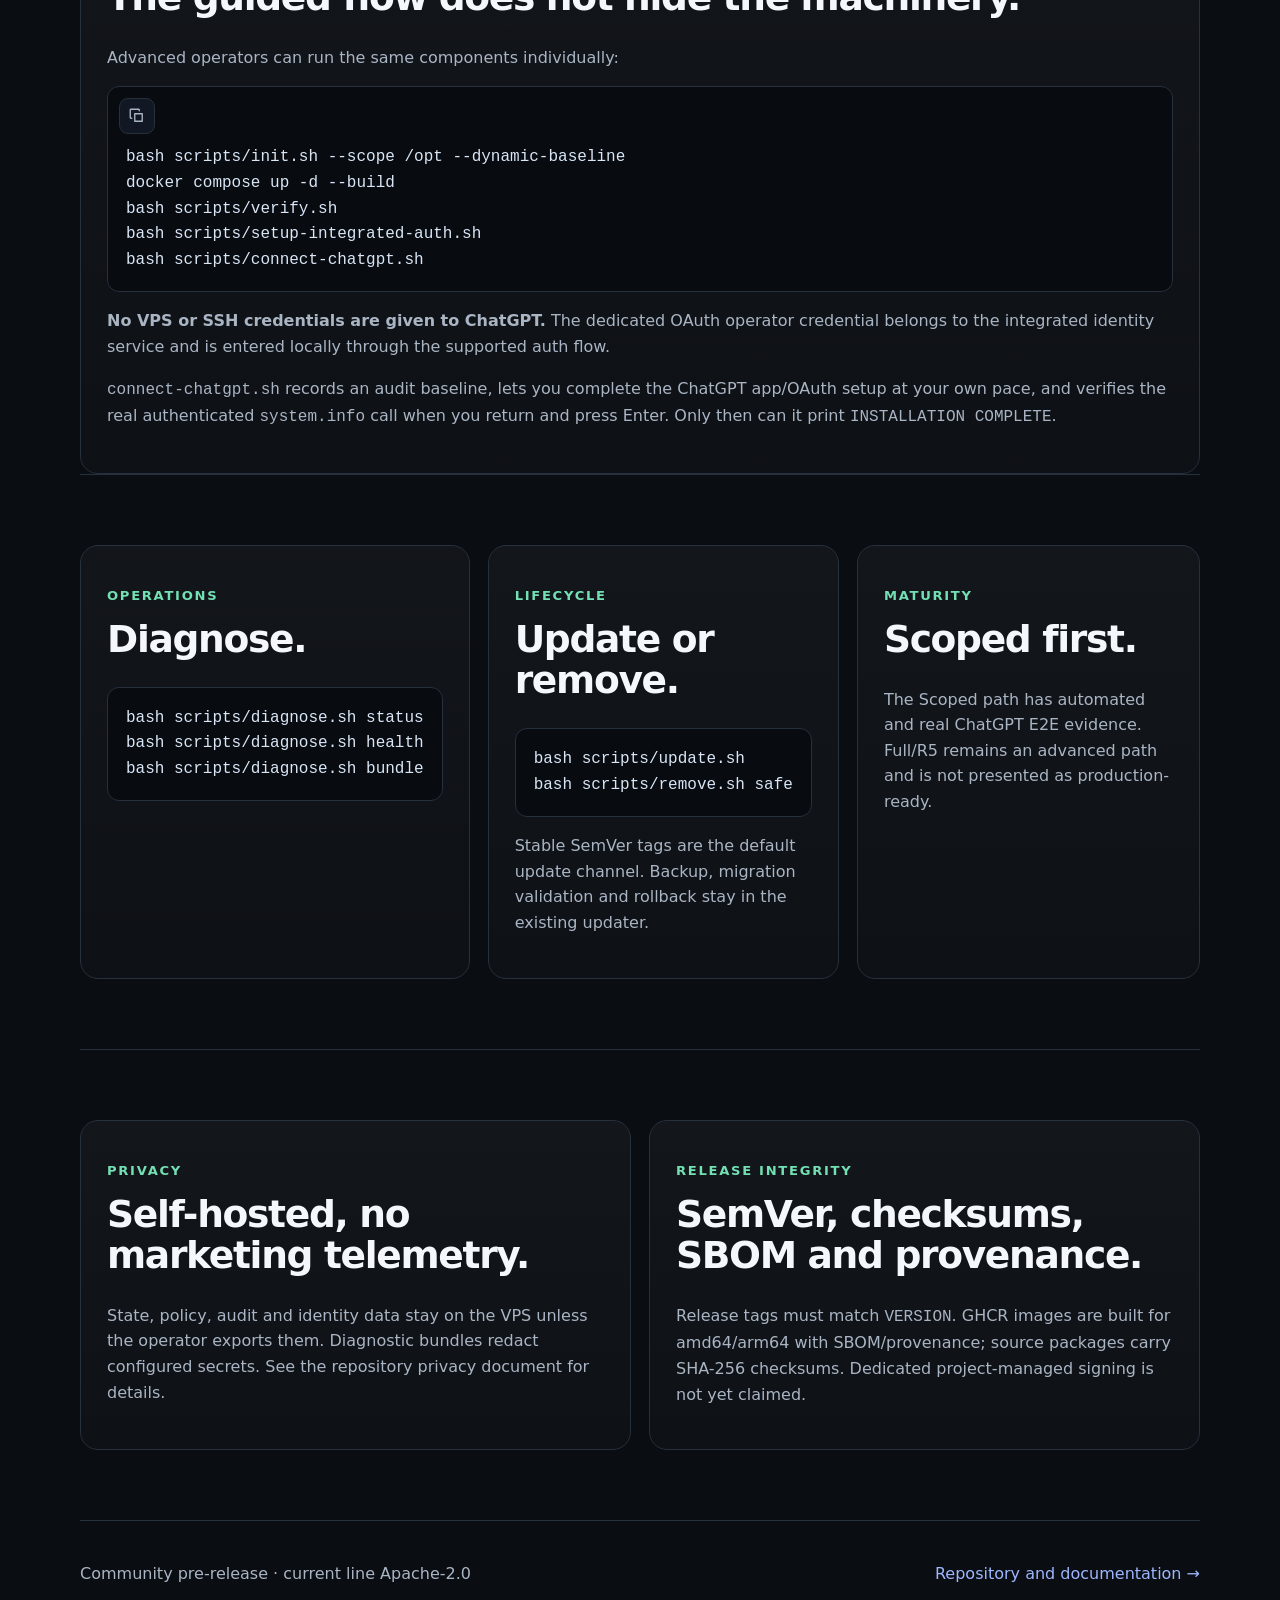
==== commit e5ed6272: "docs(block4): add beginner first-run acceptance route to en landing" ====
--- a/site/index.html
+++ b/site/index.html
@@ -185,7 +185,8 @@
       <p><strong>Standard is the recommended default.</strong> It uses <code>/opt</code> as the physical ceiling with no project root authorized initially. Whole Host sets the filesystem ceiling to <code>/</code>, but does not enable Full or unrestricted network.</p>
     </section>
 
-    <section id="connect-chatgpt" class="quick">
+          <p>New here? Use our <a href="https://github.com/josemirmoura/mcp-vps-agent-gateway/blob/main/docs/first-install-acceptance.md">step-by-step beginner acceptance guide</a> (also available <a href="https://github.com/josemirmoura/mcp-vps-agent-gateway/blob/main/docs/first-install-acceptance.pt-BR.md" lang="pt-BR">em português</a>). It describes what to click, what to expect and how to safely stop the test. This is a pre-release rehearsal, not a published stable version.</p>
+      <section id="connect-chatgpt" class="quick">
       <p class="eyebrow">Transparent components</p>
       <h2>The guided flow does not hide the machinery.</h2>
       <p>Advanced operators can run the same components individually:</p>
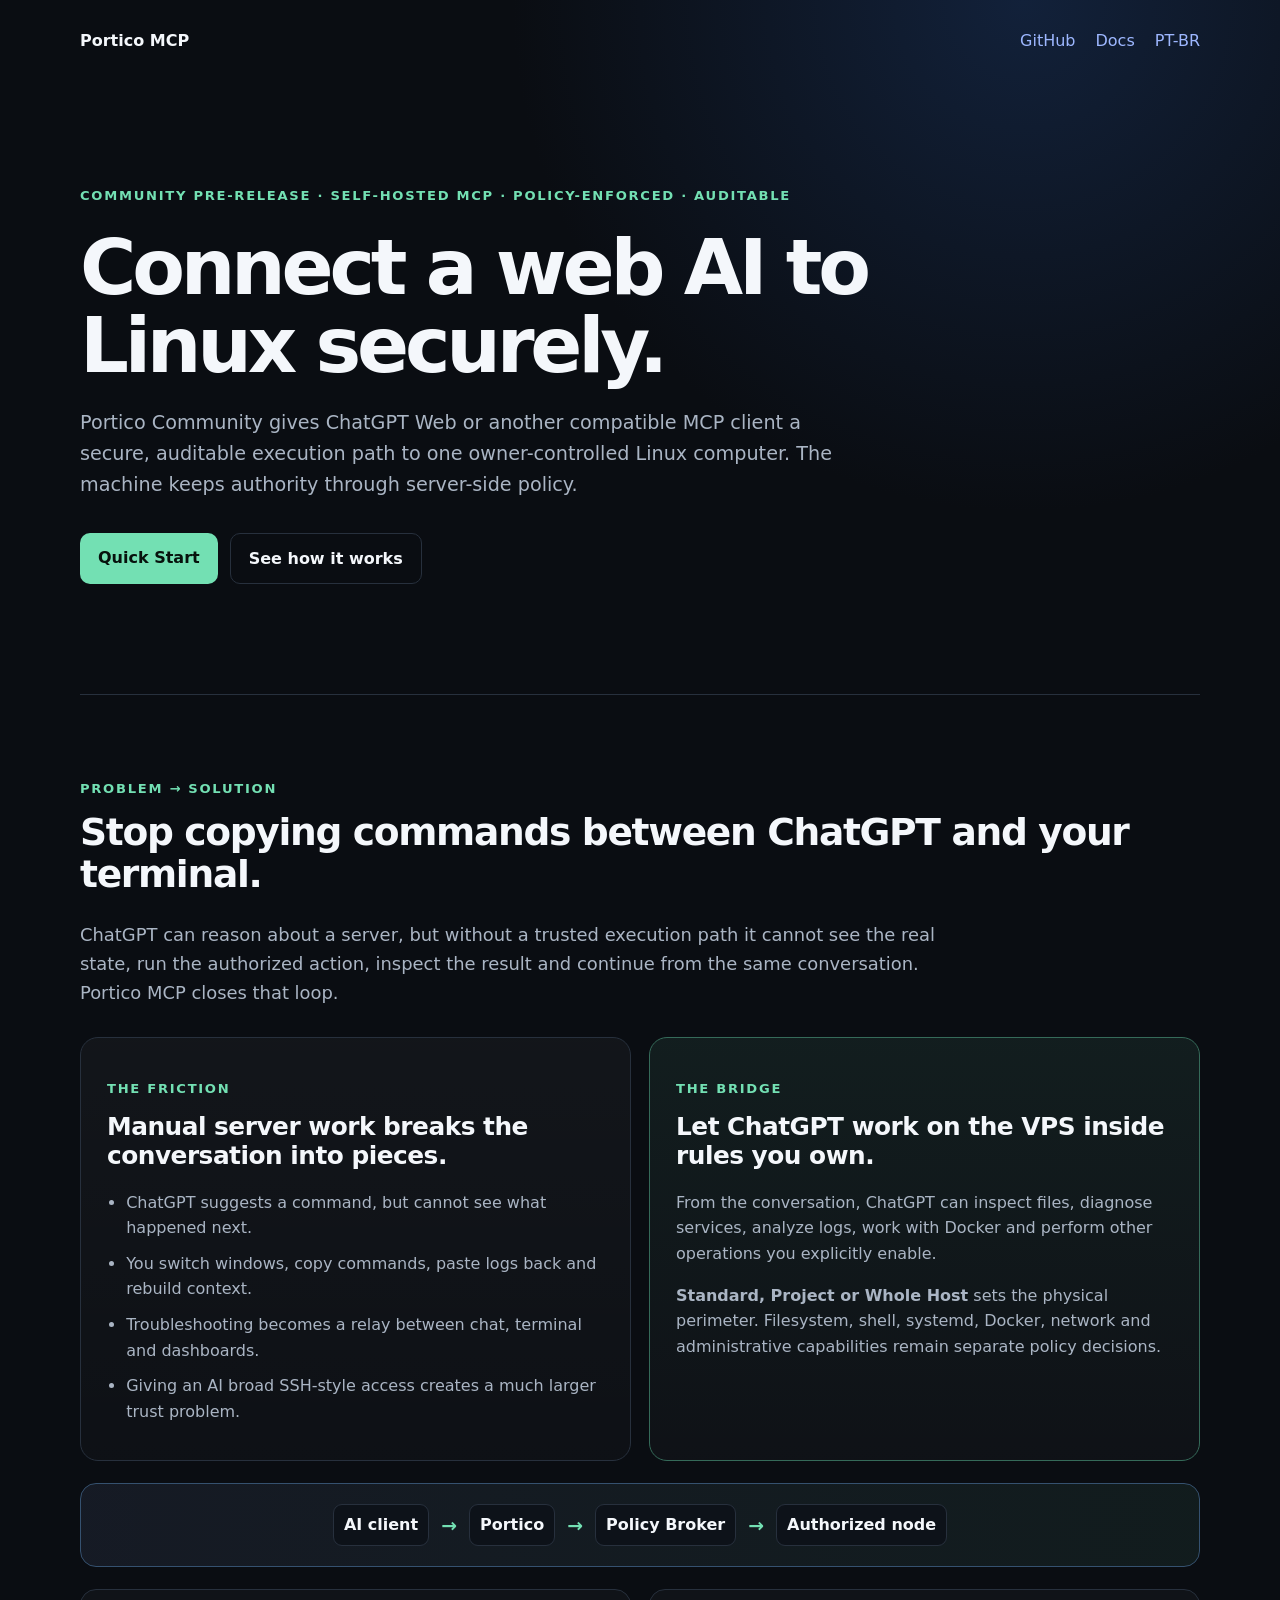
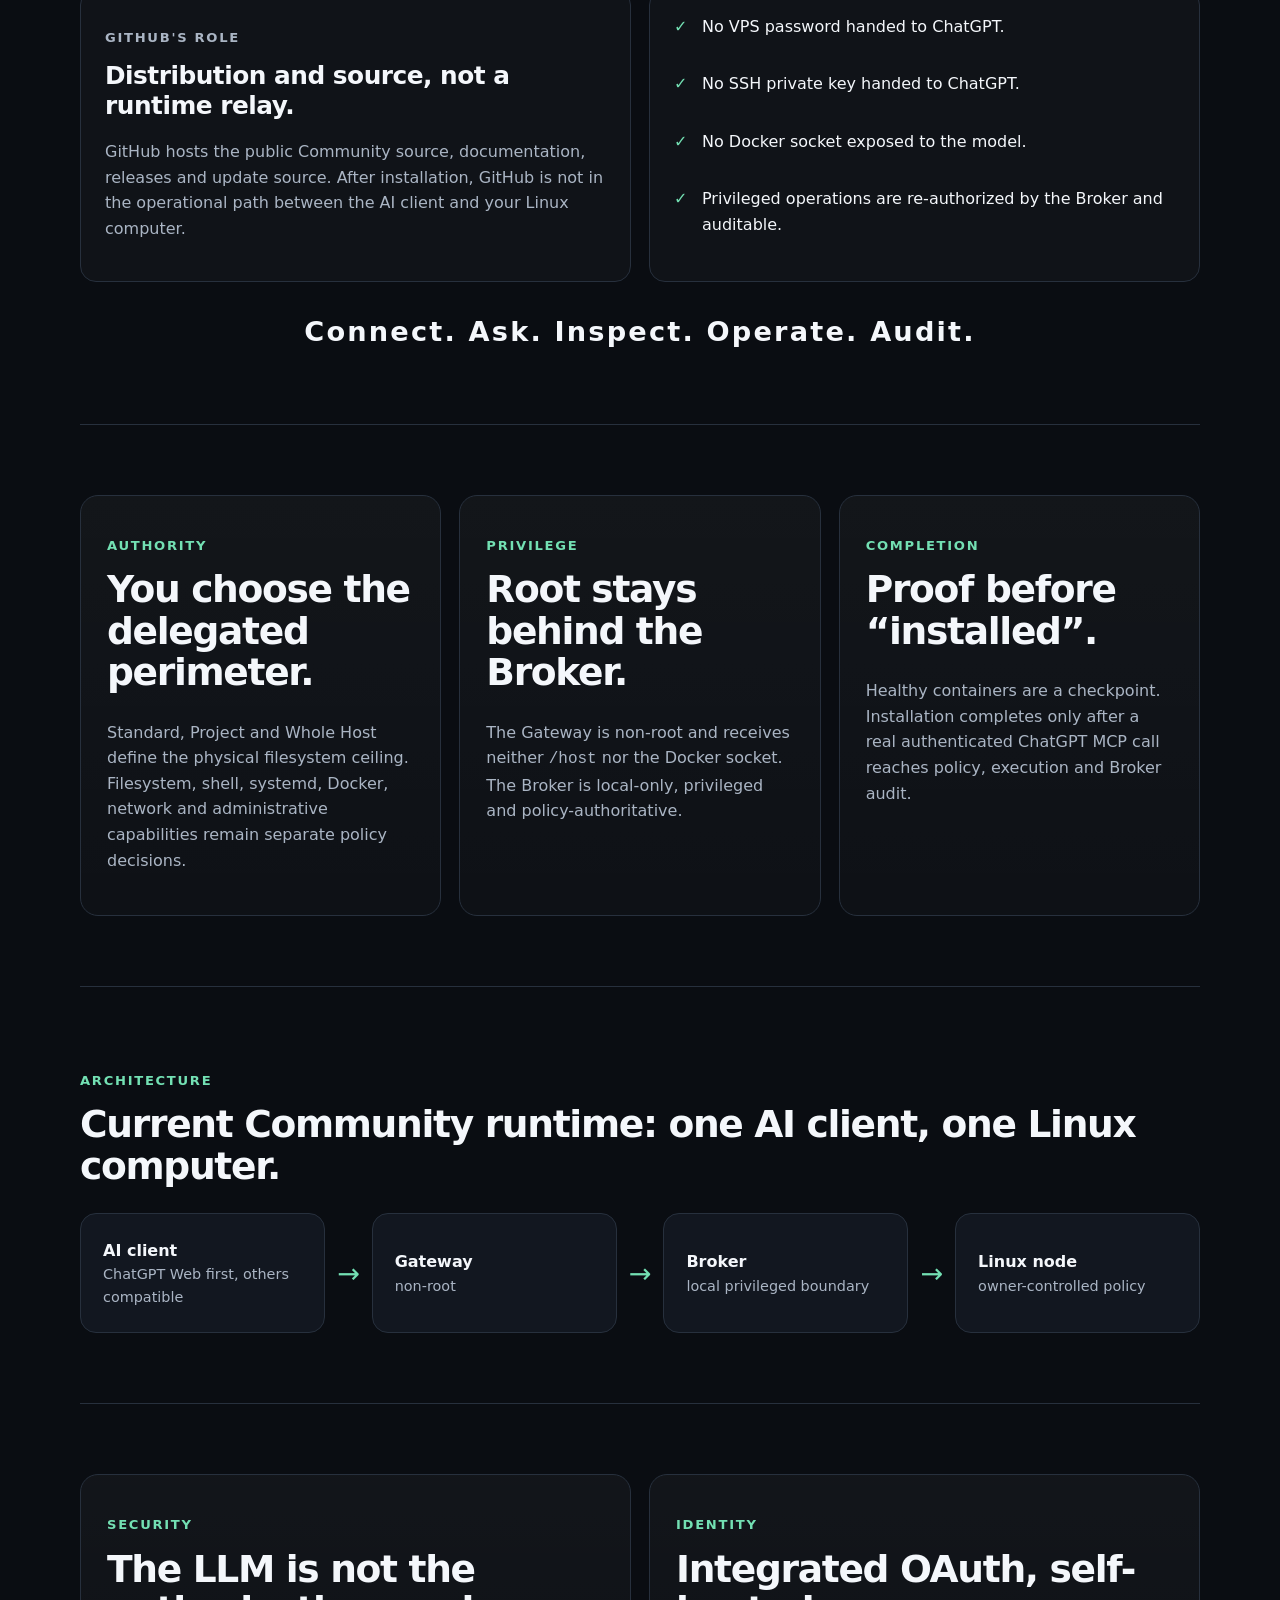
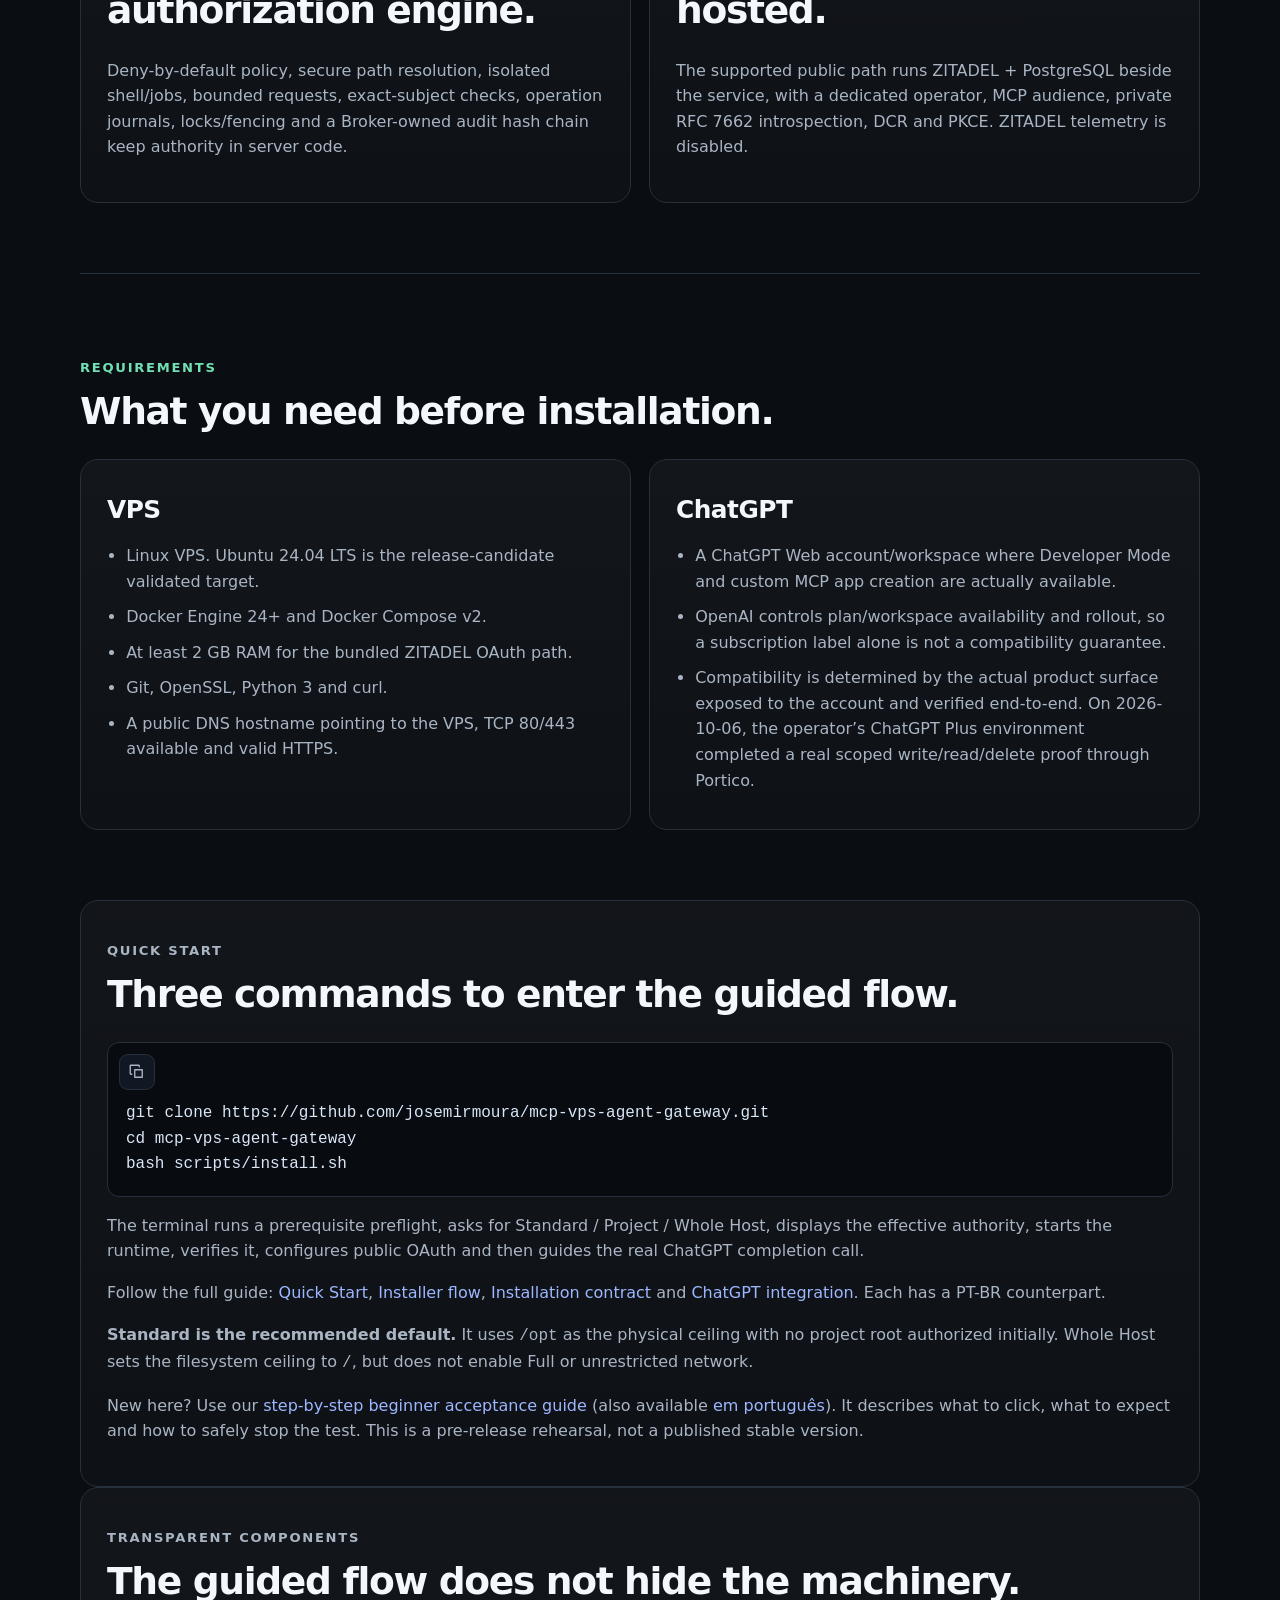
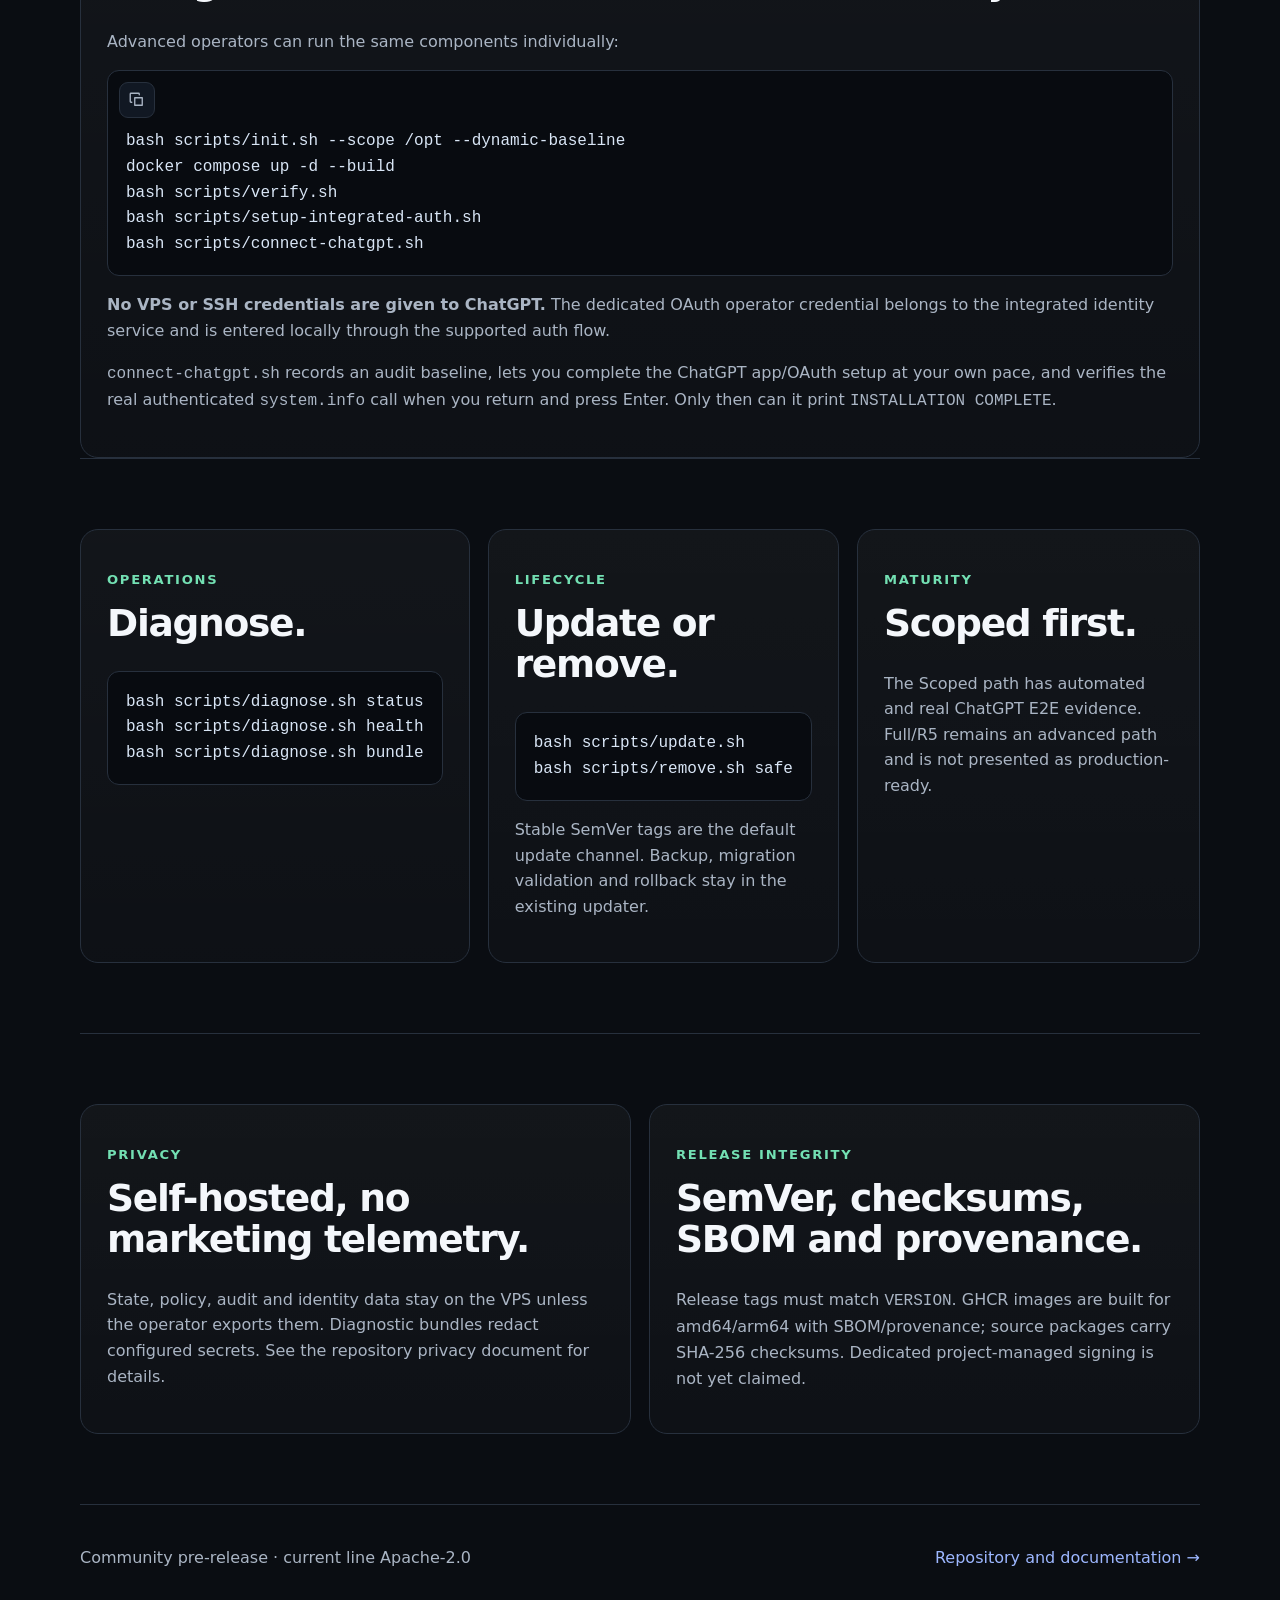
==== commit e4d54282: "docs(block4): place beginner navigation within quickstart card" ====
--- a/site/index.html
+++ b/site/index.html
@@ -183,10 +183,10 @@
       <p>The terminal runs a prerequisite preflight, asks for Standard / Project / Whole Host, displays the effective authority, starts the runtime, verifies it, configures public OAuth and then guides the real ChatGPT completion call.</p>
       <p>Follow the full guide: <a href="https://github.com/josemirmoura/mcp-vps-agent-gateway/blob/main/docs/quick-start.md">Quick Start</a>, <a href="https://github.com/josemirmoura/mcp-vps-agent-gateway/blob/main/docs/installer-flow.md">Installer flow</a>, <a href="https://github.com/josemirmoura/mcp-vps-agent-gateway/blob/main/docs/installation-contract.md">Installation contract</a> and <a href="https://github.com/josemirmoura/mcp-vps-agent-gateway/blob/main/docs/chatgpt-integration.md">ChatGPT integration</a>. Each has a PT-BR counterpart.</p>
       <p><strong>Standard is the recommended default.</strong> It uses <code>/opt</code> as the physical ceiling with no project root authorized initially. Whole Host sets the filesystem ceiling to <code>/</code>, but does not enable Full or unrestricted network.</p>
-    </section>
-
-          <p>New here? Use our <a href="https://github.com/josemirmoura/mcp-vps-agent-gateway/blob/main/docs/first-install-acceptance.md">step-by-step beginner acceptance guide</a> (also available <a href="https://github.com/josemirmoura/mcp-vps-agent-gateway/blob/main/docs/first-install-acceptance.pt-BR.md" lang="pt-BR">em português</a>). It describes what to click, what to expect and how to safely stop the test. This is a pre-release rehearsal, not a published stable version.</p>
-      <section id="connect-chatgpt" class="quick">
+    <p>New here? Use our <a href="https://github.com/josemirmoura/mcp-vps-agent-gateway/blob/main/docs/first-install-acceptance.md">step-by-step beginner acceptance guide</a> (also available <a href="https://github.com/josemirmoura/mcp-vps-agent-gateway/blob/main/docs/first-install-acceptance.pt-BR.md" lang="pt-BR">em português</a>). It describes what to click, what to expect and how to safely stop the test. This is a pre-release rehearsal, not a published stable version.</p>
+    </section>
+
+    <section id="connect-chatgpt" class="quick">
       <p class="eyebrow">Transparent components</p>
       <h2>The guided flow does not hide the machinery.</h2>
       <p>Advanced operators can run the same components individually:</p>
